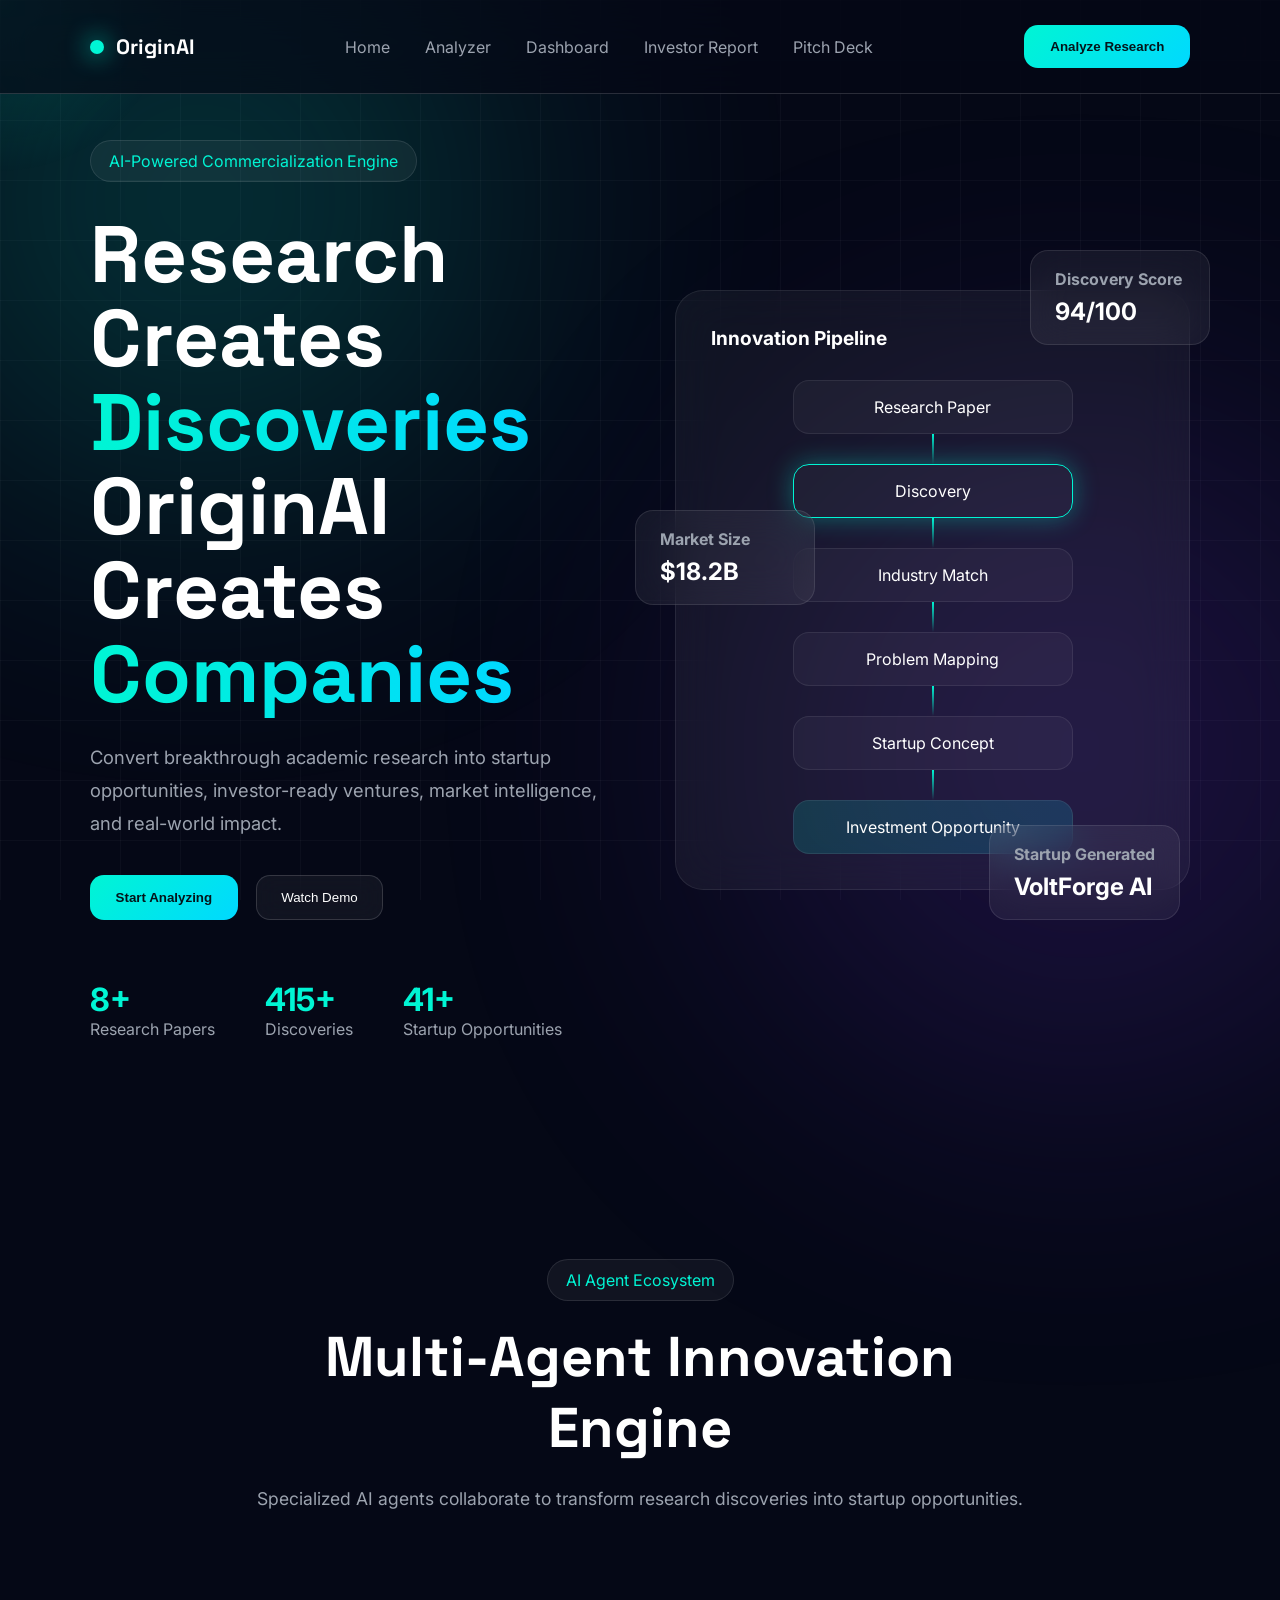
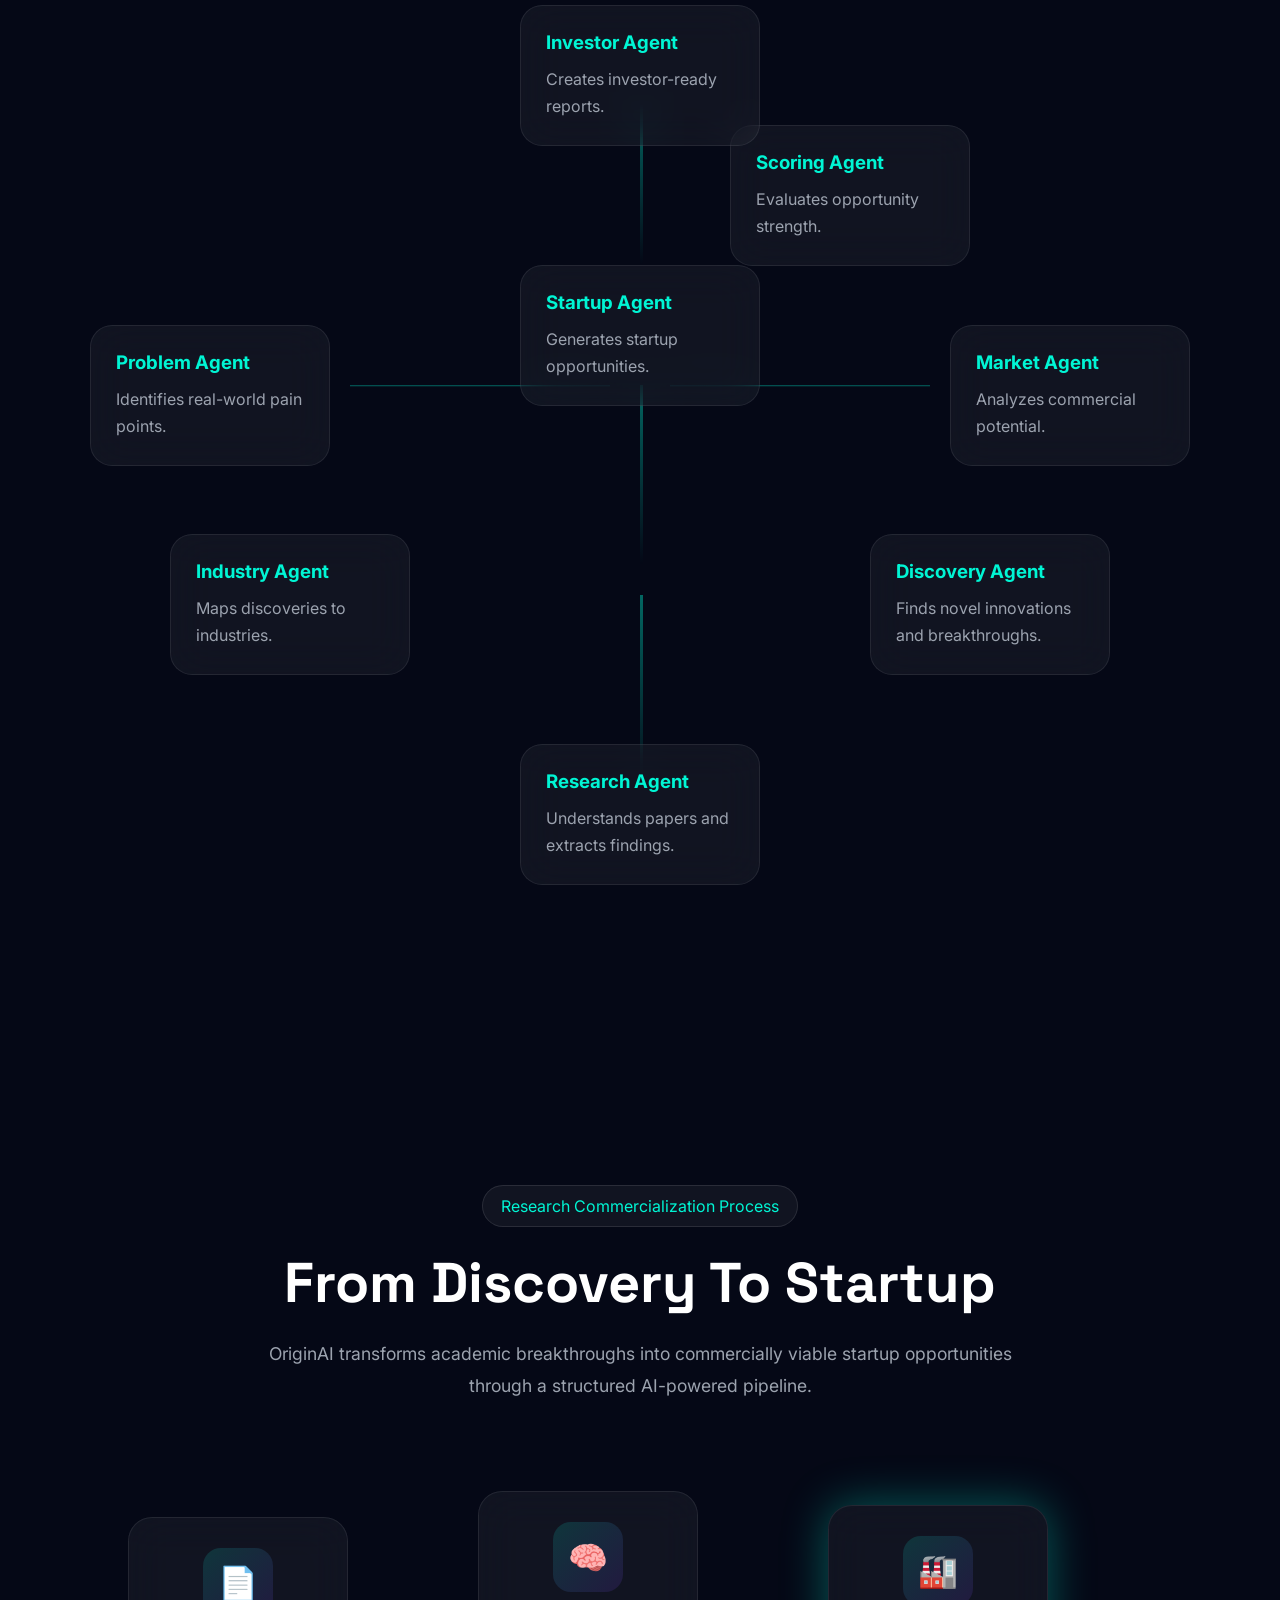
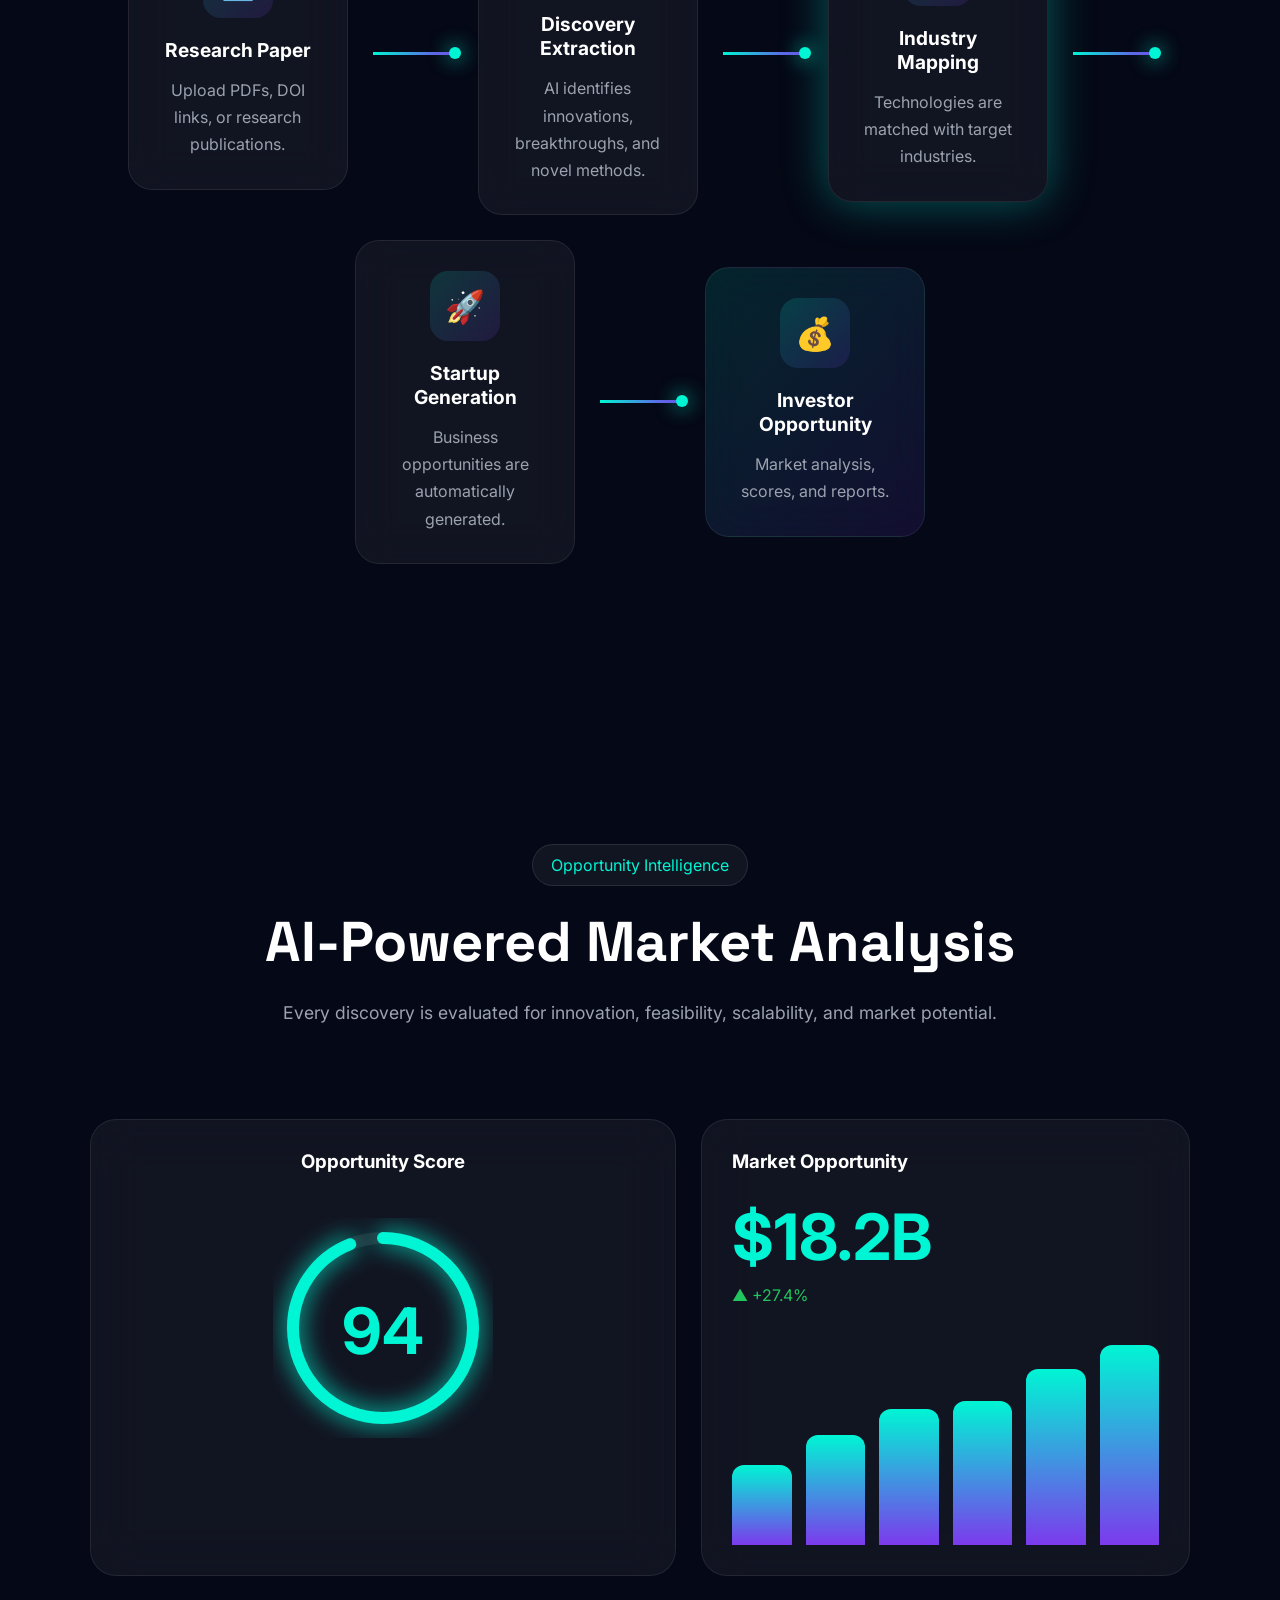
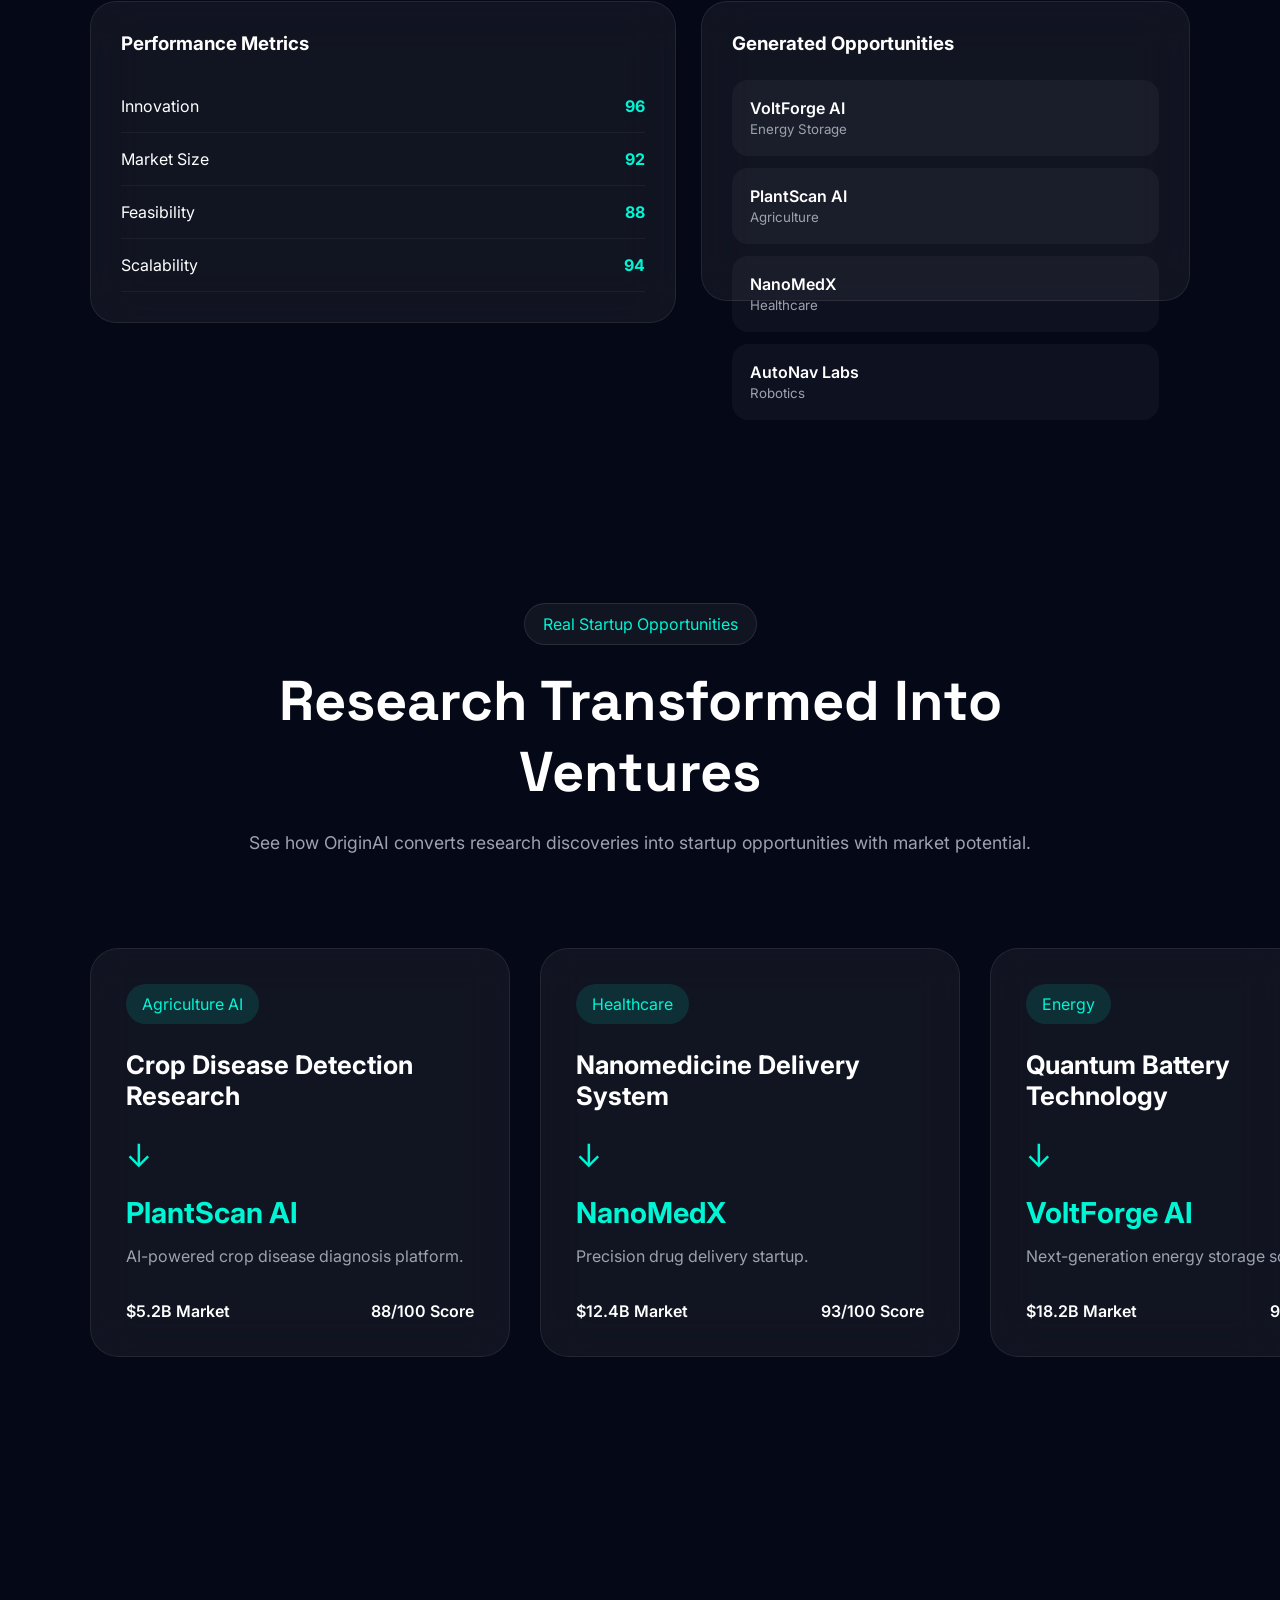
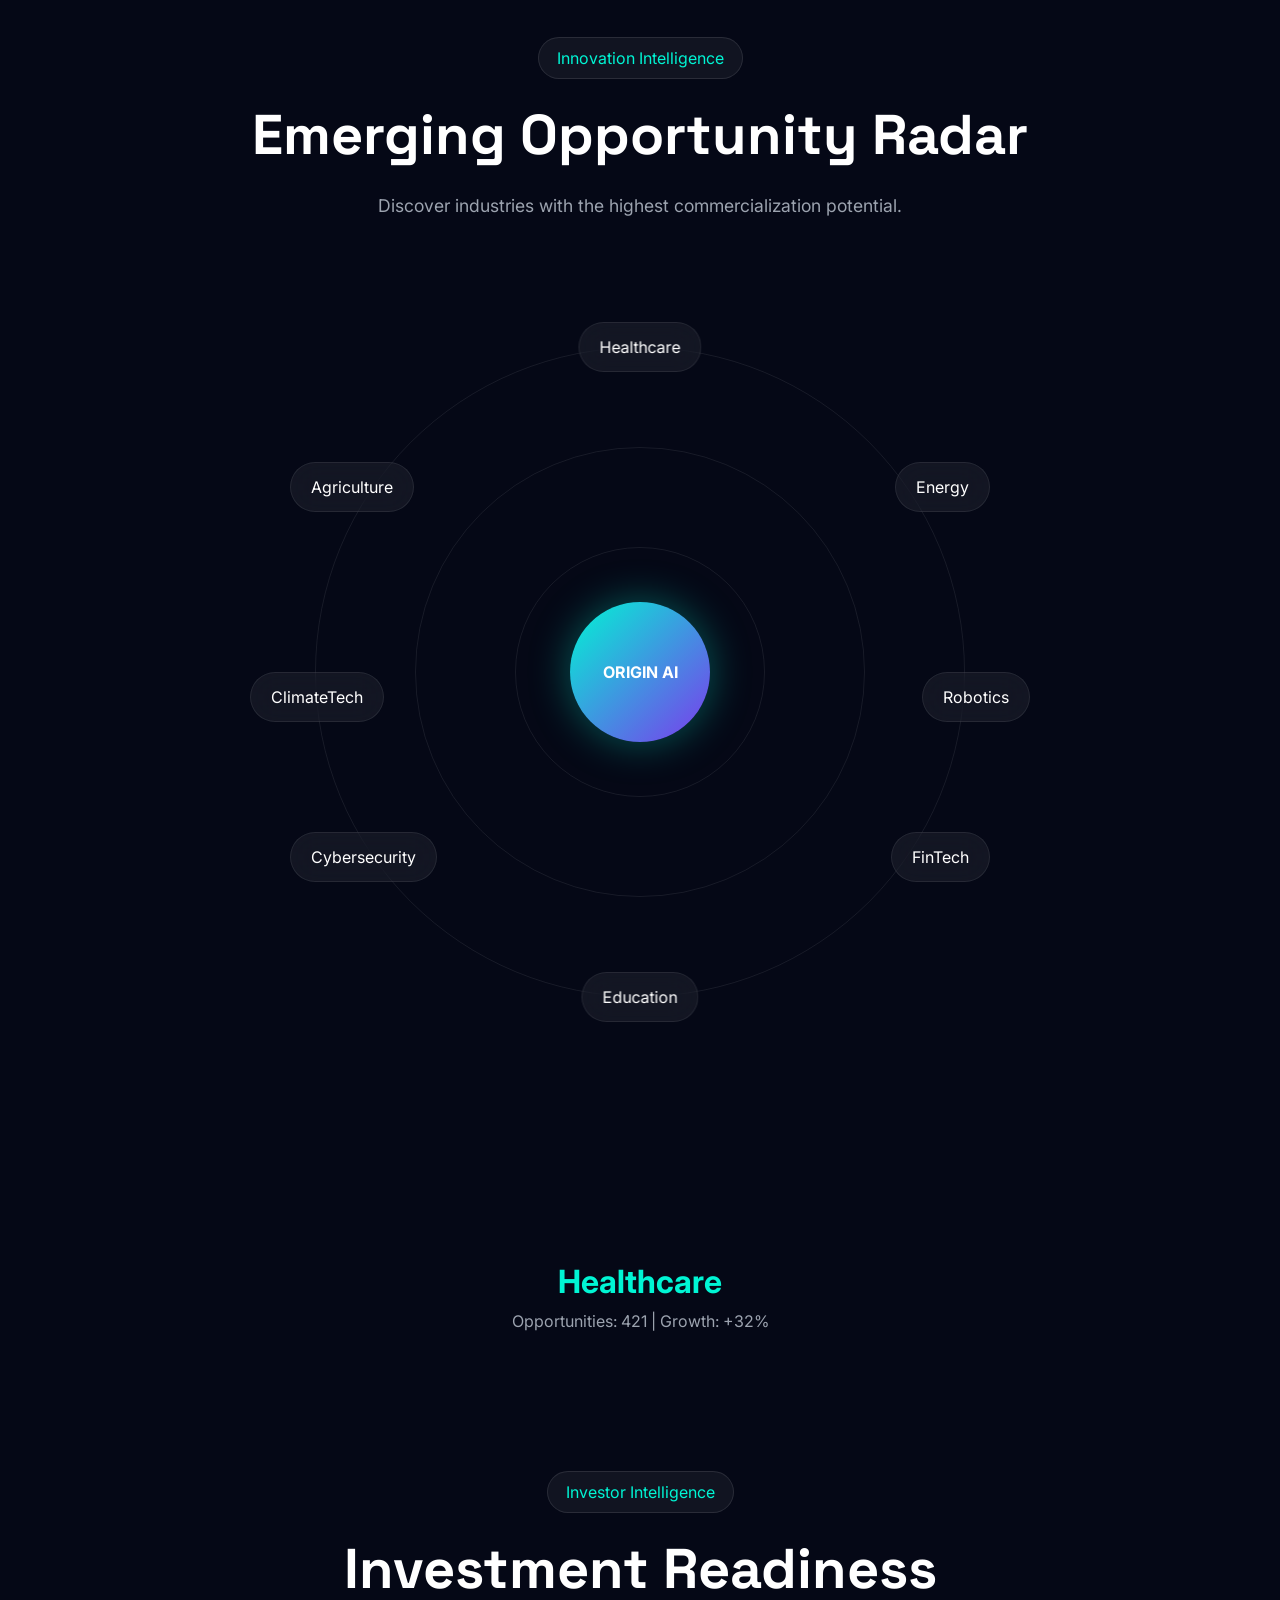
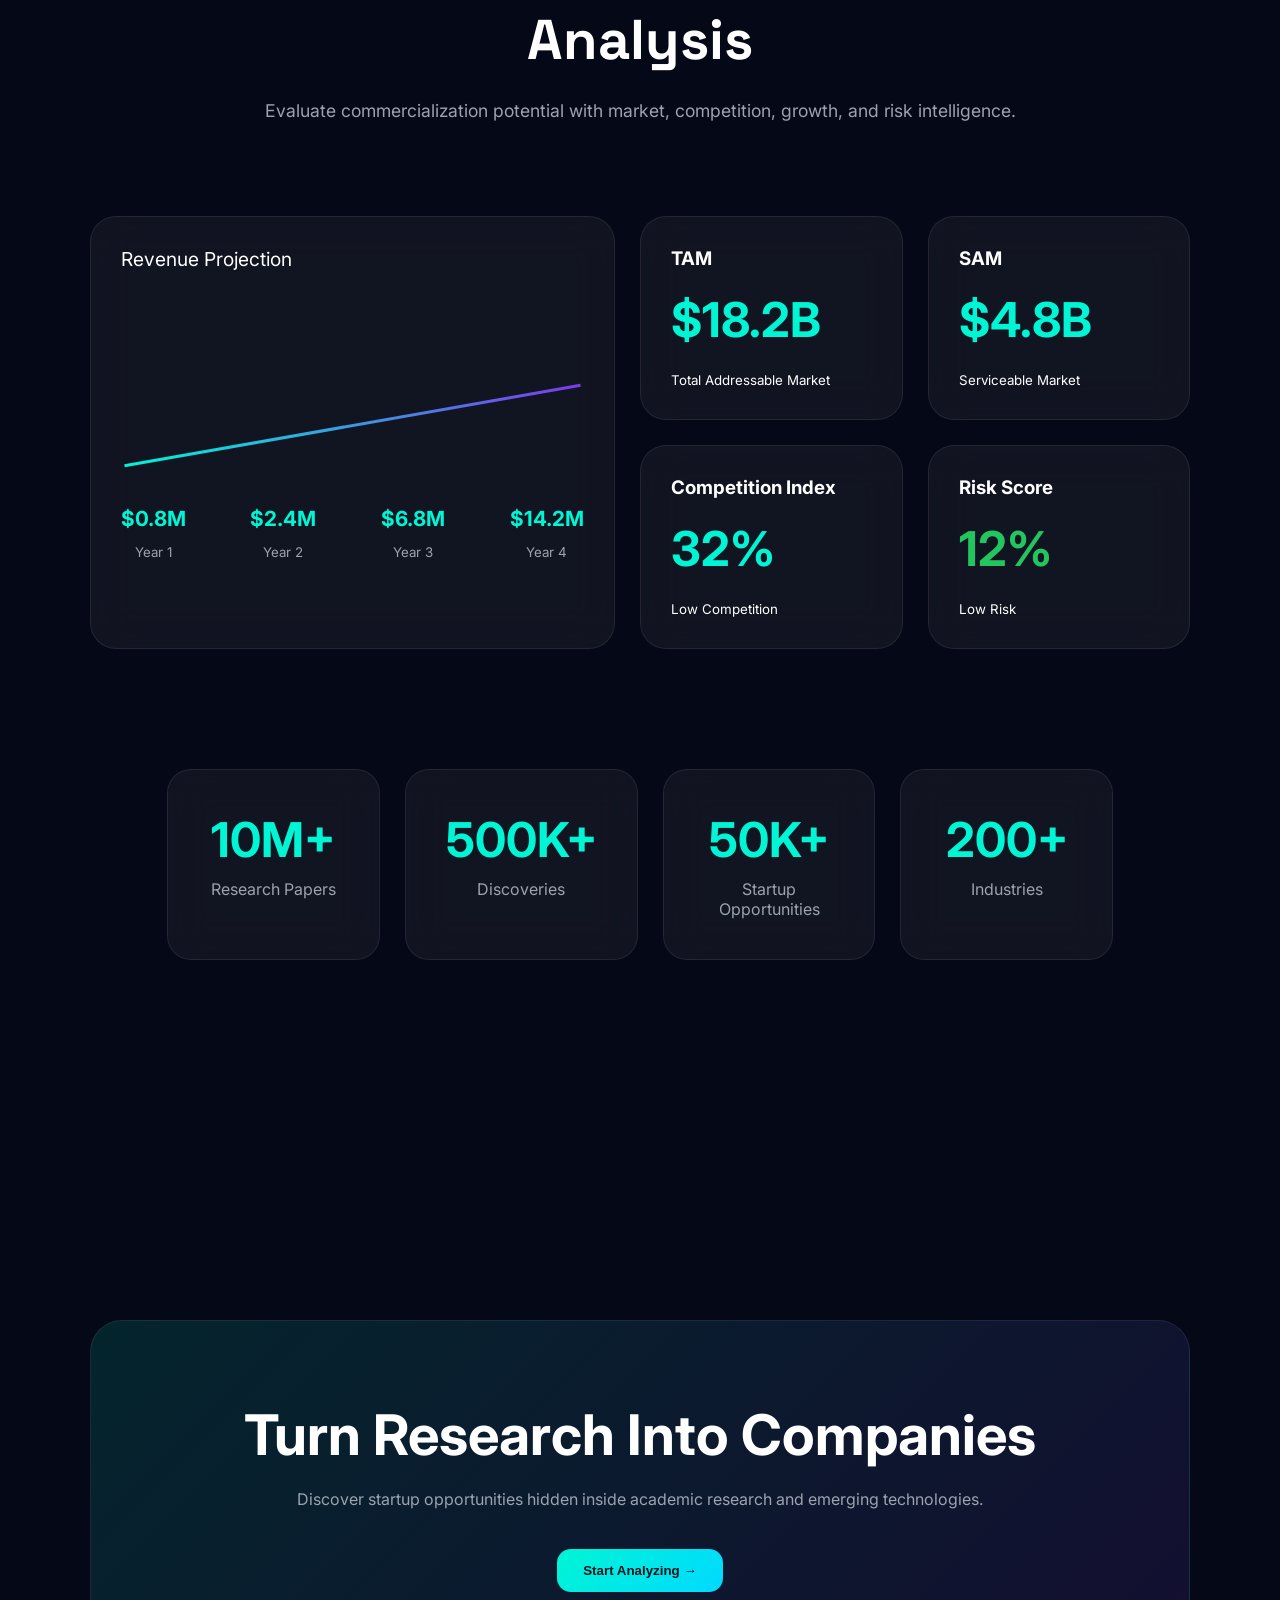
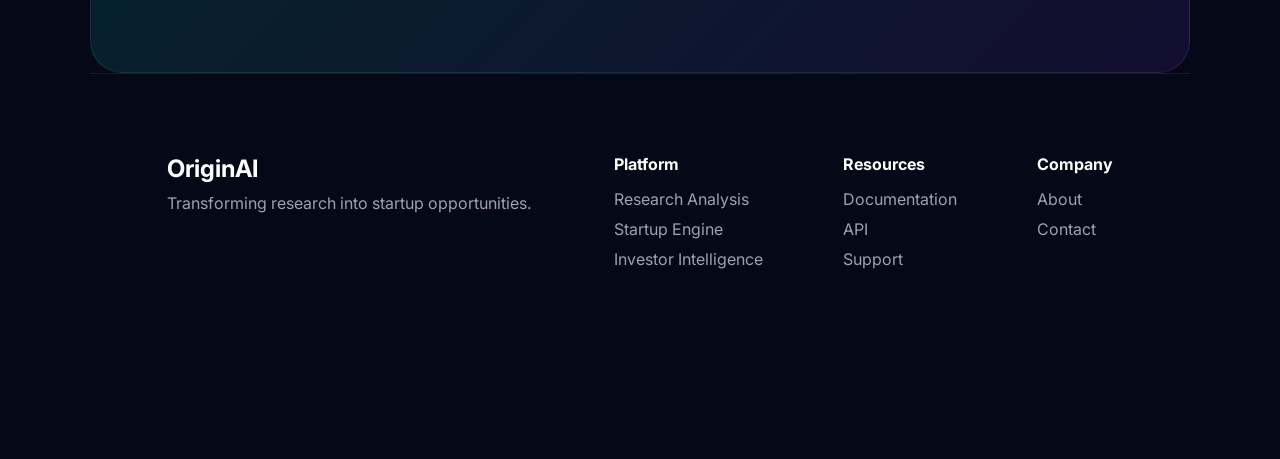
==== templates/index.html @ b728fcf0 "Add OriginAI application source code" ====
<!DOCTYPE html>
<html lang="en">

<head>
    <meta charset="UTF-8">
    <meta name="viewport" content="width=device-width, initial-scale=1.0">
    <title>OriginAI | Transform Research Into Startup Opportunities</title>

    <!-- Google Fonts -->
    <link href="https://fonts.googleapis.com/css2?family=Space+Grotesk:wght@300;400;500;600;700&family=Inter:wght@300;400;500;600&display=swap" rel="stylesheet">

    <!-- AOS -->
    <link href="https://unpkg.com/aos@2.3.4/dist/aos.css" rel="stylesheet">

    <!-- Main CSS -->
    <link rel="stylesheet" href="/static/css/style.css">
</head>

<body>

    <!-- Mouse Spotlight -->
    <div class="cursor-glow"></div>

    <!-- Animated Background -->
    <div class="bg-grid"></div>
    <div class="aurora aurora-1"></div>
    <div class="aurora aurora-2"></div>

    <!-- Navbar -->
    <nav class="navbar">
        <div class="logo">
            <span class="logo-circle"></span>
            OriginAI
        </div>

        <ul class="nav-links">
            <li><a href="/">Home</a></li>
            <li><a href="/analyzer">Analyzer</a></li>
            <li><a href="/dashboard">Dashboard</a></li>
            <li><a href="/investor-report">Investor Report</a></li>
            <li><a href="/pitchdeck">Pitch Deck</a></li>
        </ul>

        <div class="nav-buttons">
            <button class="btn-primary"
                onclick="window.location.href='/analyzer'">
                Analyze Research
            </button>
        </div>
    </nav>

    <!-- Hero -->
    <section class="hero">

        <div class="hero-left">

            <div class="hero-badge">
                AI-Powered Commercialization Engine
            </div>

            <h1>
                Research Creates
                <span>Discoveries</span>
                <br>
                OriginAI Creates
                <span>Companies</span>
            </h1>

            <p>
                Convert breakthrough academic research into startup opportunities,
                investor-ready ventures, market intelligence, and real-world impact.
            </p>

            <div class="hero-buttons">

                <button class="btn-primary hero-btn" onclick="window.location.href='/analyzer'">
                    Start Analyzing
                </button>

                <button class="btn-glass hero-btn" onclick="window.location.href='/dashboard'">
                    Watch Demo
                </button>

            </div>

            <div class="hero-metrics">

                <div class="metric">
                    <h3>10M+</h3>
                    <span>Research Papers</span>
                </div>

                <div class="metric">
                    <h3>500K+</h3>
                    <span>Discoveries</span>
                </div>

                <div class="metric">
                    <h3>50K+</h3>
                    <span>Startup Opportunities</span>
                </div>

            </div>

        </div>

        <div class="hero-right">

            <div class="pipeline-card">

                <div class="pipeline-title">
                    Innovation Pipeline
                </div>

                <div class="pipeline">

                    <div class="pipeline-step active">
                        Research Paper
                    </div>

                    <div class="line"></div>

                    <div class="pipeline-step">
                        Discovery
                    </div>

                    <div class="line"></div>

                    <div class="pipeline-step">
                        Industry Match
                    </div>

                    <div class="line"></div>

                    <div class="pipeline-step">
                        Problem Mapping
                    </div>

                    <div class="line"></div>

                    <div class="pipeline-step">
                        Startup Concept
                    </div>

                    <div class="line"></div>

                    <div class="pipeline-step final">
                        Investment Opportunity
                    </div>

                </div>

            </div>

            <div class="floating-card card-1">
                <h4>Discovery Score</h4>
                <h2>94/100</h2>
            </div>

            <div class="floating-card card-2">
                <h4>Market Size</h4>
                <h2>$18.2B</h2>
            </div>

            <div class="floating-card card-3">
                <h4>Startup Generated</h4>
                <h2>VoltForge AI</h2>
            </div>

        </div>

    </section>
    <!-- ===================================== -->
<!-- AI AGENT NETWORK -->
<!-- ===================================== -->

<section class="agent-network-section">

    <div class="section-header">

        <span class="section-tag">
            AI Agent Ecosystem
        </span>

        <h2>
            Multi-Agent Innovation Engine
        </h2>

        <p>
            Specialized AI agents collaborate to transform
            research discoveries into startup opportunities.
        </p>

    </div>

    <div class="agent-network">

        <div class="connection connection-1"></div>
        <div class="connection connection-2"></div>
        <div class="connection connection-3"></div>
        <div class="connection connection-4"></div>
        <div class="connection connection-5"></div>

        <div class="agent-card research">
            <h3>Research Agent</h3>
            <p>
                Understands papers and extracts findings.
            </p>
        </div>

        <div class="agent-card discovery">
            <h3>Discovery Agent</h3>
            <p>
                Finds novel innovations and breakthroughs.
            </p>
        </div>

        <div class="agent-card industry">
            <h3>Industry Agent</h3>
            <p>
                Maps discoveries to industries.
            </p>
        </div>

        <div class="agent-card problem">
            <h3>Problem Agent</h3>
            <p>
                Identifies real-world pain points.
            </p>
        </div>

        <div class="agent-card startup">
            <h3>Startup Agent</h3>
            <p>
                Generates startup opportunities.
            </p>
        </div>

        <div class="agent-card market">
            <h3>Market Agent</h3>
            <p>
                Analyzes commercial potential.
            </p>
        </div>

        <div class="agent-card scoring">
            <h3>Scoring Agent</h3>
            <p>
                Evaluates opportunity strength.
            </p>
        </div>

        <div class="agent-card investor">
            <h3>Investor Agent</h3>
            <p>
                Creates investor-ready reports.
            </p>
        </div>

    </div>

</section>
<!-- ===================================== -->
<!-- RESEARCH TO STARTUP PIPELINE -->
<!-- ===================================== -->

<section class="pipeline-section">

    <div class="section-header">

        <span class="section-tag">
            Research Commercialization Process
        </span>

        <h2>
            From Discovery To Startup
        </h2>

        <p>
            OriginAI transforms academic breakthroughs into
            commercially viable startup opportunities through
            a structured AI-powered pipeline.
        </p>

    </div>

    <div class="innovation-pipeline">

        <div class="pipeline-stage">

            <div class="stage-icon">📄</div>

            <h3>Research Paper</h3>

            <p>
                Upload PDFs, DOI links,
                or research publications.
            </p>

        </div>

        <div class="pipeline-arrow"></div>

        <div class="pipeline-stage">

            <div class="stage-icon">🧠</div>

            <h3>Discovery Extraction</h3>

            <p>
                AI identifies innovations,
                breakthroughs, and novel methods.
            </p>

        </div>

        <div class="pipeline-arrow"></div>

        <div class="pipeline-stage">

            <div class="stage-icon">🏭</div>

            <h3>Industry Mapping</h3>

            <p>
                Technologies are matched
                with target industries.
            </p>

        </div>

        <div class="pipeline-arrow"></div>

        <div class="pipeline-stage">

            <div class="stage-icon">🚀</div>

            <h3>Startup Generation</h3>

            <p>
                Business opportunities
                are automatically generated.
            </p>

        </div>

        <div class="pipeline-arrow"></div>

        <div class="pipeline-stage final-stage">

            <div class="stage-icon">💰</div>

            <h3>Investor Opportunity</h3>

            <p>
                Market analysis,
                scores, and reports.
            </p>

        </div>

    </div>

</section>
<!-- ===================================== -->
<!-- OPPORTUNITY INTELLIGENCE DASHBOARD -->
<!-- ===================================== -->

<section class="dashboard-preview">

    <div class="section-header">

        <span class="section-tag">
            Opportunity Intelligence
        </span>

        <h2>
            AI-Powered Market Analysis
        </h2>

        <p>
            Every discovery is evaluated for innovation,
            feasibility, scalability, and market potential.
        </p>

    </div>

    <div class="dashboard-grid">

        <!-- SCORE CARD -->

        <div class="dashboard-card score-card">

            <h3>Opportunity Score</h3>

            <div class="score-ring">

                <svg width="220" height="220">

                    <circle
                        cx="110"
                        cy="110"
                        r="90"
                        class="ring-bg">
                    </circle>

                    <circle
                        cx="110"
                        cy="110"
                        r="90"
                        class="ring-progress">
                    </circle>

                </svg>

                <div class="score-value">
                    94
                </div>

            </div>

        </div>

        <!-- MARKET -->

        <div class="dashboard-card market-card">

            <h3>Market Opportunity</h3>

            <div class="market-value">
                $18.2B
            </div>

            <span class="market-growth">
                ▲ +27.4%
            </span>

            <div class="market-chart">

                <div class="bar h1"></div>
                <div class="bar h2"></div>
                <div class="bar h3"></div>
                <div class="bar h4"></div>
                <div class="bar h5"></div>
                <div class="bar h6"></div>

            </div>

        </div>

        <!-- METRICS -->

        <div class="dashboard-card metrics-card">

            <h3>Performance Metrics</h3>

            <div class="metric-row">
                <span>Innovation</span>
                <span>96</span>
            </div>

            <div class="metric-row">
                <span>Market Size</span>
                <span>92</span>
            </div>

            <div class="metric-row">
                <span>Feasibility</span>
                <span>88</span>
            </div>

            <div class="metric-row">
                <span>Scalability</span>
                <span>94</span>
            </div>

        </div>

        <!-- STARTUP FEED -->

        <div class="dashboard-card startup-feed">

            <h3>Generated Opportunities</h3>

            <div class="startup-item">
                <span>VoltForge AI</span>
                <small>Energy Storage</small>
            </div>

            <div class="startup-item">
                <span>PlantScan AI</span>
                <small>Agriculture</small>
            </div>

            <div class="startup-item">
                <span>NanoMedX</span>
                <small>Healthcare</small>
            </div>

            <div class="startup-item">
                <span>AutoNav Labs</span>
                <small>Robotics</small>
            </div>

        </div>

    </div>

</section>

    <!-- Next sections here -->
    <!-- Stats -->
    <!-- AI Agent Network -->
    <!-- Dashboard -->
    <!-- Footer -->
     <!-- ===================================== -->
<!-- DISCOVERY SHOWCASE -->
<!-- ===================================== -->

<section class="discovery-showcase">

    <div class="section-header">

        <span class="section-tag">
            Real Startup Opportunities
        </span>

        <h2>
            Research Transformed Into Ventures
        </h2>

        <p>
            See how OriginAI converts research discoveries into
            startup opportunities with market potential.
        </p>

    </div>

    <div class="showcase-track">

        <div class="showcase-card">

            <div class="research-tag">
                Agriculture AI
            </div>

            <h3>Crop Disease Detection Research</h3>

            <div class="showcase-arrow">
                ↓
            </div>

            <h4>PlantScan AI</h4>

            <p>
                AI-powered crop disease diagnosis platform.
            </p>

            <div class="showcase-footer">

                <span>$5.2B Market</span>
                <span>88/100 Score</span>

            </div>

        </div>

        <div class="showcase-card">

            <div class="research-tag">
                Healthcare
            </div>

            <h3>Nanomedicine Delivery System</h3>

            <div class="showcase-arrow">
                ↓
            </div>

            <h4>NanoMedX</h4>

            <p>
                Precision drug delivery startup.
            </p>

            <div class="showcase-footer">

                <span>$12.4B Market</span>
                <span>93/100 Score</span>

            </div>

        </div>

        <div class="showcase-card">

            <div class="research-tag">
                Energy
            </div>

            <h3>Quantum Battery Technology</h3>

            <div class="showcase-arrow">
                ↓
            </div>

            <h4>VoltForge AI</h4>

            <p>
                Next-generation energy storage solutions.
            </p>

            <div class="showcase-footer">

                <span>$18.2B Market</span>
                <span>94/100 Score</span>

            </div>

        </div>

        <div class="showcase-card">

            <div class="research-tag">
                Robotics
            </div>

            <h3>Autonomous Navigation Research</h3>

            <div class="showcase-arrow">
                ↓
            </div>

            <h4>AutoNav Labs</h4>

            <p>
                Autonomous mobility intelligence platform.
            </p>

            <div class="showcase-footer">

                <span>$21B Market</span>
                <span>91/100 Score</span>

            </div>

        </div>

    </div>

</section>
<!-- ===================================== -->
<!-- INNOVATION RADAR -->
<!-- ===================================== -->

<section class="radar-section">

    <div class="section-header">

        <span class="section-tag">
            Innovation Intelligence
        </span>

        <h2>
            Emerging Opportunity Radar
        </h2>

        <p>
            Discover industries with the highest commercialization potential.
        </p>

    </div>

    <div class="radar-container">

        <div class="radar-circle circle-1"></div>
        <div class="radar-circle circle-2"></div>
        <div class="radar-circle circle-3"></div>

        <div class="radar-center">
            ORIGIN AI
        </div>

        <div class="radar-node healthcare">
            Healthcare
        </div>

        <div class="radar-node energy">
            Energy
        </div>

        <div class="radar-node agriculture">
            Agriculture
        </div>

        <div class="radar-node robotics">
            Robotics
        </div>

        <div class="radar-node fintech">
            FinTech
        </div>

        <div class="radar-node climate">
            ClimateTech
        </div>

        <div class="radar-node cyber">
            Cybersecurity
        </div>

        <div class="radar-node education">
            Education
        </div>

    </div>

</section>

<div class="radar-info">

    <h3 id="industryName">
        Healthcare
    </h3>

    <p id="industryStats">
        Opportunities: 421 | Growth: +32%
    </p>

</div>
<!-- ===================================== -->
<!-- INVESTOR INTELLIGENCE -->
<!-- ===================================== -->

<section class="investor-section">

    <div class="section-header">

        <span class="section-tag">
            Investor Intelligence
        </span>

        <h2>
            Investment Readiness Analysis
        </h2>

        <p>
            Evaluate commercialization potential with market,
            competition, growth, and risk intelligence.
        </p>

    </div>

    <div class="investor-grid">

        <!-- LEFT -->

        <div class="investor-card large-card">

            <div class="card-header">
                Revenue Projection
            </div>

            <div class="revenue-chart">

                <div class="rev-line"></div>

                <div class="year">
                    <span>$0.8M</span>
                    <small>Year 1</small>
                </div>

                <div class="year">
                    <span>$2.4M</span>
                    <small>Year 2</small>
                </div>

                <div class="year">
                    <span>$6.8M</span>
                    <small>Year 3</small>
                </div>

                <div class="year">
                    <span>$14.2M</span>
                    <small>Year 4</small>
                </div>

            </div>

        </div>

        <!-- RIGHT -->

        <div class="investor-card">

            <h3>TAM</h3>

            <div class="big-number">
                $18.2B
            </div>

            <small>Total Addressable Market</small>

        </div>

        <div class="investor-card">

            <h3>SAM</h3>

            <div class="big-number">
                $4.8B
            </div>

            <small>Serviceable Market</small>

        </div>

        <div class="investor-card">

            <h3>Competition Index</h3>

            <div class="big-number">
                32%
            </div>

            <small>Low Competition</small>

        </div>

        <div class="investor-card">

            <h3>Risk Score</h3>

            <div class="big-number risk">
                12%
            </div>

            <small>Low Risk</small>

        </div>

    </div>
<section class="stats-section">

    <div class="stat-card">
        <h2>10M+</h2>
        <p>Research Papers</p>
    </div>

    <div class="stat-card">
        <h2>500K+</h2>
        <p>Discoveries</p>
    </div>

    <div class="stat-card">
        <h2>50K+</h2>
        <p>Startup Opportunities</p>
    </div>

    <div class="stat-card">
        <h2>200+</h2>
        <p>Industries</p>
    </div>

</section>
</section>
<section class="cta-section">

    <div class="cta-card">

        <h2>
            Turn Research Into Companies
        </h2>

        <p>
            Discover startup opportunities hidden inside
            academic research and emerging technologies.
        </p>

        <button class="btn-primary">
            Start Analyzing →
        </button>

    </div>
<footer class="footer">

    <div class="footer-brand">

        <h2>OriginAI</h2>

        <p>
            Transforming research into startup opportunities.
        </p>

    </div>

    <div class="footer-links">

        <div>
            <h4>Platform</h4>
            <a href="/analyzer">Research Analysis</a>
            <a href="/dashboard">Startup Engine</a>
            <a href="/investor-report">Investor Intelligence</a>
        </div>

        <div>
            <h4>Resources</h4>
            <a href="/investor-report">Documentation</a>
            <a href="/investor-report">API</a>
            <a href="/investor-report">Support</a>
        </div>

        <div>
            <h4>Company</h4>
            <a href="/">About</a>
            <a href="/">Contact</a>
    </div>

</footer>
</section>
    <script src="https://unpkg.com/aos@2.3.4/dist/aos.js"></script>

    <script>
        AOS.init({
            duration: 1000,
            once: true
        });
    </script>

    <script src="/static/js/main.js"></script>

</body>
</html>
---- static/css/style.css ----
/* =========================
   ORIGIN AI DESIGN SYSTEM
========================= */

:root {

    --bg: #050816;
    --surface: rgba(255,255,255,0.05);
    --surface-hover: rgba(255,255,255,0.08);

    --primary: #00F5D4;
    --secondary: #7C3AED;
    --accent: #00D9FF;

    --white: #ffffff;
    --muted: #9CA3AF;

    --border: rgba(255,255,255,0.12);

    --shadow-primary:
        0 0 30px rgba(0,245,212,0.3);

    --shadow-secondary:
        0 0 40px rgba(124,58,237,0.3);

    --radius: 22px;
}

/* =========================
   RESET
========================= */

*{
    margin:0;
    padding:0;
    box-sizing:border-box;
}

html{
    scroll-behavior:smooth;
}

body{
    background:var(--bg);
    color:var(--white);
    font-family:'Inter',sans-serif;
    overflow-x:hidden;
    position:relative;
}

/* =========================
   SCROLLBAR
========================= */

::-webkit-scrollbar{
    width:10px;
}

::-webkit-scrollbar-track{
    background:#070b1d;
}

::-webkit-scrollbar-thumb{
    background:linear-gradient(
        var(--primary),
        var(--secondary)
    );
    border-radius:50px;
}

/* =========================
   BACKGROUND GRID
========================= */

.bg-grid{
    position:fixed;
    inset:0;

    background-image:
    linear-gradient(
        rgba(255,255,255,0.03) 1px,
        transparent 1px
    ),
    linear-gradient(
        90deg,
        rgba(255,255,255,0.03) 1px,
        transparent 1px
    );

    background-size:60px 60px;

    z-index:-5;
}

/* =========================
   AURORA
========================= */

.aurora{
    position:fixed;
    border-radius:50%;
    filter:blur(140px);
    opacity:.18;
    z-index:-4;
}

.aurora-1{
    width:600px;
    height:600px;

    background:var(--primary);

    top:-100px;
    left:-100px;

    animation:floatAurora 18s infinite ease-in-out;
}

.aurora-2{
    width:700px;
    height:700px;

    background:var(--secondary);

    bottom:-200px;
    right:-150px;

    animation:floatAurora2 20s infinite ease-in-out;
}

@keyframes floatAurora{

    0%{
        transform:translate(0,0);
    }

    50%{
        transform:translate(100px,80px);
    }

    100%{
        transform:translate(0,0);
    }
}

@keyframes floatAurora2{

    0%{
        transform:translate(0,0);
    }

    50%{
        transform:translate(-120px,-100px);
    }

    100%{
        transform:translate(0,0);
    }
}

/* =========================
   CURSOR GLOW
========================= */

.cursor-glow{

    width:350px;
    height:350px;

    border-radius:50%;

    position:fixed;

    pointer-events:none;

    background:
    radial-gradient(
        circle,
        rgba(0,245,212,0.15),
        transparent 70%
    );

    transform:
        translate(-50%,-50%);

    z-index:-2;
}

/* =========================
   NAVBAR
========================= */

.navbar{

    width:100%;

    padding:
    25px
    7%;

    display:flex;

    justify-content:space-between;
    align-items:center;

    position:fixed;

    top:0;

    backdrop-filter:blur(20px);

    background:
    rgba(5,8,22,.65);

    border-bottom:
    1px solid var(--border);

    z-index:999;
}

.logo{

    display:flex;
    align-items:center;
    gap:12px;

    font-size:1.3rem;
    font-weight:700;

    font-family:
    'Space Grotesk',
    sans-serif;
}

.logo-circle{

    width:14px;
    height:14px;

    border-radius:50%;

    background:var(--primary);

    box-shadow:
    0 0 25px var(--primary);
}

.nav-links{

    list-style:none;

    display:flex;
    gap:35px;
}

.nav-links a{

    text-decoration:none;
    color:var(--muted);

    transition:.3s;
}

.nav-links a:hover{

    color:var(--white);
}

.nav-buttons{

    display:flex;
    gap:15px;
}

/* =========================
   BUTTONS
========================= */

.btn-primary{

    border:none;

    color:#04141a;

    background:
    linear-gradient(
        135deg,
        var(--primary),
        var(--accent)
    );

    padding:
    14px
    26px;

    border-radius:14px;

    font-weight:700;

    cursor:pointer;

    transition:.35s;
}

.btn-primary:hover{

    transform:
    translateY(-3px);

    box-shadow:
    0 0 40px rgba(0,245,212,.45);
}

.btn-secondary{

    background:transparent;

    border:
    1px solid var(--border);

    color:var(--white);

    padding:
    14px
    26px;

    border-radius:14px;

    cursor:pointer;
}

.btn-glass{

    border:
    1px solid rgba(255,255,255,.15);

    background:
    rgba(255,255,255,.05);

    backdrop-filter:blur(12px);

    color:white;

    border-radius:14px;

    padding:
    14px
    24px;

    cursor:pointer;
}

/* =========================
   HERO
========================= */

.hero{

    min-height:100vh;

    padding:
    140px
    7%
    80px;

    display:flex;

    justify-content:space-between;
    align-items:center;

    gap:70px;
}

.hero-left{

    flex:1;
}

.hero-badge{

    display:inline-flex;

    padding:
    10px
    18px;

    border-radius:999px;

    border:
    1px solid rgba(255,255,255,.1);

    background:
    rgba(255,255,255,.05);

    margin-bottom:30px;

    color:var(--primary);
}

.hero h1{

    font-family:
    'Space Grotesk',
    sans-serif;

    font-size:5rem;

    line-height:1.05;

    margin-bottom:25px;
}

.hero h1 span{

    background:
    linear-gradient(
        90deg,
        var(--primary),
        var(--accent)
    );

    -webkit-background-clip:text;

    -webkit-text-fill-color:
    transparent;
}

.hero p{

    font-size:1.15rem;

    max-width:650px;

    color:var(--muted);

    line-height:1.8;
}

.hero-buttons{

    display:flex;
    gap:18px;

    margin-top:35px;
}

.hero-metrics{

    display:flex;
    gap:50px;

    margin-top:60px;
}

.metric h3{

    font-size:2rem;

    color:var(--primary);
}

.metric span{

    color:var(--muted);
}

/* =========================
   RIGHT SIDE
========================= */

.hero-right{

    flex:1;

    position:relative;
}

.pipeline-card{

    background:
    rgba(255,255,255,.05);

    backdrop-filter:
    blur(24px);

    border:
    1px solid rgba(255,255,255,.08);

    border-radius:28px;

    padding:35px;

    min-height:520px;
}

.pipeline-title{

    font-size:1.2rem;
    font-weight:700;

    margin-bottom:30px;
}

.pipeline{

    display:flex;
    flex-direction:column;
    align-items:center;
}

.pipeline-step{

    width:280px;

    padding:16px;

    border-radius:16px;

    text-align:center;

    background:
    rgba(255,255,255,.04);

    border:
    1px solid rgba(255,255,255,.08);

    transition:.3s;
}

.pipeline-step.active{

    border:
    1px solid var(--primary);

    box-shadow:
    0 0 25px rgba(0,245,212,.35);
}

.pipeline-step.final{

    background:
    linear-gradient(
        135deg,
        rgba(0,245,212,.15),
        rgba(0,217,255,.15)
    );
}

.line{

    width:2px;
    height:30px;

    background:
    linear-gradient(
        var(--primary),
        transparent
    );
}

/* =========================
   FLOATING CARDS
========================= */

.floating-card{

    position:absolute;

    padding:18px 24px;

    background:
    rgba(255,255,255,.06);

    backdrop-filter:blur(20px);

    border:
    1px solid rgba(255,255,255,.1);

    border-radius:18px;

    min-width:180px;
}

.floating-card h4{

    color:var(--muted);

    margin-bottom:8px;
}

.card-1{

    top:-40px;
    right:-20px;

    animation:floatCard 5s infinite;
}

.card-2{

    left:-40px;
    top:220px;

    animation:floatCard 6s infinite;
}

.card-3{

    right:10px;
    bottom:-30px;

    animation:floatCard 4.5s infinite;
}

@keyframes floatCard{

    0%{
        transform:translateY(0);
    }

    50%{
        transform:translateY(-12px);
    }

    100%{
        transform:translateY(0);
    }
}
/* =======================================
   AGENT NETWORK SECTION
======================================= */

.agent-network-section{

    padding:140px 7%;

    position:relative;
}

.section-header{

    text-align:center;

    max-width:800px;

    margin:auto auto 90px;
}

.section-tag{

    display:inline-block;

    padding:10px 18px;

    border-radius:999px;

    background:
    rgba(255,255,255,.05);

    border:
    1px solid rgba(255,255,255,.1);

    color:var(--primary);

    margin-bottom:20px;
}

.section-header h2{

    font-size:3.5rem;

    font-family:
    'Space Grotesk',
    sans-serif;

    margin-bottom:20px;
}

.section-header p{

    color:var(--muted);

    font-size:1.1rem;

    line-height:1.8;
}

/* =======================================
   NETWORK LAYOUT
======================================= */

.agent-network{

    position:relative;

    height:900px;

    max-width:1200px;

    margin:auto;
}

/* =======================================
   AGENT CARDS
======================================= */

.agent-card{

    position:absolute;

    width:240px;

    padding:25px;

    border-radius:22px;

    background:
    rgba(255,255,255,.05);

    backdrop-filter:
    blur(20px);

    border:
    1px solid rgba(255,255,255,.08);

    transition:.4s ease;

    cursor:pointer;
}

.agent-card:hover{

    transform:
    translateY(-10px)
    scale(1.04);

    box-shadow:
    0 0 35px rgba(0,245,212,.25);
}

.agent-card h3{

    margin-bottom:12px;

    color:var(--primary);
}

.agent-card p{

    color:var(--muted);

    line-height:1.7;
}

/* =======================================
   POSITIONS
======================================= */

.research{
    bottom:20px;
    left:50%;
    transform:translateX(-50%);
}

.discovery{
    bottom:230px;
    right:80px;
}

.industry{
    bottom:230px;
    left:80px;
}

.problem{
    top:320px;
    left:0;
}

.market{
    top:320px;
    right:0;
}

.startup{
    top:260px;
    left:50%;
    transform:translateX(-50%);
}

.scoring{
    top:120px;
    right:220px;
}

.investor{
    top:0;
    left:50%;
    transform:translateX(-50%);
}

/* =======================================
   CONNECTION LINES
======================================= */

.connection{

    position:absolute;

    background:
    linear-gradient(
        var(--primary),
        transparent
    );

    opacity:.4;
}

.connection-1{

    width:3px;
    height:200px;

    left:50%;
    bottom:110px;
}

.connection-2{

    width:3px;
    height:160px;

    left:50%;
    top:100px;
}

.connection-3{

    width:260px;
    height:2px;

    left:260px;
    top:380px;
}

.connection-4{

    width:260px;
    height:2px;

    right:260px;
    top:380px;
}

.connection-5{

    width:3px;
    height:180px;

    left:50%;
    top:380px;
}

/* =======================================
   GLOW ANIMATION
======================================= */

.agent-card::before{

    content:"";

    position:absolute;

    inset:-1px;

    border-radius:inherit;

    padding:1px;

    background:
    linear-gradient(
        135deg,
        rgba(0,245,212,.6),
        rgba(124,58,237,.4)
    );

    -webkit-mask:
    linear-gradient(#fff 0 0)
    content-box,
    linear-gradient(#fff 0 0);

    -webkit-mask-composite:xor;

    opacity:0;

    transition:.4s;
}

.agent-card:hover::before{

    opacity:1;
}
/* =======================================
   PIPELINE SECTION
======================================= */

.pipeline-section {

    padding: 140px 7%;
}

.innovation-pipeline {

    display: flex;
    justify-content: center;
    align-items: center;
    gap: 25px;

    flex-wrap: wrap;

    margin-top: 90px;
}

.pipeline-stage {

    width: 220px;

    padding: 30px;

    border-radius: 24px;

    background: rgba(255,255,255,.05);

    border: 1px solid rgba(255,255,255,.08);

    backdrop-filter: blur(20px);

    text-align: center;

    transition: .4s ease;

    position: relative;
}

.pipeline-stage:hover {

    transform:
        translateY(-12px)
        scale(1.05);

    box-shadow:
        0 0 40px rgba(0,245,212,.25);
}

.stage-icon {

    width: 70px;
    height: 70px;

    display: flex;
    justify-content: center;
    align-items: center;

    margin: auto auto 20px;

    font-size: 2rem;

    border-radius: 18px;

    background:
        linear-gradient(
            135deg,
            rgba(0,245,212,.15),
            rgba(124,58,237,.15)
        );
}

.pipeline-stage h3 {

    margin-bottom: 15px;

    font-size: 1.2rem;

    color: white;
}

.pipeline-stage p {

    color: var(--muted);

    line-height: 1.7;
}

.pipeline-arrow {

    width: 80px;
    height: 3px;

    background:
        linear-gradient(
            90deg,
            var(--primary),
            var(--secondary)
        );

    position: relative;
}

.pipeline-arrow::after {

    content: "";

    position: absolute;

    right: -8px;
    top: -5px;

    width: 12px;
    height: 12px;

    border-radius: 50%;

    background: var(--primary);

    box-shadow:
        0 0 20px var(--primary);
}

.final-stage {

    background:
        linear-gradient(
            135deg,
            rgba(0,245,212,.12),
            rgba(124,58,237,.12)
        );
}
/* =======================================
   DASHBOARD PREVIEW
======================================= */

.dashboard-preview {

    padding: 140px 7%;
}

.dashboard-grid {

    display: grid;

    grid-template-columns:
        1.2fr
        1fr;

    gap: 25px;

    margin-top: 80px;
}

.dashboard-card {

    background:
    rgba(255,255,255,.05);

    backdrop-filter:
    blur(25px);

    border:
    1px solid rgba(255,255,255,.08);

    border-radius: 26px;

    padding: 30px;

    transition: .4s ease;
}

.dashboard-card:hover {

    transform: translateY(-8px);

    box-shadow:
    0 0 40px rgba(0,245,212,.15);
}

.dashboard-card h3 {

    margin-bottom: 25px;
}

/* ===========================
   SCORE CARD
=========================== */

.score-card {

    min-height: 420px;

    display: flex;
    flex-direction: column;
    align-items: center;
}

.score-ring {

    position: relative;

    margin-top: 20px;
}

.ring-bg {

    fill: none;

    stroke:
    rgba(255,255,255,.08);

    stroke-width: 12;
}

.ring-progress {

    fill: none;

    stroke: var(--primary);

    stroke-width: 12;

    stroke-linecap: round;

    stroke-dasharray: 565;

    stroke-dashoffset: 34;

    transform:
    rotate(-90deg);

    transform-origin:
    center;

    filter:
    drop-shadow(
        0 0 12px var(--primary)
    );
}

.score-value {

    position: absolute;

    top: 50%;
    left: 50%;

    transform:
    translate(-50%, -50%);

    font-size: 4rem;

    font-weight: 700;

    color: var(--primary);
}

/* ===========================
   MARKET CARD
=========================== */

.market-card {

    min-height: 420px;
}

.market-value {

    font-size: 4rem;

    font-weight: 700;

    color: var(--primary);

    margin-bottom: 10px;
}

.market-growth {

    color: #22c55e;
}

.market-chart {

    height: 200px;

    display: flex;

    align-items: flex-end;

    gap: 14px;

    margin-top: 40px;
}

.bar {

    flex: 1;

    border-radius: 12px 12px 0 0;

    background:
    linear-gradient(
        var(--primary),
        var(--secondary)
    );
}

.h1 { height: 40%; }
.h2 { height: 55%; }
.h3 { height: 68%; }
.h4 { height: 72%; }
.h5 { height: 88%; }
.h6 { height: 100%; }

/* ===========================
   METRICS
=========================== */

.metric-row {

    display: flex;

    justify-content: space-between;

    padding: 16px 0;

    border-bottom:
    1px solid rgba(255,255,255,.05);
}

.metric-row span:last-child {

    color: var(--primary);

    font-weight: 700;
}

/* ===========================
   STARTUP FEED
=========================== */

.startup-feed {

    max-height: 300px;
}

.startup-item {

    padding: 18px;

    margin-bottom: 12px;

    border-radius: 16px;

    background:
    rgba(255,255,255,.04);

    transition: .3s;
}

.startup-item:hover {

    background:
    rgba(255,255,255,.08);
}

.startup-item span {

    display: block;

    font-weight: 600;
}

.startup-item small {

    color: var(--muted);
}
/* =======================================
   DISCOVERY SHOWCASE
======================================= */

.discovery-showcase {

    padding: 140px 0;
    overflow: hidden;
}

.showcase-track {

    display: flex;
    gap: 30px;

    margin-top: 80px;

    padding-left: 7%;

    animation:
    showcaseScroll 25s linear infinite;
}

.showcase-card {

    min-width: 420px;

    padding: 35px;

    border-radius: 28px;

    background:
    rgba(255,255,255,.05);

    backdrop-filter:
    blur(20px);

    border:
    1px solid rgba(255,255,255,.08);

    transition: .4s ease;
}

.showcase-card:hover {

    transform:
    translateY(-12px);

    box-shadow:
    0 0 40px rgba(0,245,212,.18);

    animation-play-state: paused;
}

.research-tag {

    display: inline-block;

    padding: 10px 16px;

    border-radius: 999px;

    background:
    rgba(0,245,212,.12);

    color: var(--primary);

    margin-bottom: 25px;
}

.showcase-card h3 {

    font-size: 1.6rem;

    margin-bottom: 25px;
}

.showcase-arrow {

    font-size: 2rem;

    color: var(--primary);

    margin-bottom: 20px;
}

.showcase-card h4 {

    font-size: 1.8rem;

    color: var(--primary);

    margin-bottom: 12px;
}

.showcase-card p {

    color: var(--muted);

    line-height: 1.8;

    margin-bottom: 30px;
}

.showcase-footer {

    display: flex;
    justify-content: space-between;
}

.showcase-footer span {

    color: white;

    font-weight: 600;
}

@keyframes showcaseScroll {

    0% {
        transform: translateX(0);
    }

    100% {
        transform: translateX(-50%);
    }
}
/* =======================================
   INNOVATION RADAR
======================================= */

.radar-section {

    padding: 140px 7%;
}

.radar-container {

    width: 700px;
    height: 700px;

    margin: 100px auto;

    position: relative;
}

.radar-circle {

    position: absolute;

    border-radius: 50%;

    border:
    1px solid rgba(255,255,255,.08);

    top: 50%;
    left: 50%;

    transform:
    translate(-50%, -50%);
}

.circle-1 {

    width: 250px;
    height: 250px;
}

.circle-2 {

    width: 450px;
    height: 450px;
}

.circle-3 {

    width: 650px;
    height: 650px;
}

.radar-center {

    position: absolute;

    top: 50%;
    left: 50%;

    transform:
    translate(-50%, -50%);

    width: 140px;
    height: 140px;

    border-radius: 50%;

    background:
    linear-gradient(
        135deg,
        var(--primary),
        var(--secondary)
    );

    display: flex;
    justify-content: center;
    align-items: center;

    font-weight: 700;

    box-shadow:
    0 0 40px rgba(0,245,212,.35);
}

.radar-node {

    position: absolute;

    padding: 14px 20px;

    border-radius: 999px;

    background:
    rgba(255,255,255,.06);

    backdrop-filter:
    blur(15px);

    border:
    1px solid rgba(255,255,255,.08);

    cursor: pointer;

    transition: .35s ease;
}

.radar-node:hover {

    transform:
    scale(1.12);

    box-shadow:
    0 0 30px rgba(0,245,212,.3);
}

/* Node Positions */

.healthcare {
    top: 0;
    left: 50%;
    transform: translateX(-50%);
}

.energy {
    top: 20%;
    right: 0;
}

.robotics {
    top: 50%;
    right: -40px;
}

.fintech {
    bottom: 20%;
    right: 0;
}

.education {
    bottom: 0;
    left: 50%;
    transform: translateX(-50%);
}

.cyber {
    bottom: 20%;
    left: 0;
}

.climate {
    top: 50%;
    left: -40px;
}

.agriculture {
    top: 20%;
    left: 0;
}
.radar-info {

    max-width: 500px;

    margin: auto;

    text-align: center;
}

.radar-info h3 {

    color: var(--primary);

    font-size: 2rem;

    margin-bottom: 10px;
}

.radar-info p {

    color: var(--muted);
}
/* =======================================
   INVESTOR SECTION
======================================= */

.investor-section {

    padding: 140px 7%;
}

.investor-grid {

    display: grid;

    grid-template-columns:
    2fr 1fr 1fr;

    gap: 25px;

    margin-top: 80px;
}

.investor-card {

    background:
    rgba(255,255,255,.05);

    border:
    1px solid rgba(255,255,255,.08);

    backdrop-filter:
    blur(20px);

    border-radius: 26px;

    padding: 30px;

    transition: .4s ease;
}

.investor-card:hover {

    transform:
    translateY(-8px);

    box-shadow:
    0 0 40px rgba(0,245,212,.18);
}

.large-card {

    min-height: 420px;

    grid-row:
    span 2;
}

.card-header {

    font-size: 1.2rem;

    margin-bottom: 40px;
}

.revenue-chart {

    height: 250px;

    position: relative;

    display: flex;

    justify-content: space-between;

    align-items: flex-end;
}

.rev-line {

    position: absolute;

    width: 100%;
    height: 3px;

    background:
    linear-gradient(
        90deg,
        var(--primary),
        var(--secondary)
    );

    transform:
    rotate(-10deg);

    top: 45%;
}

.year {

    z-index: 2;

    text-align: center;
}

.year span {

    display: block;

    color: var(--primary);

    font-size: 1.3rem;

    font-weight: 700;

    margin-bottom: 10px;
}

.year small {

    color: var(--muted);
}

.big-number {

    font-size: 3rem;

    font-weight: 700;

    color: var(--primary);

    margin: 20px 0;
}

.risk {

    color: #22c55e;
}
.stats-section{
    padding:120px 7%;
    display:grid;
    grid-template-columns:repeat(4,1fr);
    gap:25px;
}

.stat-card{
    background:rgba(255,255,255,.05);
    border:1px solid rgba(255,255,255,.08);
    backdrop-filter:blur(20px);
    border-radius:24px;
    padding:40px;
    text-align:center;
}

.stat-card h2{
    font-size:3rem;
    color:var(--primary);
    margin-bottom:10px;
}

.stat-card p{
    color:var(--muted);
}
.cta-section{
    padding:100px 7%;
}

.cta-card{
    padding:80px;
    border-radius:32px;

    text-align:center;

    background:
    linear-gradient(
        135deg,
        rgba(0,245,212,.12),
        rgba(124,58,237,.12)
    );

    border:
    1px solid rgba(255,255,255,.08);
}

.cta-card h2{
    font-size:3.5rem;
    margin-bottom:20px;
}

.cta-card p{
    color:var(--muted);
    max-width:700px;
    margin:auto;
    margin-bottom:40px;
}
.footer{

    padding:80px 7%;

    border-top:
    1px solid rgba(255,255,255,.08);

    display:flex;

    justify-content:space-between;
}

.footer-brand p{
    color:var(--muted);
    margin-top:10px;
}

.footer-links{
    display:flex;
    gap:80px;
}

.footer-links div{
    display:flex;
    flex-direction:column;
}

.footer-links h4{
    margin-bottom:15px;
}

.footer-links a{
    color:var(--muted);
    text-decoration:none;
    margin-bottom:10px;
}

/* Investor report and pitch deck layouts */
.report-actions {
    display: flex;
    flex-wrap: wrap;
    gap: 18px;
    padding: 7%;
    margin-top: 80px;
}

.report-grid,
.deck-grid,
.analysis-section,
.intelligence-section,
.history-section {
    display: grid;
    gap: 20px;
    padding: 0 7% 40px;
}

.report-grid,
.deck-grid {
    grid-template-columns: repeat(auto-fit, minmax(300px, 1fr));
}

.card {
    background: rgba(255,255,255,0.05);
    border: 1px solid rgba(255,255,255,0.08);
    border-radius: 28px;
    padding: 30px;
    box-shadow: 0 0 40px rgba(0,245,212,0.08);
}

.card h3 {
    margin-bottom: 14px;
}

.history-card {
    padding: 18px;
    border-radius: 20px;
    background: rgba(255,255,255,0.05);
    border: 1px solid rgba(255,255,255,0.08);
    display: grid;
    gap: 8px;
}

.history-list {
    display: grid;
    gap: 16px;
}

.btn-secondary {
    border: 1px solid rgba(255,255,255,0.16);
    background: rgba(255,255,255,0.05);
    color: white;
}

.slide-card p {
    color: var(--muted);
    line-height: 1.8;
}

.slide-number {
    display: inline-block;
    margin-bottom: 14px;
    padding: 10px 16px;
    border-radius: 999px;
    background: rgba(0, 245, 212, 0.12);
    color: var(--primary);
    font-size: 0.95rem;
    font-weight: 700;
}

@media print {
    body {
        background: #fff !important;
        color: #111 !important;
    }

    .navbar,
    .report-actions,
    .btn-primary,
    .btn-secondary,
    .feedback,
    .footer {
        display: none !important;
    }

    .card,
    .slide-card {
        background: #fff !important;
        border-color: #ddd !important;
        box-shadow: none !important;
    }

    .card h3,
    .slide-card h3 {
        color: #111 !important;
    }
}
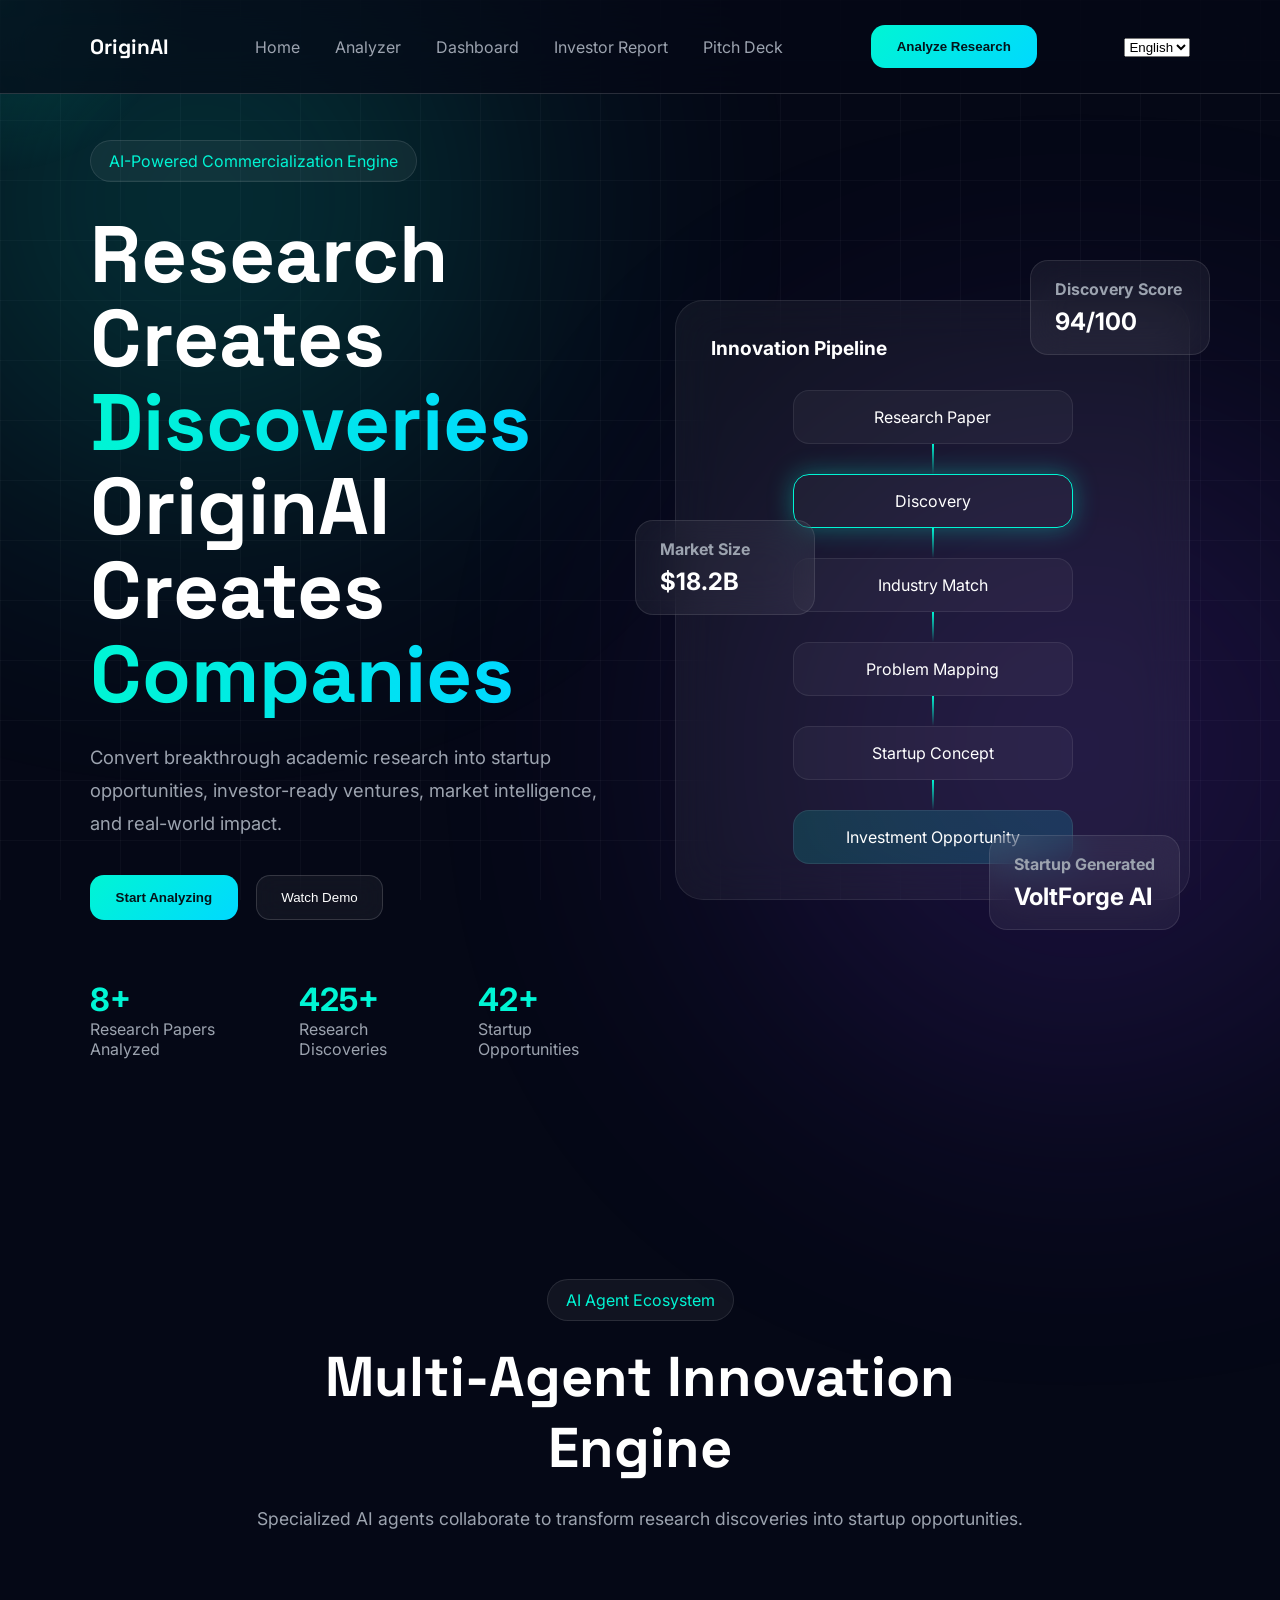
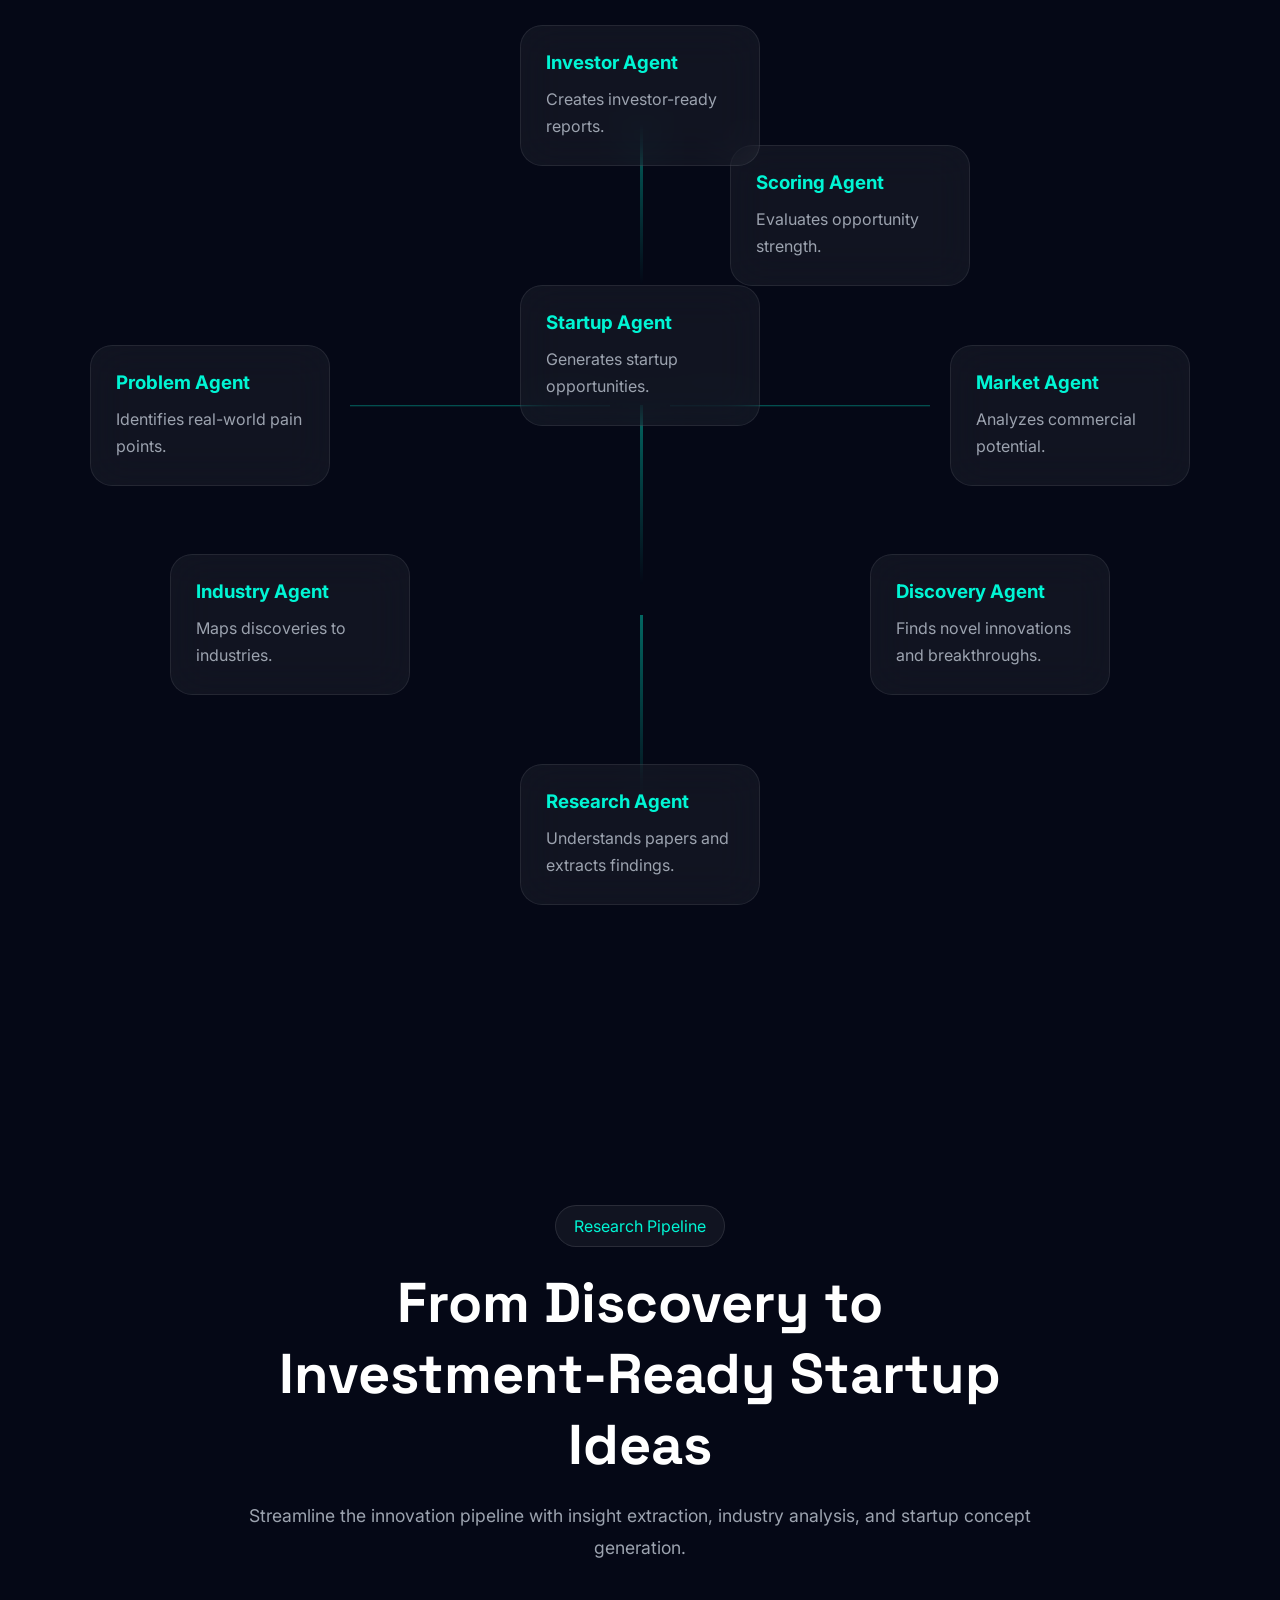
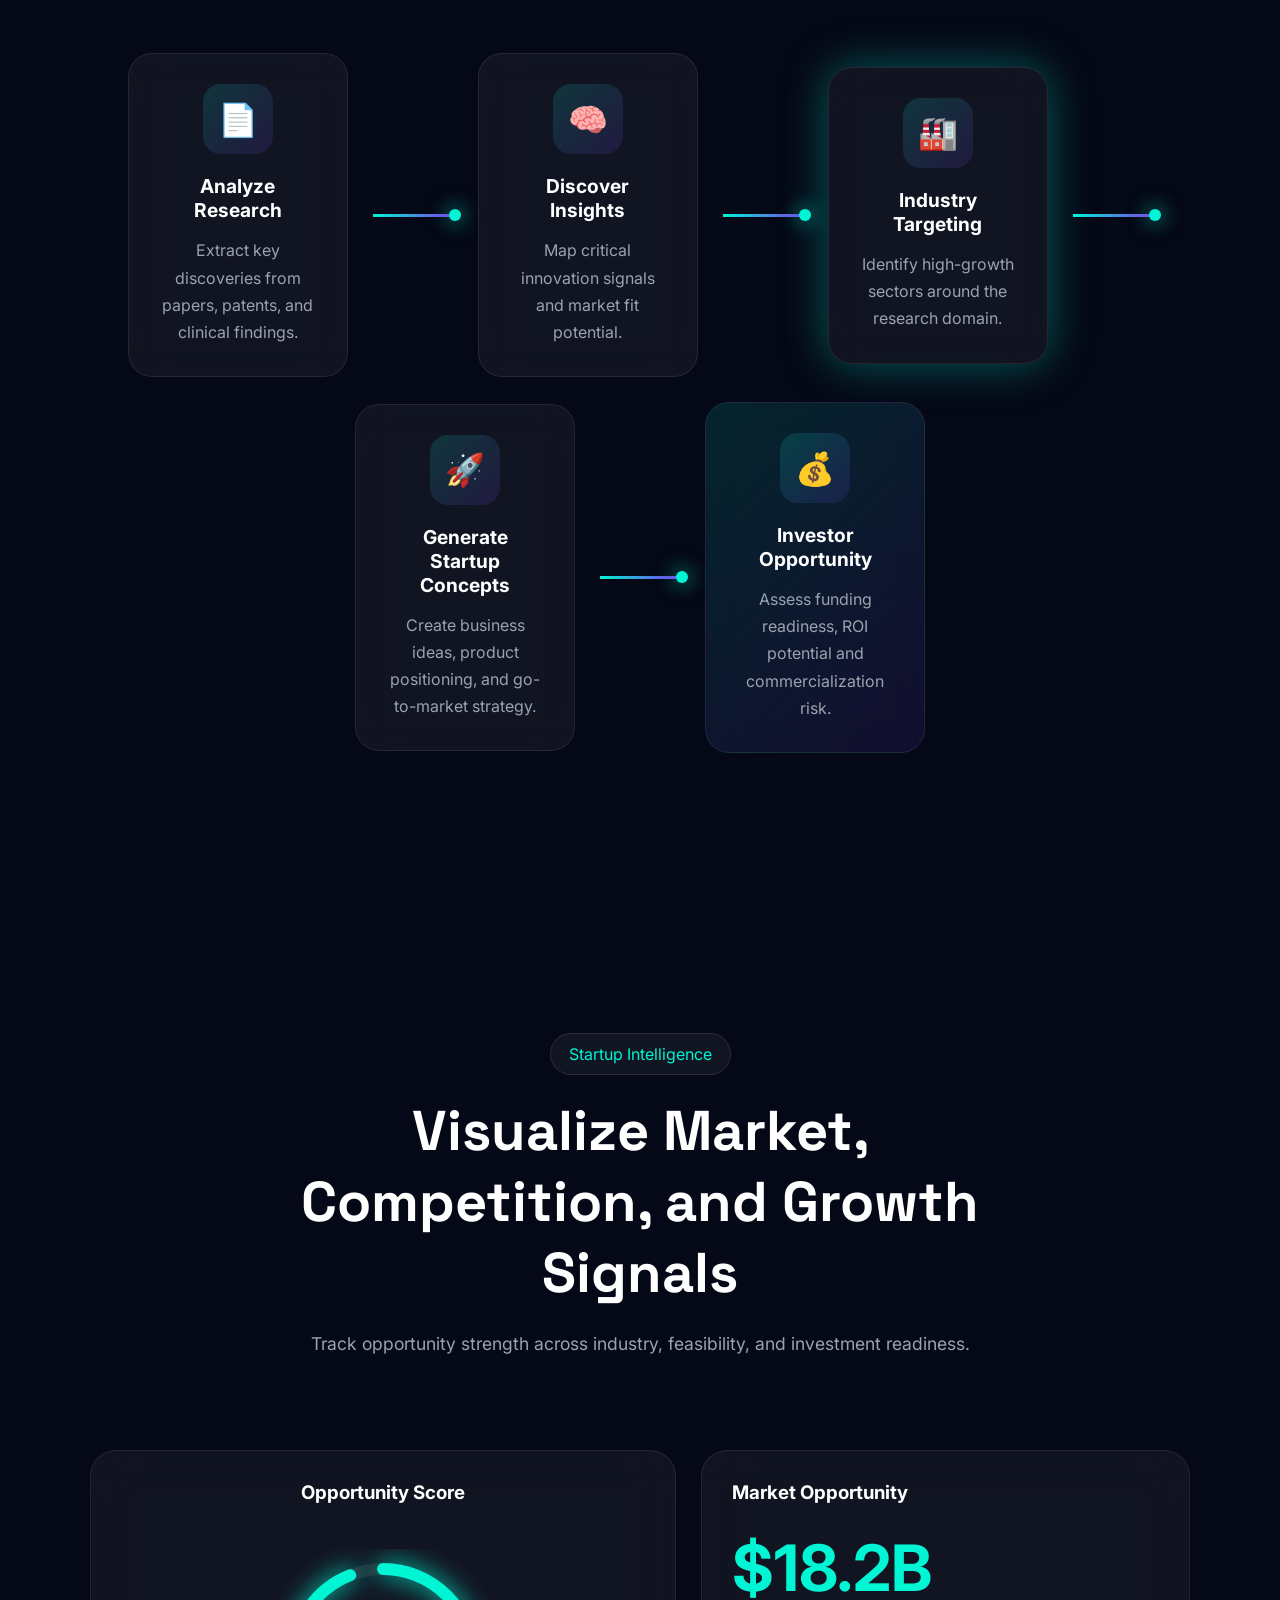
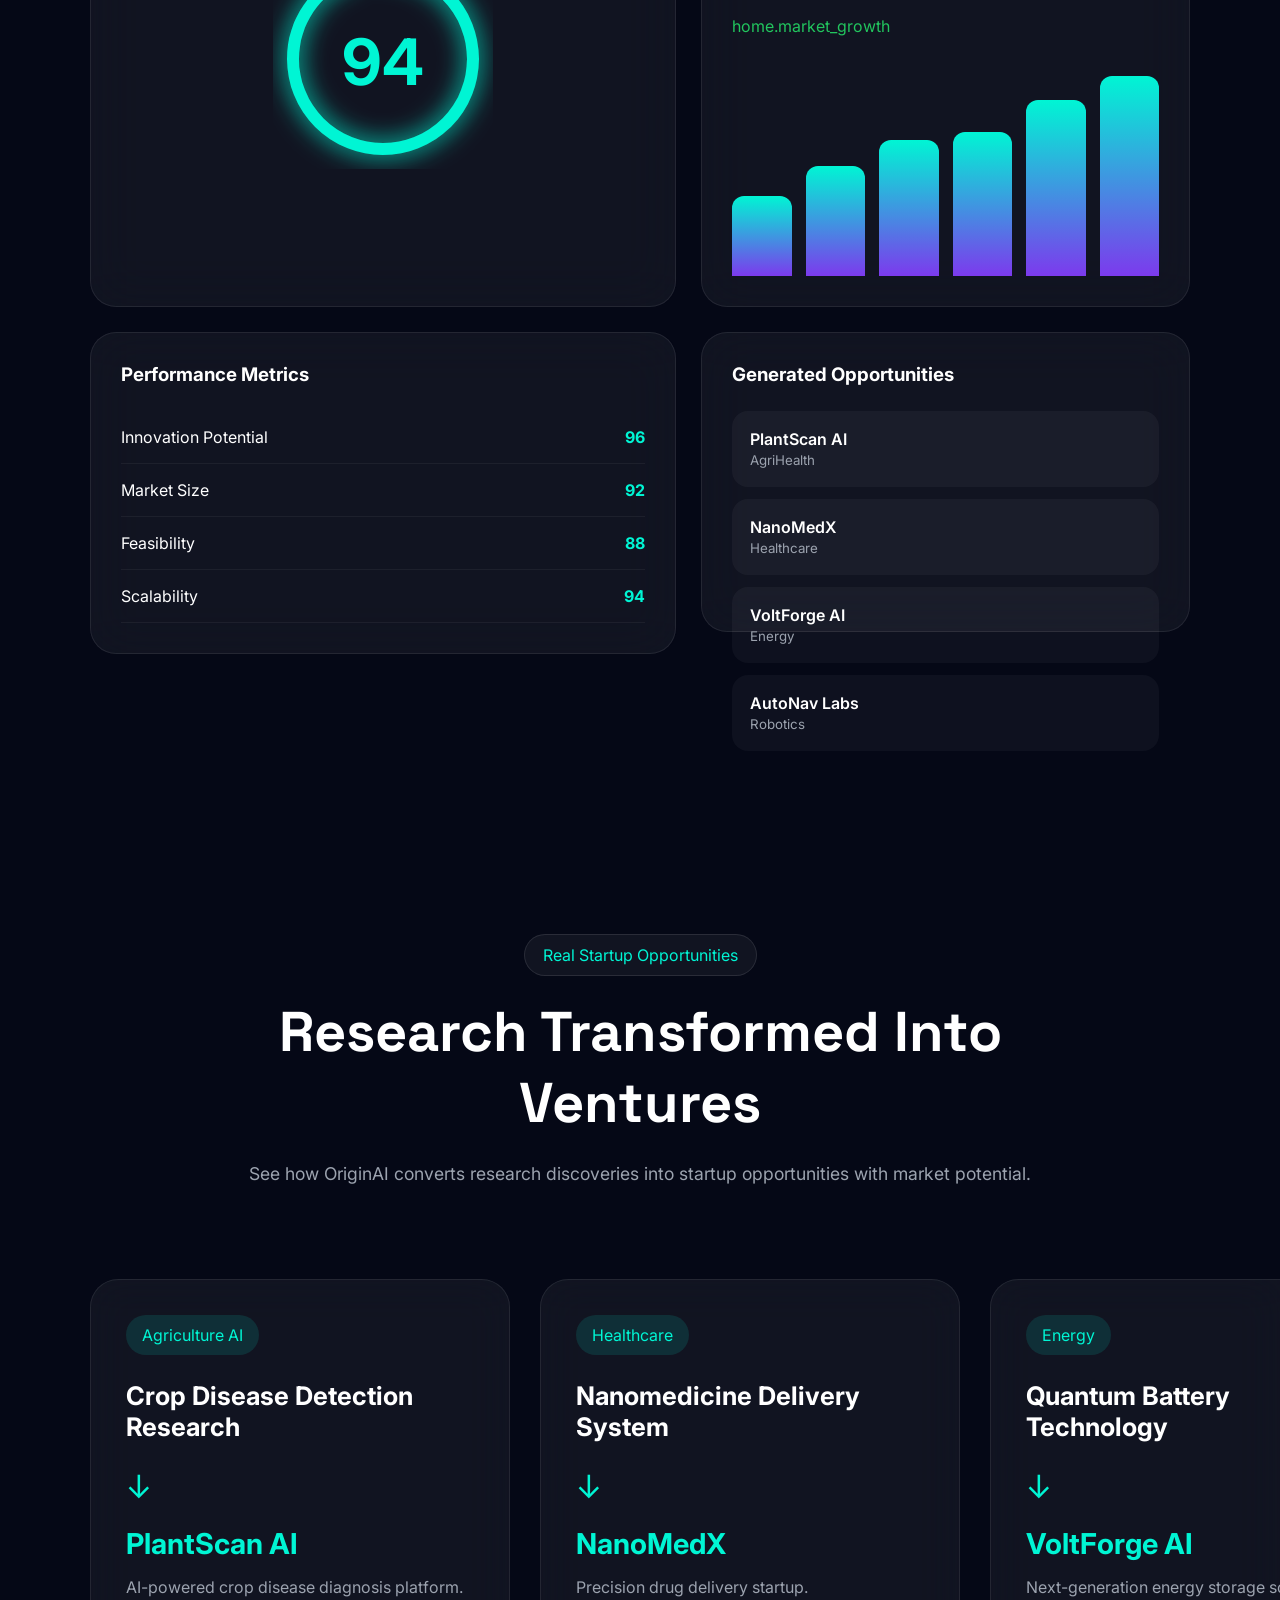
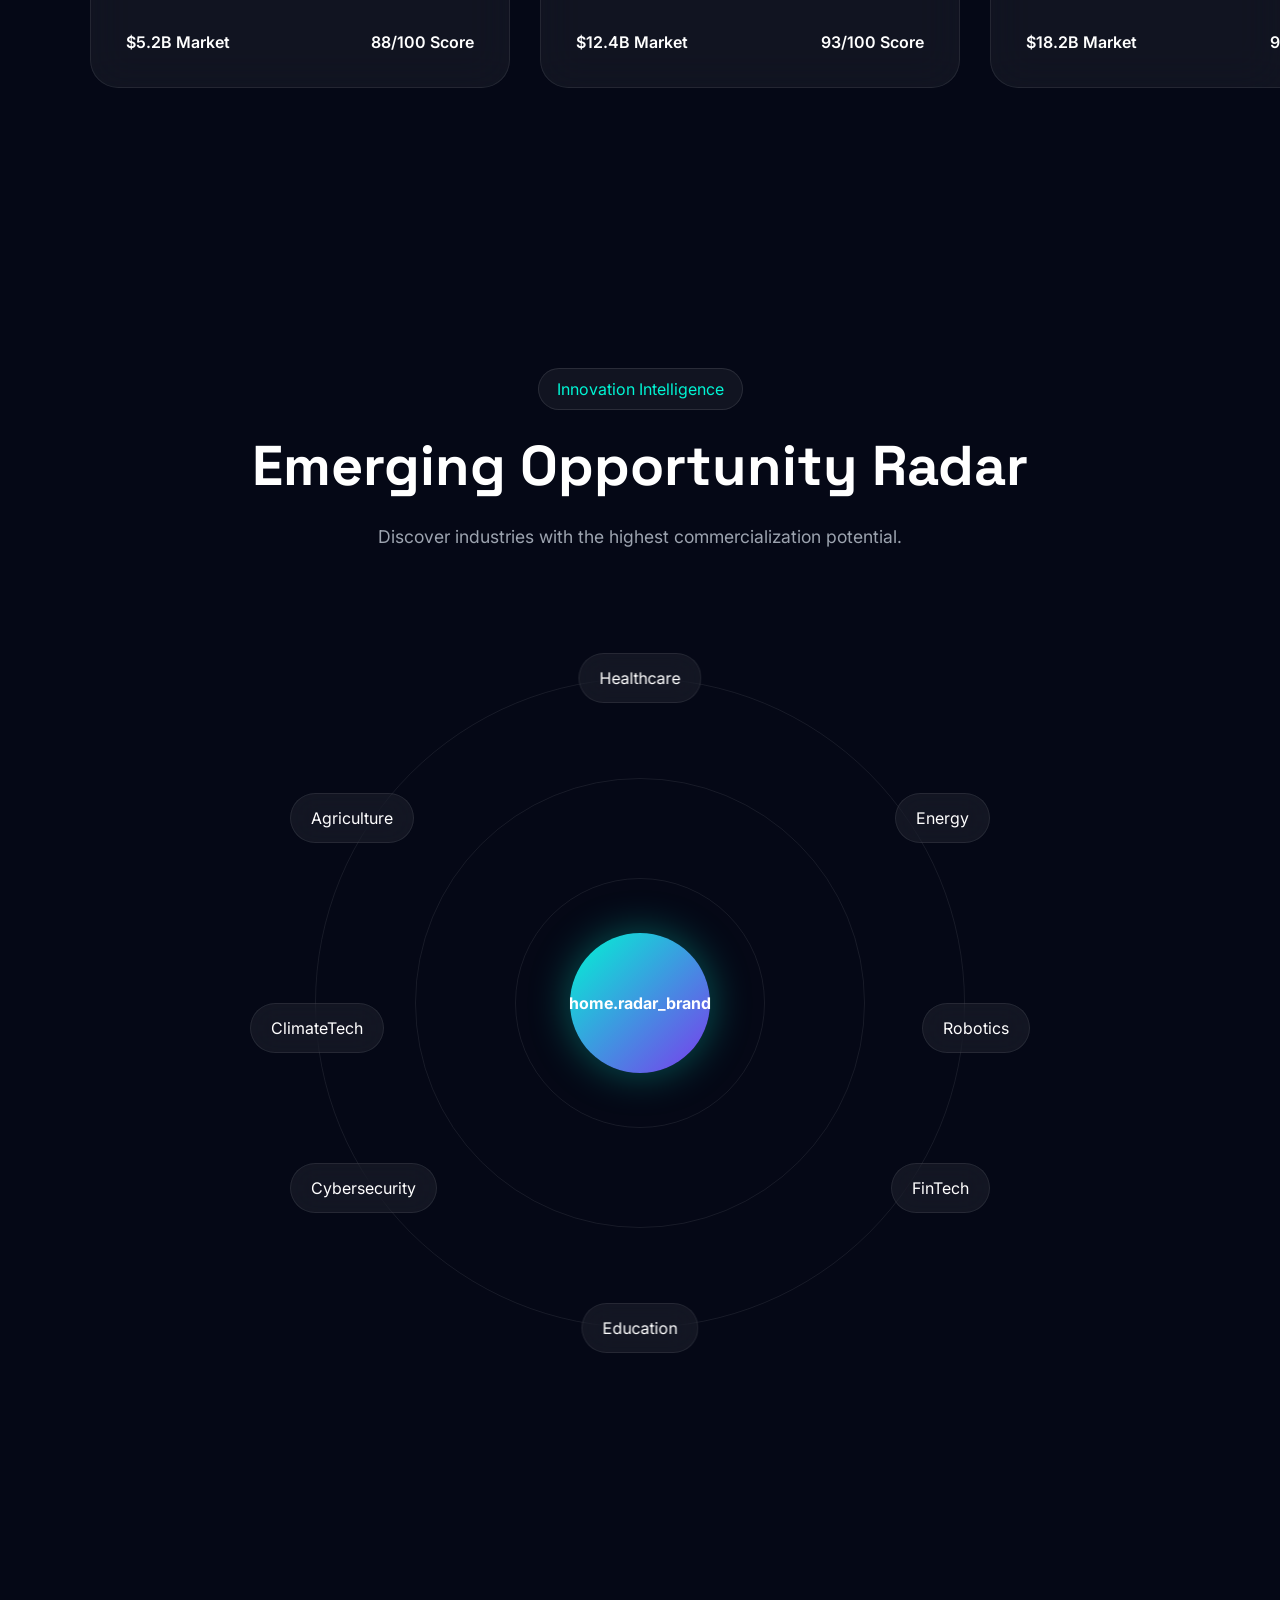
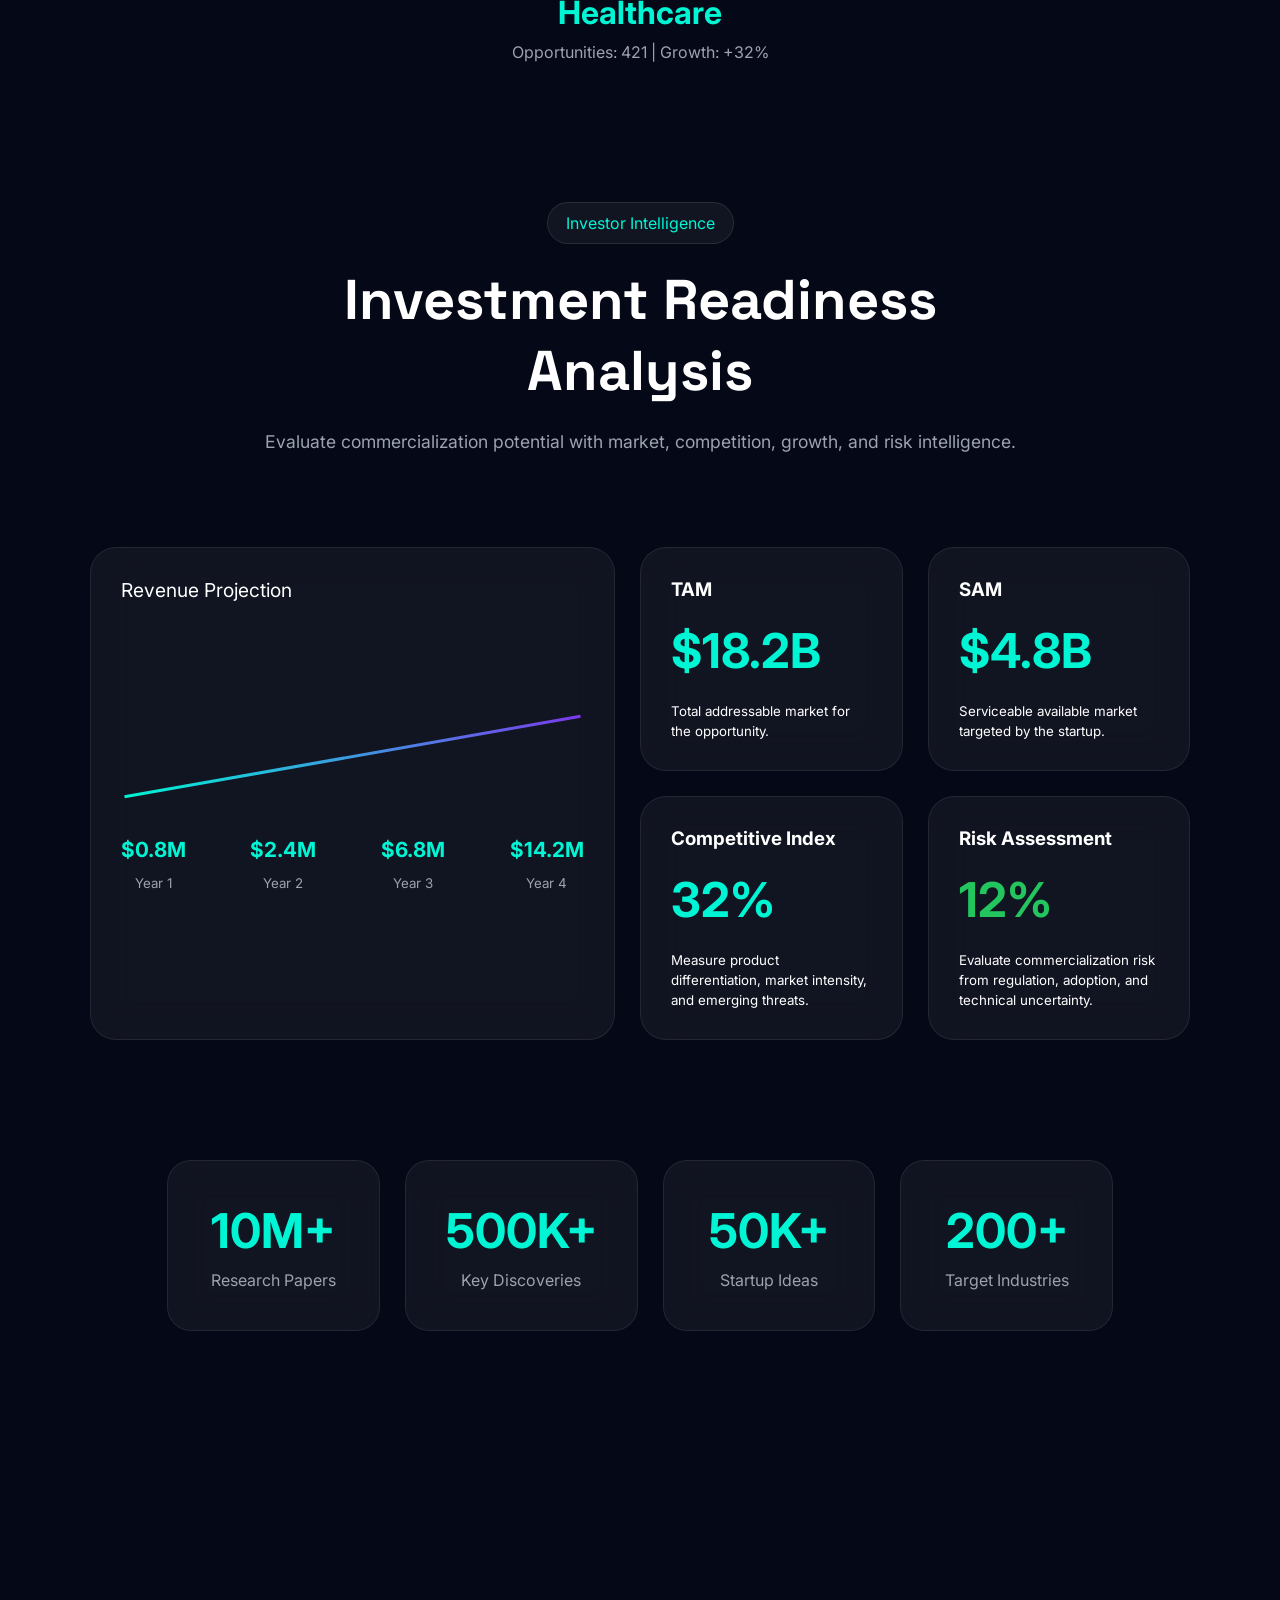
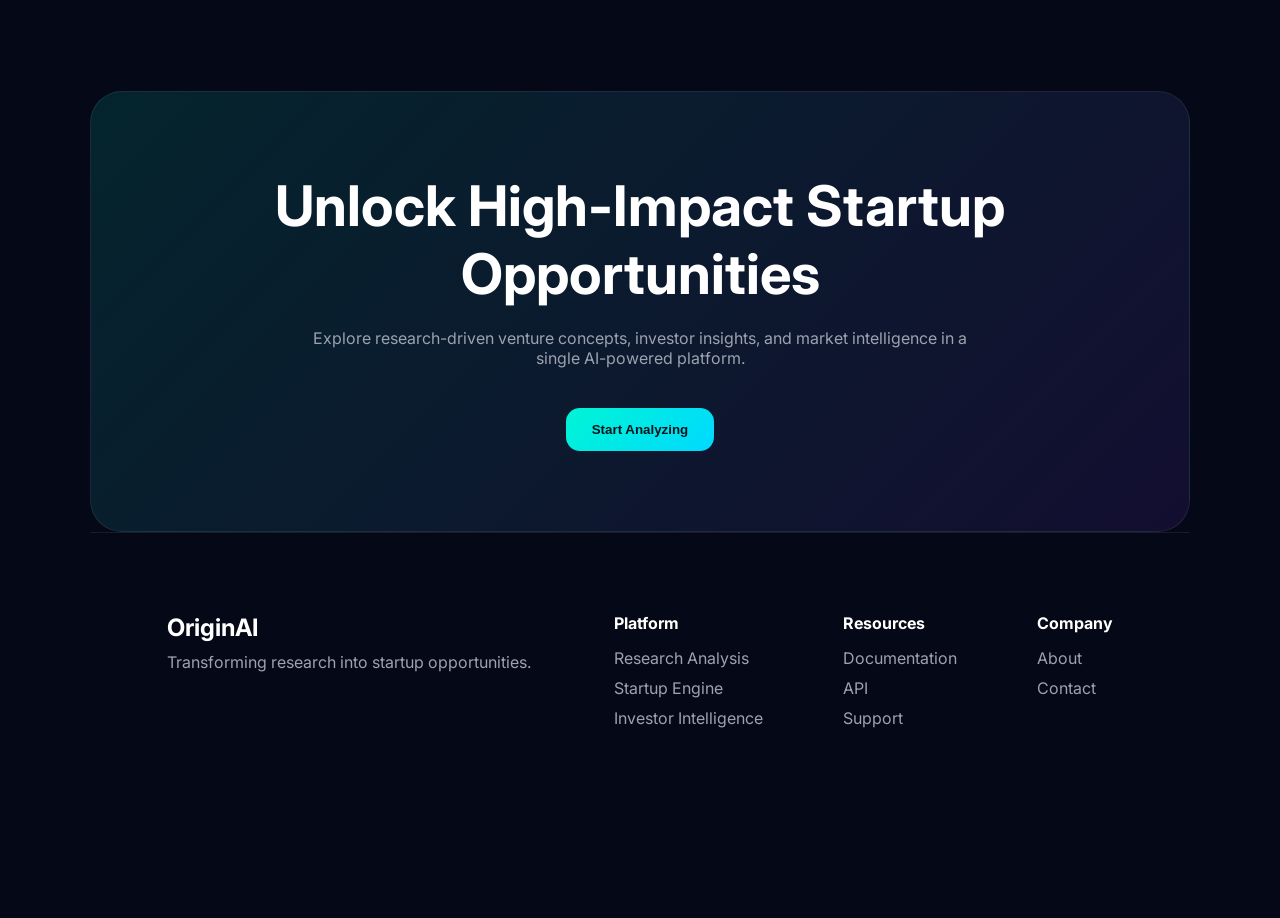
==== commit ed0c9519: "Initial commit" ====
--- a/templates/index.html
+++ b/templates/index.html
@@ -4,7 +4,7 @@
 <head>
     <meta charset="UTF-8">
     <meta name="viewport" content="width=device-width, initial-scale=1.0">
-    <title>OriginAI | Transform Research Into Startup Opportunities</title>
+    <title data-i18n="title.home">OriginAI | Transform Research Into Startup Opportunities</title>
 
     <!-- Google Fonts -->
     <link href="https://fonts.googleapis.com/css2?family=Space+Grotesk:wght@300;400;500;600;700&family=Inter:wght@300;400;500;600&display=swap" rel="stylesheet">
@@ -28,25 +28,35 @@
 
     <!-- Navbar -->
     <nav class="navbar">
-        <div class="logo">
+        <div class="logo" data-i18n="OriginAI">
             <span class="logo-circle"></span>
             OriginAI
         </div>
 
         <ul class="nav-links">
-            <li><a href="/">Home</a></li>
-            <li><a href="/analyzer">Analyzer</a></li>
-            <li><a href="/dashboard">Dashboard</a></li>
-            <li><a href="/investor-report">Investor Report</a></li>
-            <li><a href="/pitchdeck">Pitch Deck</a></li>
+            <li><a href="/" data-i18n="nav.home">Home</a></li>
+            <li><a href="/analyzer" data-i18n="nav.analyzer">Analyzer</a></li>
+            <li><a href="/dashboard" data-i18n="nav.dashboard">Dashboard</a></li>
+            <li><a href="/investor-report" data-i18n="nav.investor_report">Investor Report</a></li>
+            <li><a href="/pitchdeck" data-i18n="nav.pitchdeck">Pitch Deck</a></li>
         </ul>
 
         <div class="nav-buttons">
             <button class="btn-primary"
-                onclick="window.location.href='/analyzer'">
+                onclick="window.location.href='/analyzer'"
+                data-i18n="btn.analyze_research">
                 Analyze Research
             </button>
         </div>
+
+        <div class="lang-selector">
+            <select id="langSelector" aria-label="Language selector">
+                <option value="en">English</option>
+                <option value="hi">हिन्दी</option>
+                <option value="te">తెలుగు</option>
+                <option value="ta">தமிழ்</option>
+            </select>
+        </div>
     </nav>
 
     <!-- Hero -->
@@ -54,11 +64,11 @@
 
         <div class="hero-left">
 
-            <div class="hero-badge">
+            <div class="hero-badge" data-i18n="hero.badge" data-i18n-html="true">
                 AI-Powered Commercialization Engine
             </div>
 
-            <h1>
+            <h1 data-i18n="hero.h1" data-i18n-html="true">
                 Research Creates
                 <span>Discoveries</span>
                 <br>
@@ -66,18 +76,18 @@
                 <span>Companies</span>
             </h1>
 
-            <p>
+            <p data-i18n="hero.p">
                 Convert breakthrough academic research into startup opportunities,
                 investor-ready ventures, market intelligence, and real-world impact.
             </p>
 
             <div class="hero-buttons">
 
-                <button class="btn-primary hero-btn" onclick="window.location.href='/analyzer'">
+                <button class="btn-primary hero-btn" onclick="window.location.href='/analyzer'" data-i18n="btn.start_analyzing">
                     Start Analyzing
                 </button>
 
-                <button class="btn-glass hero-btn" onclick="window.location.href='/dashboard'">
+                <button class="btn-glass hero-btn" onclick="window.location.href='/dashboard'" data-i18n="btn.watch_demo">
                     Watch Demo
                 </button>
 
@@ -87,17 +97,17 @@
 
                 <div class="metric">
                     <h3>10M+</h3>
-                    <span>Research Papers</span>
+                    <span data-i18n="hero.metric_research_papers">Research Papers</span>
                 </div>
 
                 <div class="metric">
                     <h3>500K+</h3>
-                    <span>Discoveries</span>
+                    <span data-i18n="hero.metric_discoveries">Discoveries</span>
                 </div>
 
                 <div class="metric">
                     <h3>50K+</h3>
-                    <span>Startup Opportunities</span>
+                    <span data-i18n="hero.metric_startup_opportunities">Startup Opportunities</span>
                 </div>
 
             </div>
@@ -108,43 +118,43 @@
 
             <div class="pipeline-card">
 
-                <div class="pipeline-title">
+                    <div class="pipeline-title" data-i18n="pipeline.innovation_pipeline">
                     Innovation Pipeline
                 </div>
 
                 <div class="pipeline">
 
-                    <div class="pipeline-step active">
+                    <div class="pipeline-step active" data-i18n="home.pipeline_research_paper">
                         Research Paper
                     </div>
 
                     <div class="line"></div>
 
-                    <div class="pipeline-step">
+                    <div class="pipeline-step" data-i18n="home.pipeline_discovery">
                         Discovery
                     </div>
 
                     <div class="line"></div>
 
-                    <div class="pipeline-step">
+                    <div class="pipeline-step" data-i18n="home.pipeline_industry_match">
                         Industry Match
                     </div>
 
                     <div class="line"></div>
 
-                    <div class="pipeline-step">
+                    <div class="pipeline-step" data-i18n="home.pipeline_problem_mapping">
                         Problem Mapping
                     </div>
 
                     <div class="line"></div>
 
-                    <div class="pipeline-step">
+                    <div class="pipeline-step" data-i18n="home.pipeline_startup_concept">
                         Startup Concept
                     </div>
 
                     <div class="line"></div>
 
-                    <div class="pipeline-step final">
+                    <div class="pipeline-step final" data-i18n="home.pipeline_investment_opportunity">
                         Investment Opportunity
                     </div>
 
@@ -178,19 +188,15 @@
 
     <div class="section-header">
 
-        <span class="section-tag">
+        <span class="section-tag" data-i18n="home.agent_network_tag">
             AI Agent Ecosystem
         </span>
 
-        <h2>
+        <h2 data-i18n="home.agent_network_title">
             Multi-Agent Innovation Engine
         </h2>
 
-        <p>
-            Specialized AI agents collaborate to transform
-            research discoveries into startup opportunities.
-        </p>
-
+        <p data-i18n="home.agent_network_description">
     </div>
 
     <div class="agent-network">
@@ -202,57 +208,57 @@
         <div class="connection connection-5"></div>
 
         <div class="agent-card research">
-            <h3>Research Agent</h3>
-            <p>
+            <h3 data-i18n="home.agent_research_title">Research Agent</h3>
+            <p data-i18n="home.agent_research_description">
                 Understands papers and extracts findings.
             </p>
         </div>
 
         <div class="agent-card discovery">
-            <h3>Discovery Agent</h3>
-            <p>
+            <h3 data-i18n="home.agent_discovery_title">Discovery Agent</h3>
+            <p data-i18n="home.agent_discovery_description">
                 Finds novel innovations and breakthroughs.
             </p>
         </div>
 
         <div class="agent-card industry">
-            <h3>Industry Agent</h3>
-            <p>
+            <h3 data-i18n="home.agent_industry_title">Industry Agent</h3>
+            <p data-i18n="home.agent_industry_description">
                 Maps discoveries to industries.
             </p>
         </div>
 
         <div class="agent-card problem">
-            <h3>Problem Agent</h3>
-            <p>
+            <h3 data-i18n="home.agent_problem_title">Problem Agent</h3>
+            <p data-i18n="home.agent_problem_description">
                 Identifies real-world pain points.
             </p>
         </div>
 
         <div class="agent-card startup">
-            <h3>Startup Agent</h3>
-            <p>
+            <h3 data-i18n="home.agent_startup_title">Startup Agent</h3>
+            <p data-i18n="home.agent_startup_description">
                 Generates startup opportunities.
             </p>
         </div>
 
         <div class="agent-card market">
-            <h3>Market Agent</h3>
-            <p>
+            <h3 data-i18n="home.agent_market_title">Market Agent</h3>
+            <p data-i18n="home.agent_market_description">
                 Analyzes commercial potential.
             </p>
         </div>
 
         <div class="agent-card scoring">
-            <h3>Scoring Agent</h3>
-            <p>
+            <h3 data-i18n="home.agent_scoring_title">Scoring Agent</h3>
+            <p data-i18n="home.agent_scoring_description">
                 Evaluates opportunity strength.
             </p>
         </div>
 
         <div class="agent-card investor">
-            <h3>Investor Agent</h3>
-            <p>
+            <h3 data-i18n="home.agent_investor_title">Investor Agent</h3>
+            <p data-i18n="home.agent_investor_description">
                 Creates investor-ready reports.
             </p>
         </div>
@@ -264,19 +270,19 @@
 <!-- RESEARCH TO STARTUP PIPELINE -->
 <!-- ===================================== -->
 
-<section class="pipeline-section">
+<section class="pipeline-section" data-i18n-section="pipeline">
 
     <div class="section-header">
 
-        <span class="section-tag">
+        <span class="section-tag" data-i18n="home.pipeline_section_tag">
             Research Commercialization Process
         </span>
 
-        <h2>
+        <h2 data-i18n="home.pipeline_section_title">
             From Discovery To Startup
         </h2>
 
-        <p>
+        <p data-i18n="home.pipeline_section_description">
             OriginAI transforms academic breakthroughs into
             commercially viable startup opportunities through
             a structured AI-powered pipeline.
@@ -290,9 +296,9 @@
 
             <div class="stage-icon">📄</div>
 
-            <h3>Research Paper</h3>
-
-            <p>
+            <h3 data-i18n="home.pipeline_step_research_paper">Research Paper</h3>
+
+            <p data-i18n="home.pipeline_step_research_paper_desc">
                 Upload PDFs, DOI links,
                 or research publications.
             </p>
@@ -305,9 +311,9 @@
 
             <div class="stage-icon">🧠</div>
 
-            <h3>Discovery Extraction</h3>
-
-            <p>
+            <h3 data-i18n="home.pipeline_step_discovery_extraction">Discovery Extraction</h3>
+
+            <p data-i18n="home.pipeline_step_discovery_extraction_desc">
                 AI identifies innovations,
                 breakthroughs, and novel methods.
             </p>
@@ -320,9 +326,9 @@
 
             <div class="stage-icon">🏭</div>
 
-            <h3>Industry Mapping</h3>
-
-            <p>
+            <h3 data-i18n="home.pipeline_step_industry_mapping">Industry Mapping</h3>
+
+            <p data-i18n="home.pipeline_step_industry_mapping_desc">
                 Technologies are matched
                 with target industries.
             </p>
@@ -335,9 +341,9 @@
 
             <div class="stage-icon">🚀</div>
 
-            <h3>Startup Generation</h3>
-
-            <p>
+            <h3 data-i18n="home.pipeline_step_startup_generation">Startup Generation</h3>
+
+            <p data-i18n="home.pipeline_step_startup_generation_desc">
                 Business opportunities
                 are automatically generated.
             </p>
@@ -350,9 +356,9 @@
 
             <div class="stage-icon">💰</div>
 
-            <h3>Investor Opportunity</h3>
-
-            <p>
+            <h3 data-i18n="home.pipeline_step_investor_opportunity">Investor Opportunity</h3>
+
+            <p data-i18n="home.pipeline_step_investor_opportunity_desc">
                 Market analysis,
                 scores, and reports.
             </p>
@@ -370,15 +376,15 @@
 
     <div class="section-header">
 
-        <span class="section-tag">
+        <span class="section-tag" data-i18n="home.dashboard_section_tag">
             Opportunity Intelligence
         </span>
 
-        <h2>
+        <h2 data-i18n="home.dashboard_section_title">
             AI-Powered Market Analysis
         </h2>
 
-        <p>
+        <p data-i18n="home.dashboard_section_description">
             Every discovery is evaluated for innovation,
             feasibility, scalability, and market potential.
         </p>
@@ -391,7 +397,7 @@
 
         <div class="dashboard-card score-card">
 
-            <h3>Opportunity Score</h3>
+            <h3 data-i18n="opportunity.score">Opportunity Score</h3>
 
             <div class="score-ring">
 
@@ -425,13 +431,13 @@
 
         <div class="dashboard-card market-card">
 
-            <h3>Market Opportunity</h3>
+            <h3 data-i18n="home.market_opportunity_title">Market Opportunity</h3>
 
             <div class="market-value">
                 $18.2B
             </div>
 
-            <span class="market-growth">
+            <span class="market-growth" data-i18n="home.market_growth">
                 ▲ +27.4%
             </span>
 
@@ -452,25 +458,25 @@
 
         <div class="dashboard-card metrics-card">
 
-            <h3>Performance Metrics</h3>
+            <h3 data-i18n="home.performance_metrics_title">Performance Metrics</h3>
 
             <div class="metric-row">
-                <span>Innovation</span>
+                <span data-i18n="home.metric_innovation">Innovation</span>
                 <span>96</span>
             </div>
 
             <div class="metric-row">
-                <span>Market Size</span>
+                <span data-i18n="home.metric_market_size">Market Size</span>
                 <span>92</span>
             </div>
 
             <div class="metric-row">
-                <span>Feasibility</span>
+                <span data-i18n="home.metric_feasibility">Feasibility</span>
                 <span>88</span>
             </div>
 
             <div class="metric-row">
-                <span>Scalability</span>
+                <span data-i18n="home.metric_scalability">Scalability</span>
                 <span>94</span>
             </div>
 
@@ -480,26 +486,26 @@
 
         <div class="dashboard-card startup-feed">
 
-            <h3>Generated Opportunities</h3>
+            <h3 data-i18n="home.generated_opportunities_title">Generated Opportunities</h3>
 
             <div class="startup-item">
-                <span>VoltForge AI</span>
-                <small>Energy Storage</small>
+                <span data-i18n="home.showcase_startup_name_1">VoltForge AI</span>
+                <small data-i18n="home.showcase_startup_sector_1">Energy Storage</small>
             </div>
 
             <div class="startup-item">
-                <span>PlantScan AI</span>
-                <small>Agriculture</small>
+                <span data-i18n="home.showcase_startup_name_2">PlantScan AI</span>
+                <small data-i18n="home.showcase_startup_sector_2">Agriculture</small>
             </div>
 
             <div class="startup-item">
-                <span>NanoMedX</span>
-                <small>Healthcare</small>
+                <span data-i18n="home.showcase_startup_name_3">NanoMedX</span>
+                <small data-i18n="home.showcase_startup_sector_3">Healthcare</small>
             </div>
 
             <div class="startup-item">
-                <span>AutoNav Labs</span>
-                <small>Robotics</small>
+                <span data-i18n="home.showcase_startup_name_4">AutoNav Labs</span>
+                <small data-i18n="home.showcase_startup_sector_4">Robotics</small>
             </div>
 
         </div>
@@ -521,15 +527,15 @@
 
     <div class="section-header">
 
-        <span class="section-tag">
+        <span class="section-tag" data-i18n="home.showcase_section_tag">
             Real Startup Opportunities
         </span>
 
-        <h2>
+        <h2 data-i18n="home.showcase_section_title">
             Research Transformed Into Ventures
         </h2>
 
-        <p>
+        <p data-i18n="home.showcase_section_description">
             See how OriginAI converts research discoveries into
             startup opportunities with market potential.
         </p>
@@ -540,26 +546,26 @@
 
         <div class="showcase-card">
 
-            <div class="research-tag">
+            <div class="research-tag" data-i18n="home.showcase_tag_1">
                 Agriculture AI
             </div>
 
-            <h3>Crop Disease Detection Research</h3>
+            <h3 data-i18n="home.showcase_title_1">Crop Disease Detection Research</h3>
 
             <div class="showcase-arrow">
                 ↓
             </div>
 
-            <h4>PlantScan AI</h4>
-
-            <p>
+            <h4 data-i18n="home.showcase_project_1">PlantScan AI</h4>
+
+            <p data-i18n="home.showcase_description_1">
                 AI-powered crop disease diagnosis platform.
             </p>
 
             <div class="showcase-footer">
 
-                <span>$5.2B Market</span>
-                <span>88/100 Score</span>
+                <span data-i18n="home.showcase_market_1">$5.2B Market</span>
+                <span data-i18n="home.showcase_score_1">88/100 Score</span>
 
             </div>
 
@@ -567,26 +573,26 @@
 
         <div class="showcase-card">
 
-            <div class="research-tag">
+            <div class="research-tag" data-i18n="home.showcase_tag_2">
                 Healthcare
             </div>
 
-            <h3>Nanomedicine Delivery System</h3>
+            <h3 data-i18n="home.showcase_title_2">Nanomedicine Delivery System</h3>
 
             <div class="showcase-arrow">
                 ↓
             </div>
 
-            <h4>NanoMedX</h4>
-
-            <p>
+            <h4 data-i18n="home.showcase_project_2">NanoMedX</h4>
+
+            <p data-i18n="home.showcase_description_2">
                 Precision drug delivery startup.
             </p>
 
             <div class="showcase-footer">
 
-                <span>$12.4B Market</span>
-                <span>93/100 Score</span>
+                <span data-i18n="home.showcase_market_2">$12.4B Market</span>
+                <span data-i18n="home.showcase_score_2">93/100 Score</span>
 
             </div>
 
@@ -594,26 +600,26 @@
 
         <div class="showcase-card">
 
-            <div class="research-tag">
+            <div class="research-tag" data-i18n="home.showcase_tag_3">
                 Energy
             </div>
 
-            <h3>Quantum Battery Technology</h3>
+            <h3 data-i18n="home.showcase_title_3">Quantum Battery Technology</h3>
 
             <div class="showcase-arrow">
                 ↓
             </div>
 
-            <h4>VoltForge AI</h4>
-
-            <p>
+            <h4 data-i18n="home.showcase_project_3">VoltForge AI</h4>
+
+            <p data-i18n="home.showcase_description_3">
                 Next-generation energy storage solutions.
             </p>
 
             <div class="showcase-footer">
 
-                <span>$18.2B Market</span>
-                <span>94/100 Score</span>
+                <span data-i18n="home.showcase_market_3">$18.2B Market</span>
+                <span data-i18n="home.showcase_score_3">94/100 Score</span>
 
             </div>
 
@@ -621,26 +627,26 @@
 
         <div class="showcase-card">
 
-            <div class="research-tag">
+            <div class="research-tag" data-i18n="home.showcase_tag_4">
                 Robotics
             </div>
 
-            <h3>Autonomous Navigation Research</h3>
+            <h3 data-i18n="home.showcase_title_4">Autonomous Navigation Research</h3>
 
             <div class="showcase-arrow">
                 ↓
             </div>
 
-            <h4>AutoNav Labs</h4>
-
-            <p>
+            <h4 data-i18n="home.showcase_project_4">AutoNav Labs</h4>
+
+            <p data-i18n="home.showcase_description_4">
                 Autonomous mobility intelligence platform.
             </p>
 
             <div class="showcase-footer">
 
-                <span>$21B Market</span>
-                <span>91/100 Score</span>
+                <span data-i18n="home.showcase_market_4">$21B Market</span>
+                <span data-i18n="home.showcase_score_4">91/100 Score</span>
 
             </div>
 
@@ -657,15 +663,15 @@
 
     <div class="section-header">
 
-        <span class="section-tag">
+        <span class="section-tag" data-i18n="home.radar_section_tag">
             Innovation Intelligence
         </span>
 
-        <h2>
+        <h2 data-i18n="home.radar_section_title">
             Emerging Opportunity Radar
         </h2>
 
-        <p>
+        <p data-i18n="home.radar_section_description">
             Discover industries with the highest commercialization potential.
         </p>
 
@@ -677,39 +683,39 @@
         <div class="radar-circle circle-2"></div>
         <div class="radar-circle circle-3"></div>
 
-        <div class="radar-center">
+        <div class="radar-center" data-i18n="home.radar_brand">
             ORIGIN AI
         </div>
 
-        <div class="radar-node healthcare">
+        <div class="radar-node healthcare" data-i18n="home.radar_node_healthcare">
             Healthcare
         </div>
 
-        <div class="radar-node energy">
+        <div class="radar-node energy" data-i18n="home.radar_node_energy">
             Energy
         </div>
 
-        <div class="radar-node agriculture">
+        <div class="radar-node agriculture" data-i18n="home.radar_node_agriculture">
             Agriculture
         </div>
 
-        <div class="radar-node robotics">
+        <div class="radar-node robotics" data-i18n="home.radar_node_robotics">
             Robotics
         </div>
 
-        <div class="radar-node fintech">
+        <div class="radar-node fintech" data-i18n="home.radar_node_fintech">
             FinTech
         </div>
 
-        <div class="radar-node climate">
+        <div class="radar-node climate" data-i18n="home.radar_node_climate">
             ClimateTech
         </div>
 
-        <div class="radar-node cyber">
+        <div class="radar-node cyber" data-i18n="home.radar_node_cyber">
             Cybersecurity
         </div>
 
-        <div class="radar-node education">
+        <div class="radar-node education" data-i18n="home.radar_node_education">
             Education
         </div>
 
@@ -719,11 +725,11 @@
 
 <div class="radar-info">
 
-    <h3 id="industryName">
+    <h3 id="industryName" data-i18n="home.radar_info_industry_name">
         Healthcare
     </h3>
 
-    <p id="industryStats">
+    <p id="industryStats" data-i18n="home.radar_info_industry_stats">
         Opportunities: 421 | Growth: +32%
     </p>
 
@@ -736,15 +742,15 @@
 
     <div class="section-header">
 
-        <span class="section-tag">
+        <span class="section-tag" data-i18n="home.investor_section_tag">
             Investor Intelligence
         </span>
 
-        <h2>
+        <h2 data-i18n="home.investor_section_title">
             Investment Readiness Analysis
         </h2>
 
-        <p>
+        <p data-i18n="home.investor_section_description">
             Evaluate commercialization potential with market,
             competition, growth, and risk intelligence.
         </p>
@@ -757,7 +763,7 @@
 
         <div class="investor-card large-card">
 
-            <div class="card-header">
+            <div class="card-header" data-i18n="home.revenue_projection_title">
                 Revenue Projection
             </div>
 
@@ -767,22 +773,22 @@
 
                 <div class="year">
                     <span>$0.8M</span>
-                    <small>Year 1</small>
+                    <small data-i18n="home.revenue_projection_year_1">Year 1</small>
                 </div>
 
                 <div class="year">
                     <span>$2.4M</span>
-                    <small>Year 2</small>
+                    <small data-i18n="home.revenue_projection_year_2">Year 2</small>
                 </div>
 
                 <div class="year">
                     <span>$6.8M</span>
-                    <small>Year 3</small>
+                    <small data-i18n="home.revenue_projection_year_3">Year 3</small>
                 </div>
 
                 <div class="year">
                     <span>$14.2M</span>
-                    <small>Year 4</small>
+                    <small data-i18n="home.revenue_projection_year_4">Year 4</small>
                 </div>
 
             </div>
@@ -793,49 +799,49 @@
 
         <div class="investor-card">
 
-            <h3>TAM</h3>
+            <h3 data-i18n="home.investor_tam_title">TAM</h3>
 
             <div class="big-number">
                 $18.2B
             </div>
 
-            <small>Total Addressable Market</small>
+            <small data-i18n="home.investor_tam_description">Total Addressable Market</small>
 
         </div>
 
         <div class="investor-card">
 
-            <h3>SAM</h3>
+            <h3 data-i18n="home.investor_sam_title">SAM</h3>
 
             <div class="big-number">
                 $4.8B
             </div>
 
-            <small>Serviceable Market</small>
+            <small data-i18n="home.investor_sam_description">Serviceable Market</small>
 
         </div>
 
         <div class="investor-card">
 
-            <h3>Competition Index</h3>
+            <h3 data-i18n="home.competition_index_title">Competition Index</h3>
 
             <div class="big-number">
                 32%
             </div>
 
-            <small>Low Competition</small>
+            <small data-i18n="home.competition_index_description">Low Competition</small>
 
         </div>
 
         <div class="investor-card">
 
-            <h3>Risk Score</h3>
+            <h3 data-i18n="home.risk_score_title">Risk Score</h3>
 
             <div class="big-number risk">
                 12%
             </div>
 
-            <small>Low Risk</small>
+            <small data-i18n="home.risk_score_description">Low Risk</small>
 
         </div>
 
@@ -844,22 +850,22 @@
 
     <div class="stat-card">
         <h2>10M+</h2>
-        <p>Research Papers</p>
+        <p data-i18n="home.stats_research_papers">Research Papers</p>
     </div>
 
     <div class="stat-card">
         <h2>500K+</h2>
-        <p>Discoveries</p>
+        <p data-i18n="home.stats_discoveries">Discoveries</p>
     </div>
 
     <div class="stat-card">
         <h2>50K+</h2>
-        <p>Startup Opportunities</p>
+        <p data-i18n="home.stats_startup_opportunities">Startup Opportunities</p>
     </div>
 
     <div class="stat-card">
         <h2>200+</h2>
-        <p>Industries</p>
+        <p data-i18n="home.stats_industries">Industries</p>
     </div>
 
 </section>
@@ -868,16 +874,16 @@
 
     <div class="cta-card">
 
-        <h2>
+        <h2 data-i18n="home.cta_title">
             Turn Research Into Companies
         </h2>
 
-        <p>
+        <p data-i18n="home.cta_description">
             Discover startup opportunities hidden inside
             academic research and emerging technologies.
         </p>
 
-        <button class="btn-primary">
+        <button class="btn-primary" data-i18n="btn.start_analyzing">
             Start Analyzing →
         </button>
 
@@ -888,7 +894,7 @@
 
         <h2>OriginAI</h2>
 
-        <p>
+        <p data-i18n="home.footer_tagline">
             Transforming research into startup opportunities.
         </p>
 
@@ -897,23 +903,23 @@
     <div class="footer-links">
 
         <div>
-            <h4>Platform</h4>
-            <a href="/analyzer">Research Analysis</a>
-            <a href="/dashboard">Startup Engine</a>
-            <a href="/investor-report">Investor Intelligence</a>
+            <h4 data-i18n="home.footer_section_platform">Platform</h4>
+            <a href="/analyzer" data-i18n="home.footer_link_research_analysis">Research Analysis</a>
+            <a href="/dashboard" data-i18n="home.footer_link_startup_engine">Startup Engine</a>
+            <a href="/investor-report" data-i18n="home.footer_link_investor_intelligence">Investor Intelligence</a>
         </div>
 
         <div>
-            <h4>Resources</h4>
-            <a href="/investor-report">Documentation</a>
-            <a href="/investor-report">API</a>
-            <a href="/investor-report">Support</a>
+            <h4 data-i18n="home.footer_section_resources">Resources</h4>
+            <a href="/investor-report" data-i18n="home.footer_link_documentation">Documentation</a>
+            <a href="/investor-report" data-i18n="home.footer_link_api">API</a>
+            <a href="/investor-report" data-i18n="home.footer_link_support">Support</a>
         </div>
 
         <div>
-            <h4>Company</h4>
-            <a href="/">About</a>
-            <a href="/">Contact</a>
+            <h4 data-i18n="home.footer_section_company">Company</h4>
+            <a href="/" data-i18n="home.footer_link_about">About</a>
+            <a href="/" data-i18n="home.footer_link_contact">Contact</a>
     </div>
 
 </footer>
@@ -927,6 +933,7 @@
         });
     </script>
 
+    <script src="/static/js/i18n.js"></script>
     <script src="/static/js/main.js"></script>
 
 </body>
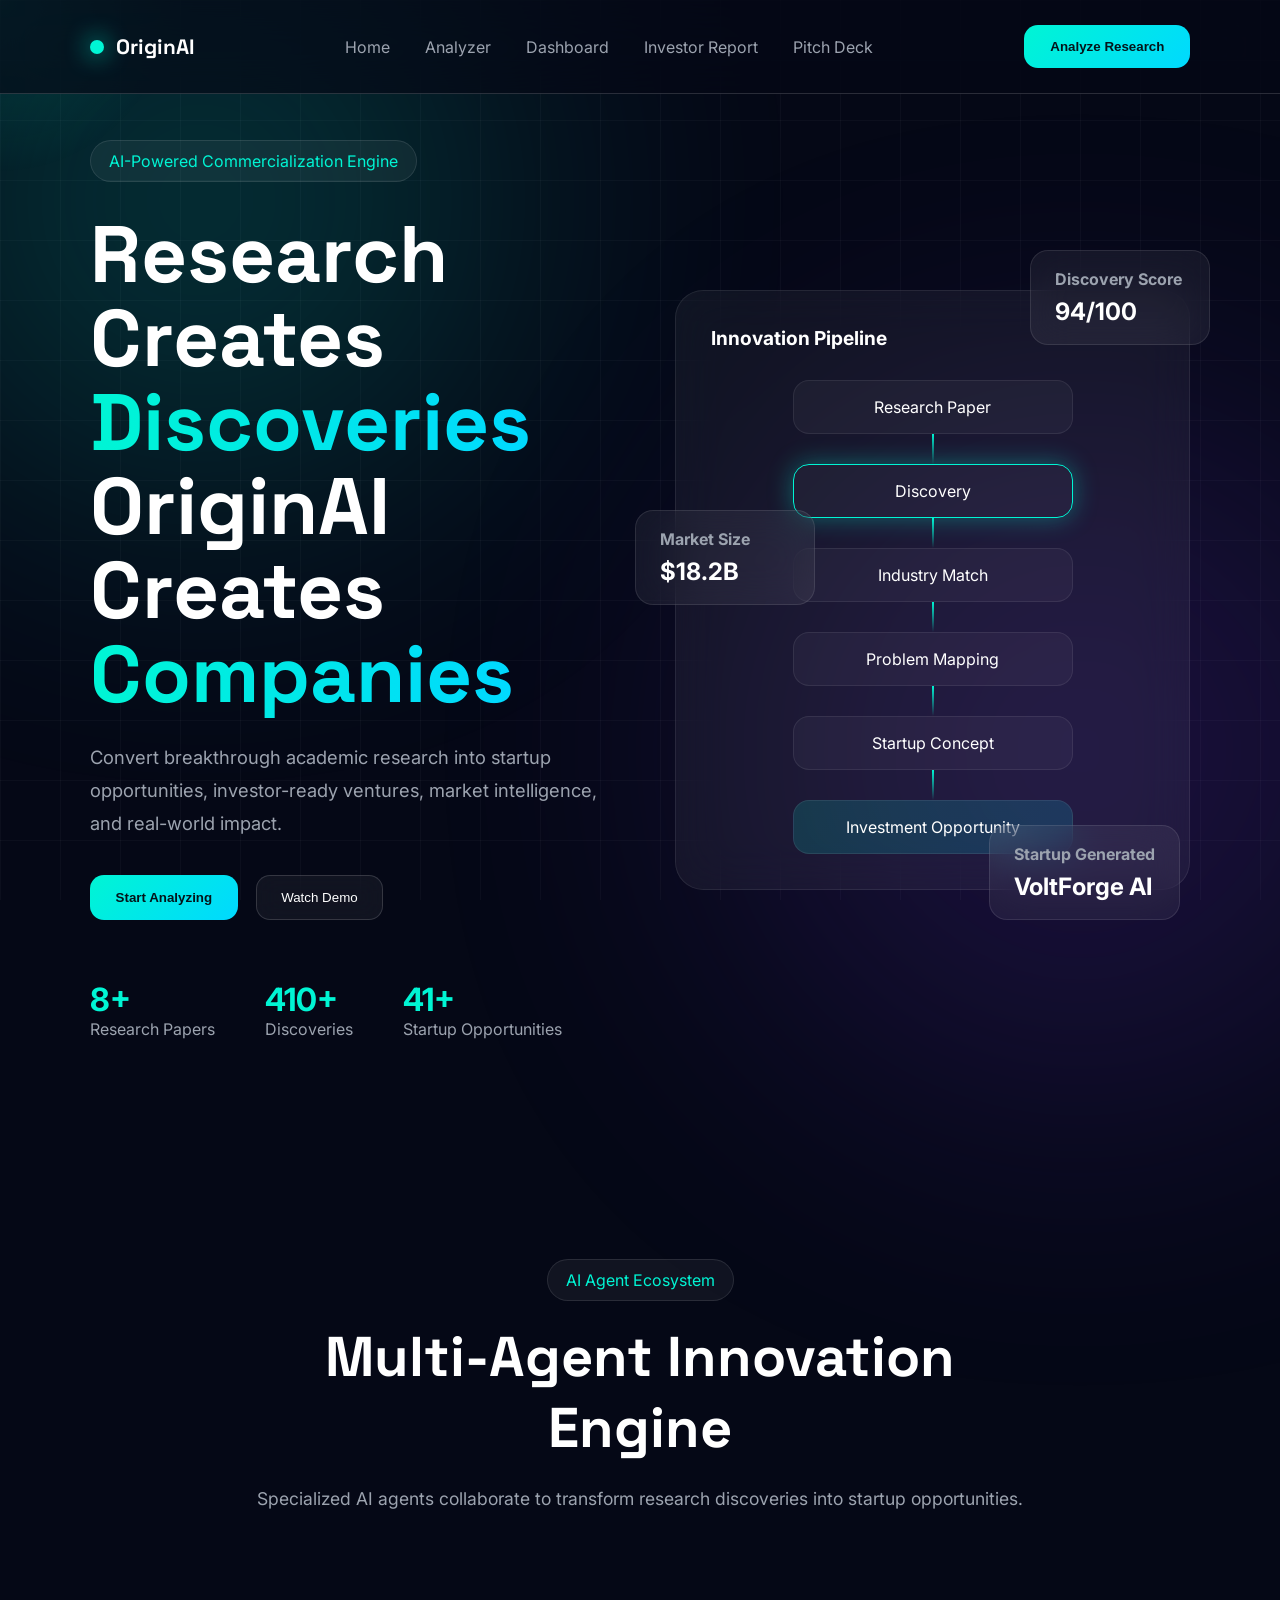
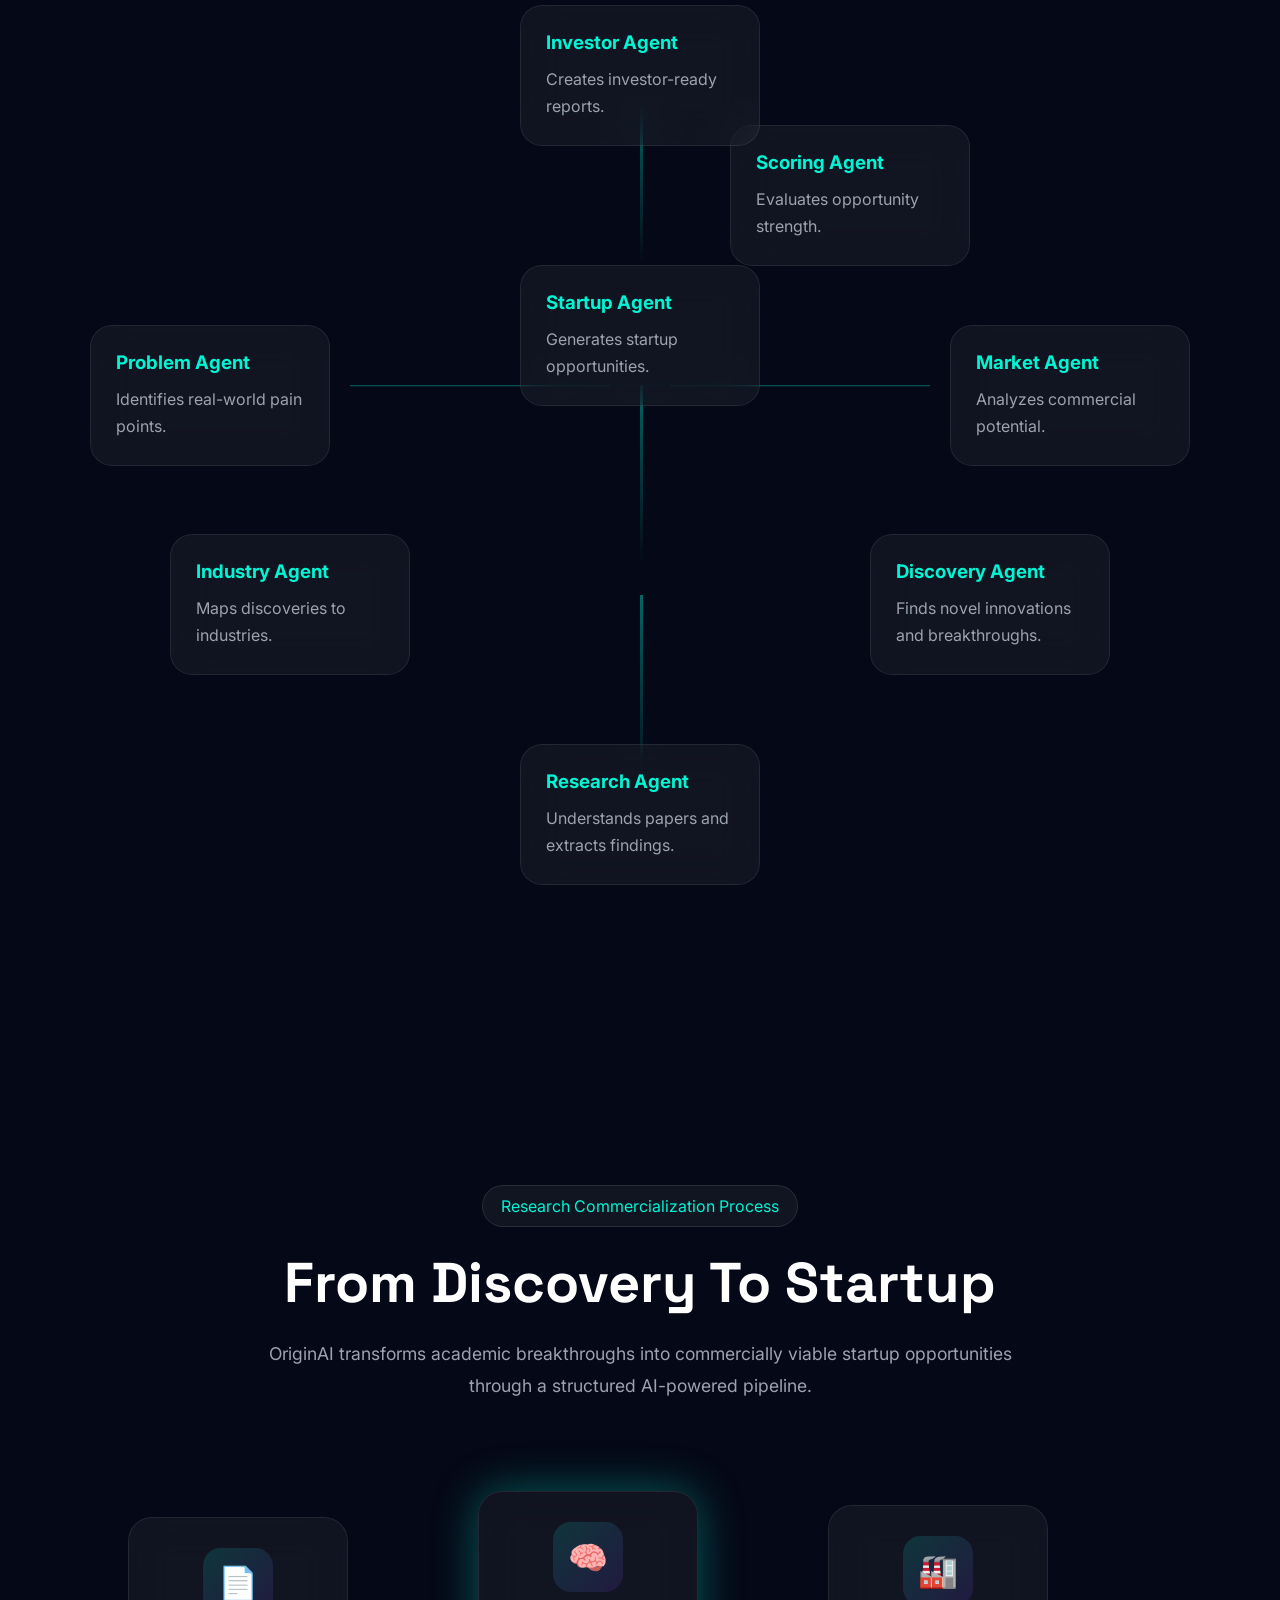
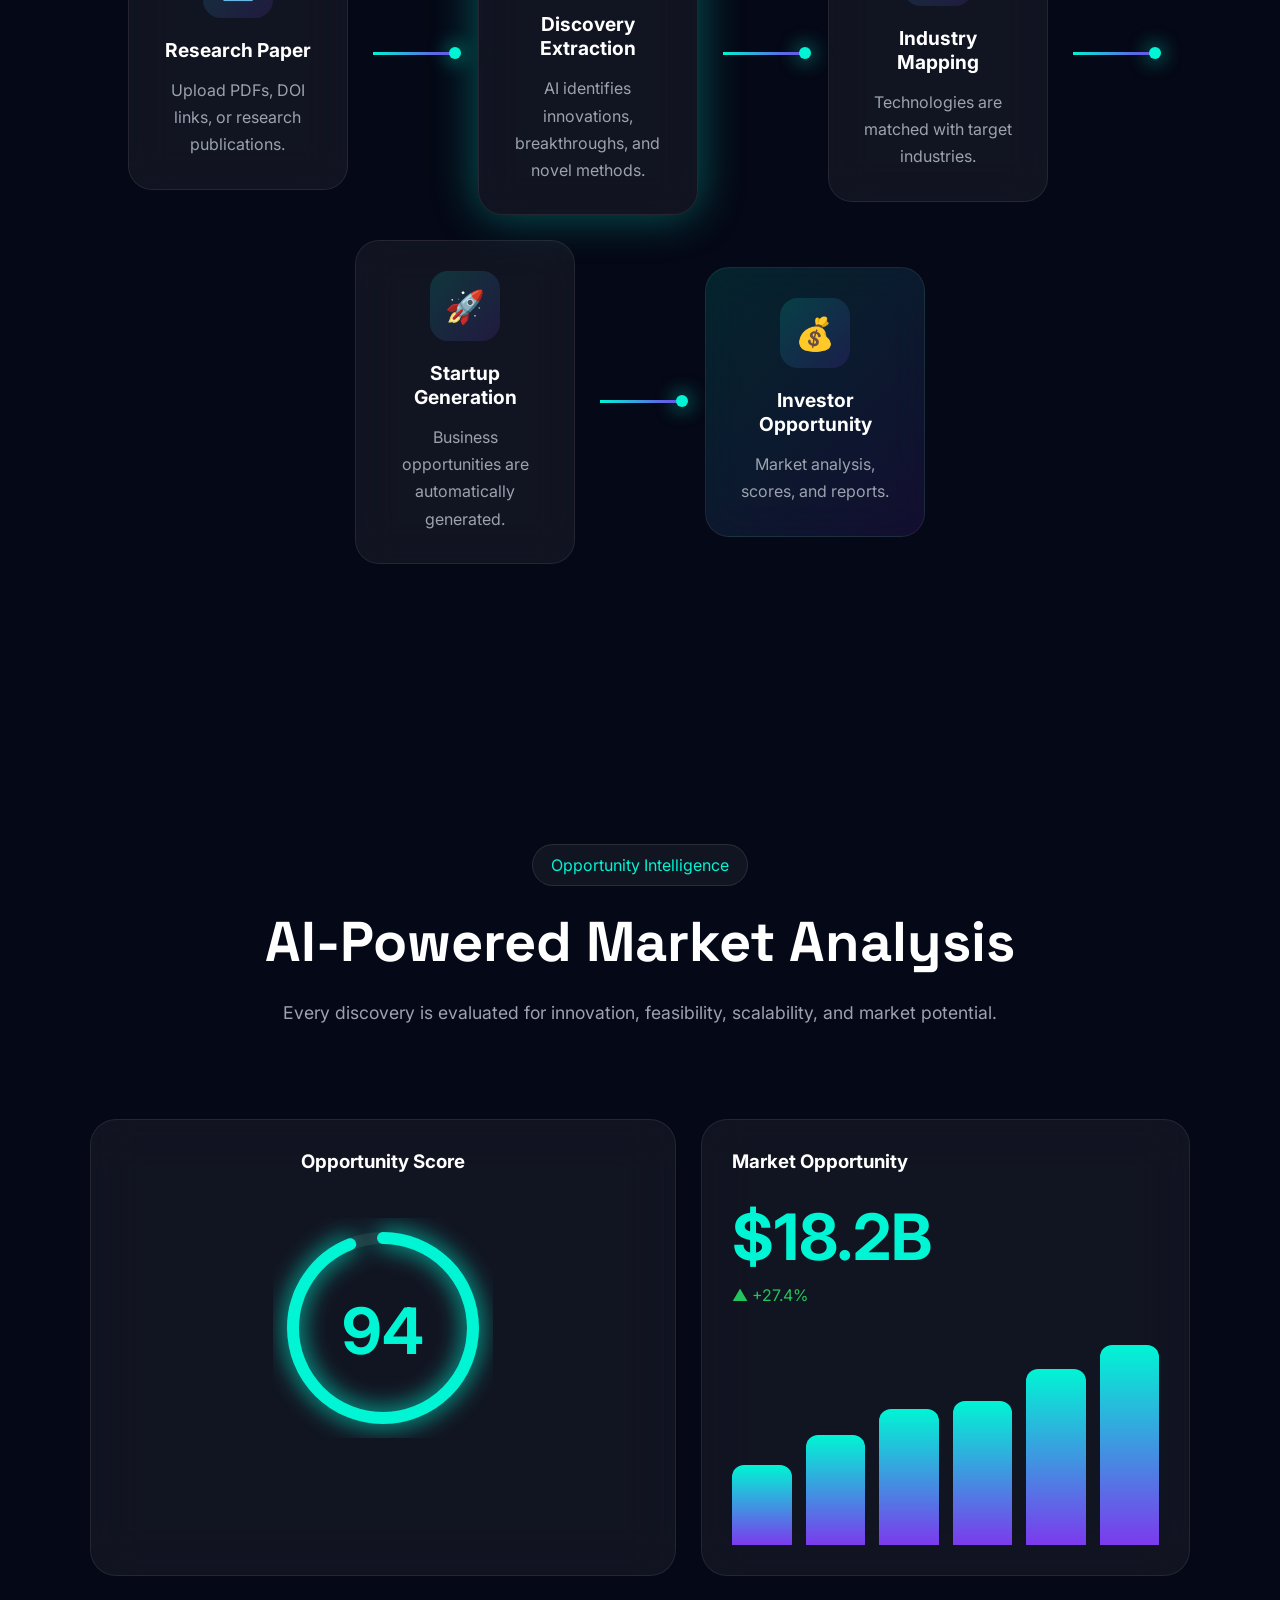
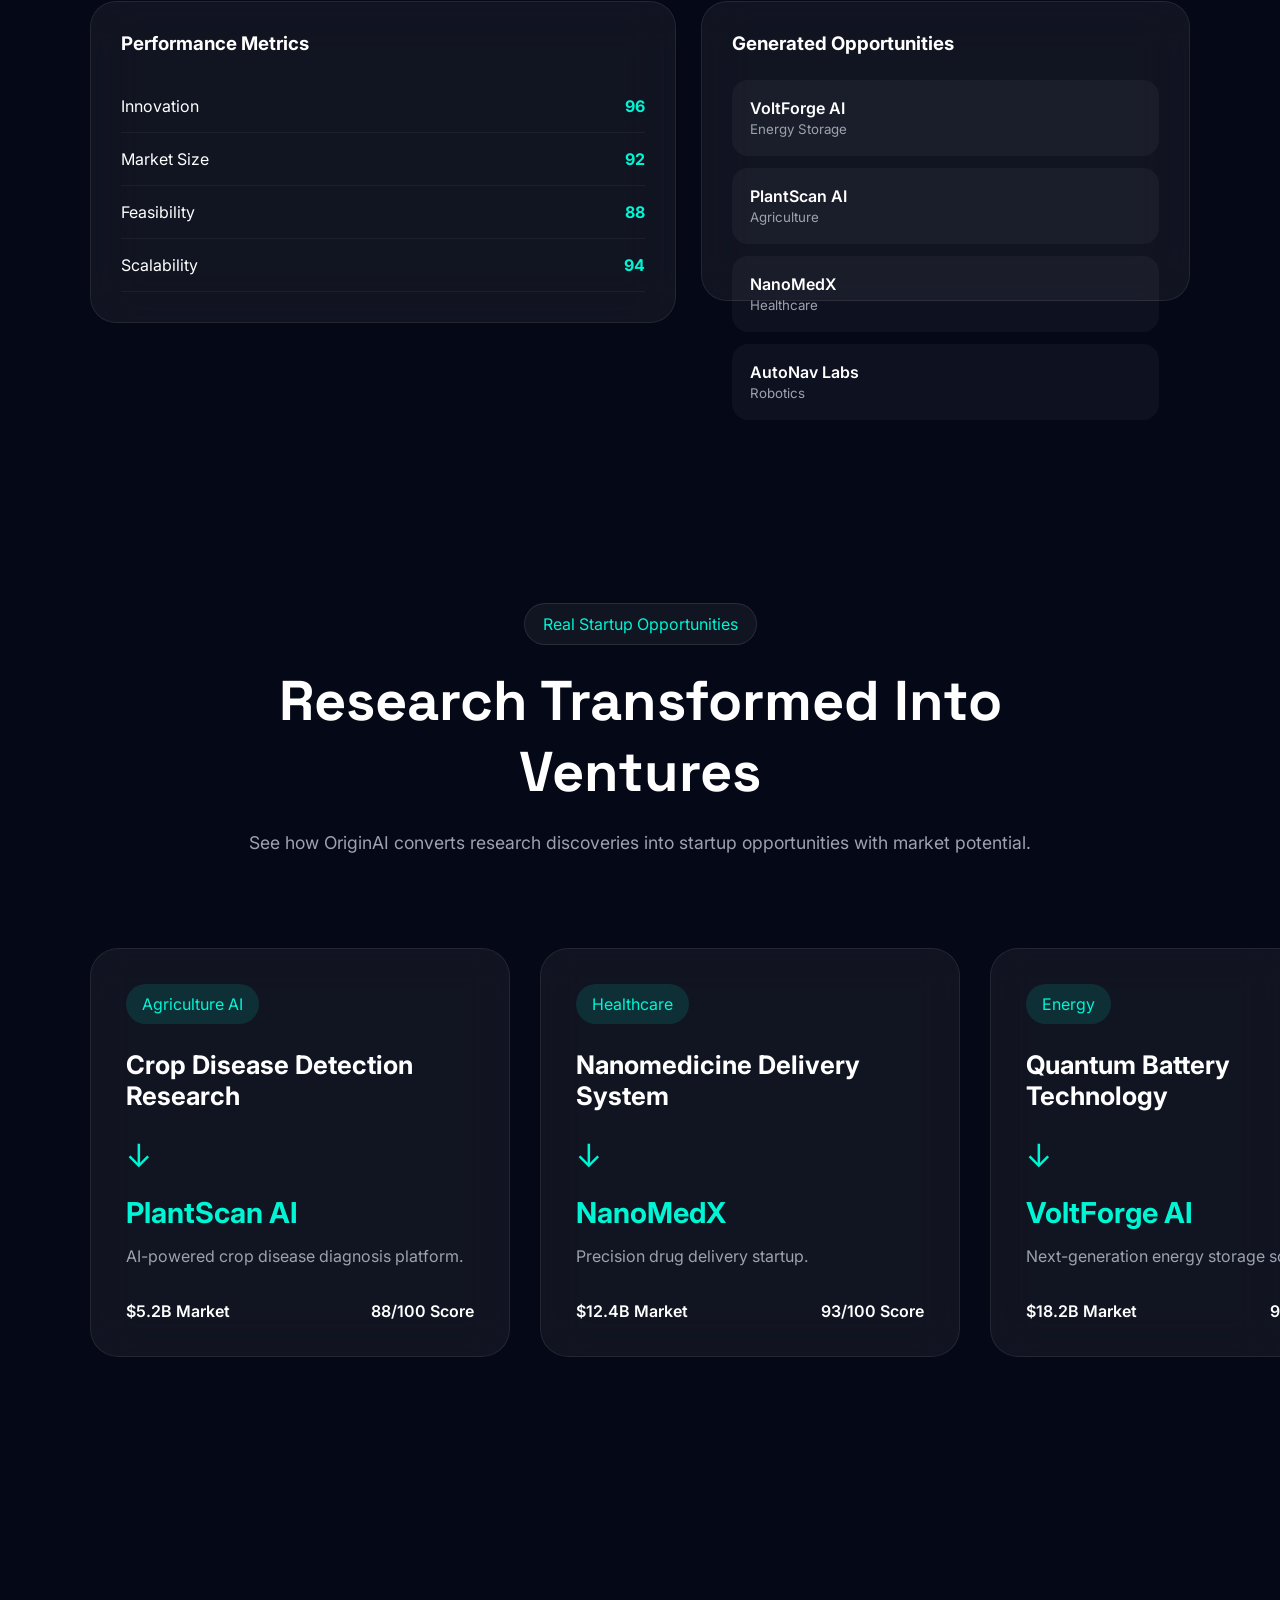
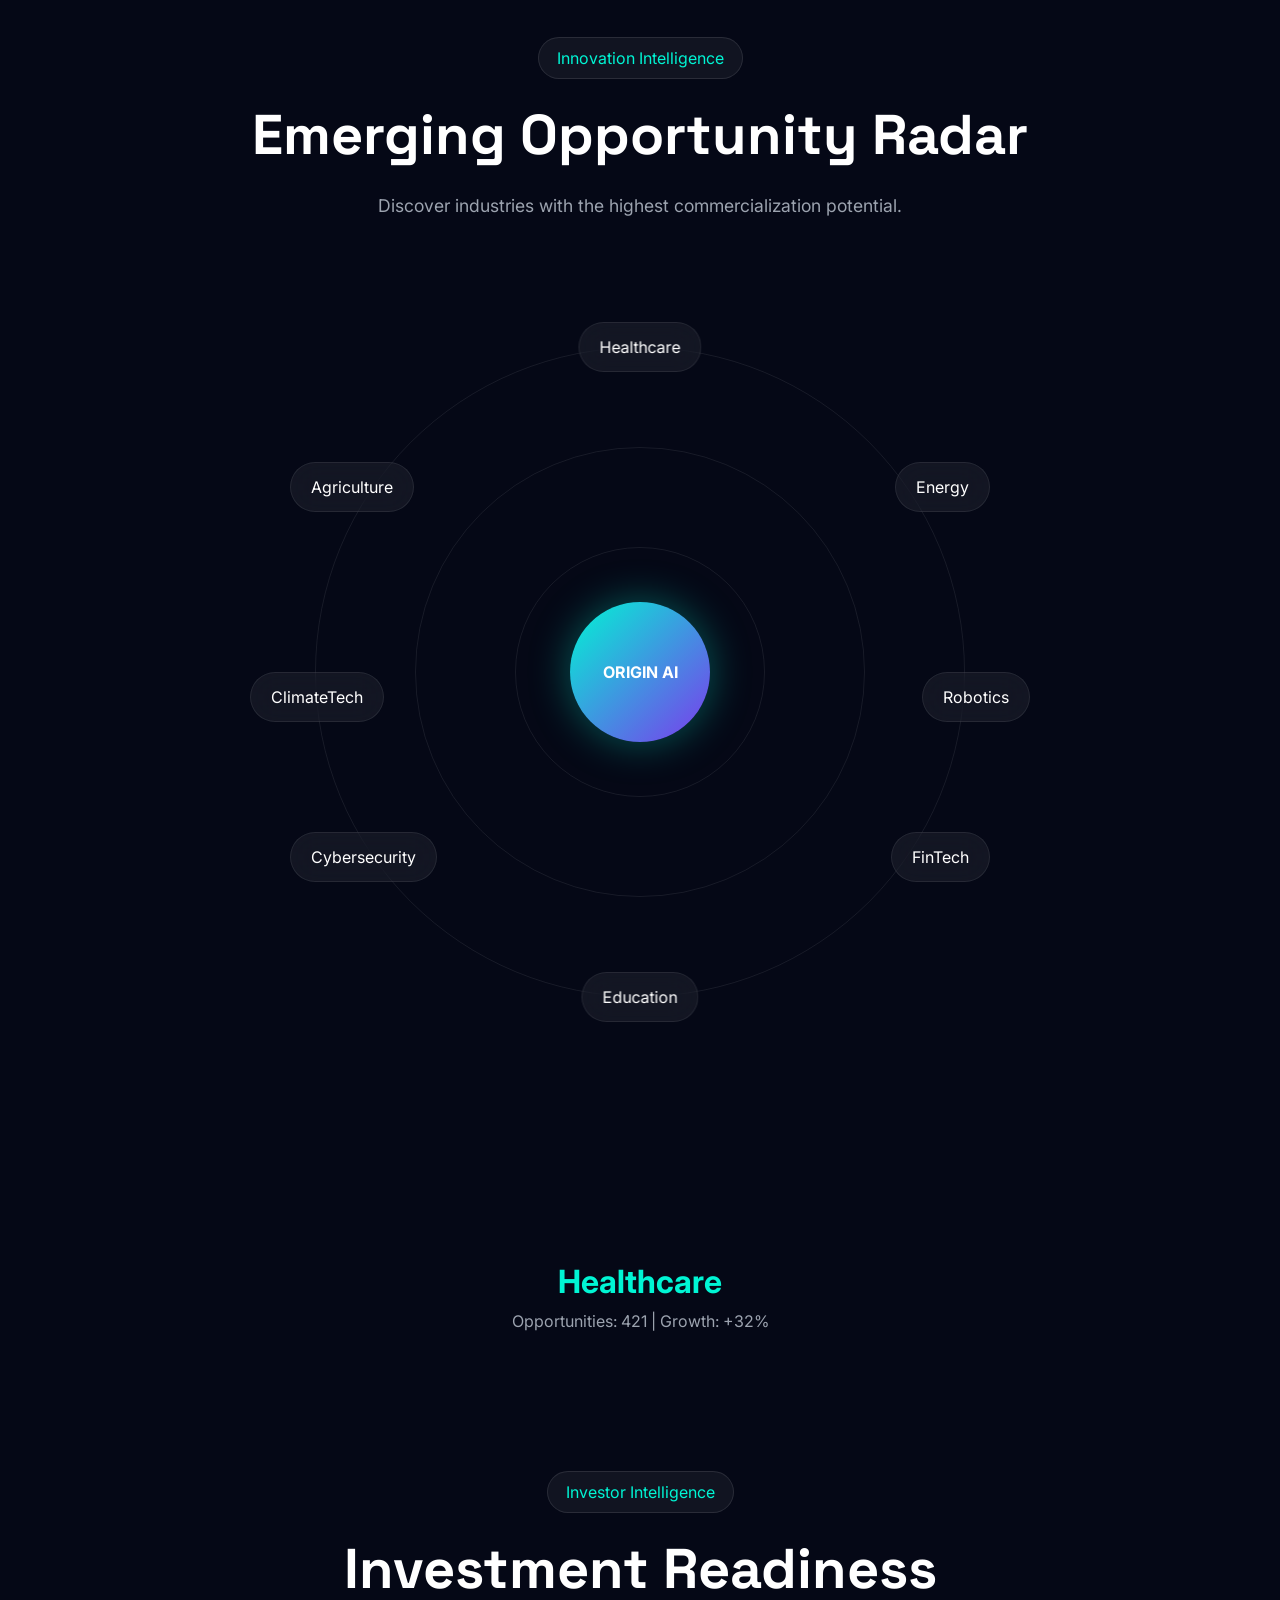
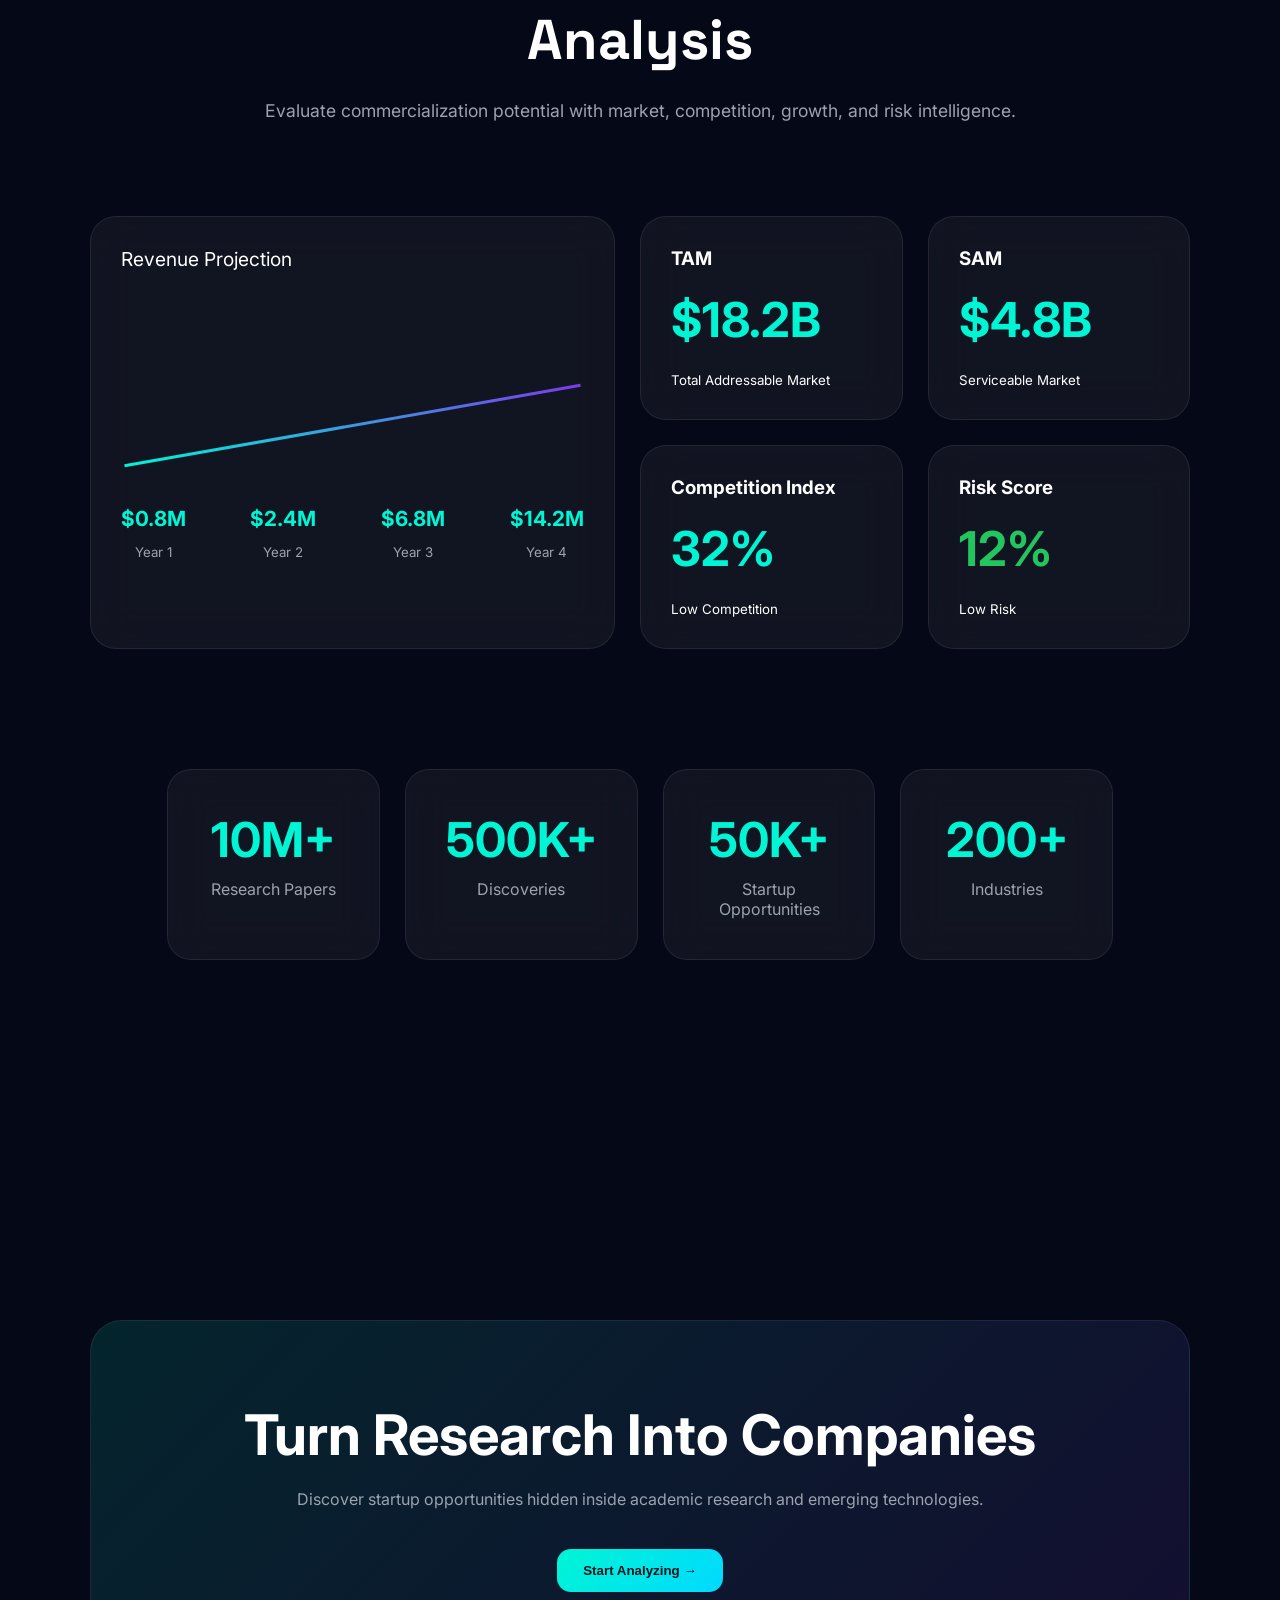
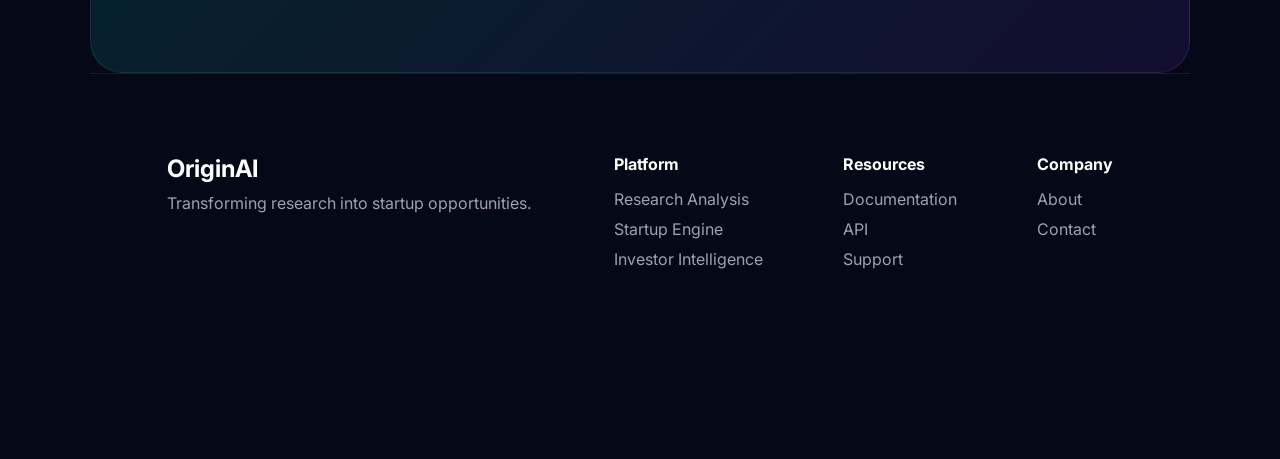
==== commit 6a0c339c: "Merge branch 'main' into 'manasvi-ci-fix' # Conflicts: #   .gitlab-ci.yml #   README.md #   app.py #" ====
--- a/templates/index.html
+++ b/templates/index.html
@@ -4,7 +4,7 @@
 <head>
     <meta charset="UTF-8">
     <meta name="viewport" content="width=device-width, initial-scale=1.0">
-    <title data-i18n="title.home">OriginAI | Transform Research Into Startup Opportunities</title>
+    <title>OriginAI | Transform Research Into Startup Opportunities</title>
 
     <!-- Google Fonts -->
     <link href="https://fonts.googleapis.com/css2?family=Space+Grotesk:wght@300;400;500;600;700&family=Inter:wght@300;400;500;600&display=swap" rel="stylesheet">
@@ -28,35 +28,25 @@
 
     <!-- Navbar -->
     <nav class="navbar">
-        <div class="logo" data-i18n="OriginAI">
+        <div class="logo">
             <span class="logo-circle"></span>
             OriginAI
         </div>
 
         <ul class="nav-links">
-            <li><a href="/" data-i18n="nav.home">Home</a></li>
-            <li><a href="/analyzer" data-i18n="nav.analyzer">Analyzer</a></li>
-            <li><a href="/dashboard" data-i18n="nav.dashboard">Dashboard</a></li>
-            <li><a href="/investor-report" data-i18n="nav.investor_report">Investor Report</a></li>
-            <li><a href="/pitchdeck" data-i18n="nav.pitchdeck">Pitch Deck</a></li>
+            <li><a href="/">Home</a></li>
+            <li><a href="/analyzer">Analyzer</a></li>
+            <li><a href="/dashboard">Dashboard</a></li>
+            <li><a href="/investor-report">Investor Report</a></li>
+            <li><a href="/pitchdeck">Pitch Deck</a></li>
         </ul>
 
         <div class="nav-buttons">
             <button class="btn-primary"
-                onclick="window.location.href='/analyzer'"
-                data-i18n="btn.analyze_research">
+                onclick="window.location.href='/analyzer'">
                 Analyze Research
             </button>
         </div>
-
-        <div class="lang-selector">
-            <select id="langSelector" aria-label="Language selector">
-                <option value="en">English</option>
-                <option value="hi">हिन्दी</option>
-                <option value="te">తెలుగు</option>
-                <option value="ta">தமிழ்</option>
-            </select>
-        </div>
     </nav>
 
     <!-- Hero -->
@@ -64,11 +54,11 @@
 
         <div class="hero-left">
 
-            <div class="hero-badge" data-i18n="hero.badge" data-i18n-html="true">
+            <div class="hero-badge">
                 AI-Powered Commercialization Engine
             </div>
 
-            <h1 data-i18n="hero.h1" data-i18n-html="true">
+            <h1>
                 Research Creates
                 <span>Discoveries</span>
                 <br>
@@ -76,18 +66,18 @@
                 <span>Companies</span>
             </h1>
 
-            <p data-i18n="hero.p">
+            <p>
                 Convert breakthrough academic research into startup opportunities,
                 investor-ready ventures, market intelligence, and real-world impact.
             </p>
 
             <div class="hero-buttons">
 
-                <button class="btn-primary hero-btn" onclick="window.location.href='/analyzer'" data-i18n="btn.start_analyzing">
+                <button class="btn-primary hero-btn" onclick="window.location.href='/analyzer'">
                     Start Analyzing
                 </button>
 
-                <button class="btn-glass hero-btn" onclick="window.location.href='/dashboard'" data-i18n="btn.watch_demo">
+                <button class="btn-glass hero-btn" onclick="window.location.href='/dashboard'">
                     Watch Demo
                 </button>
 
@@ -97,17 +87,17 @@
 
                 <div class="metric">
                     <h3>10M+</h3>
-                    <span data-i18n="hero.metric_research_papers">Research Papers</span>
+                    <span>Research Papers</span>
                 </div>
 
                 <div class="metric">
                     <h3>500K+</h3>
-                    <span data-i18n="hero.metric_discoveries">Discoveries</span>
+                    <span>Discoveries</span>
                 </div>
 
                 <div class="metric">
                     <h3>50K+</h3>
-                    <span data-i18n="hero.metric_startup_opportunities">Startup Opportunities</span>
+                    <span>Startup Opportunities</span>
                 </div>
 
             </div>
@@ -118,43 +108,43 @@
 
             <div class="pipeline-card">
 
-                    <div class="pipeline-title" data-i18n="pipeline.innovation_pipeline">
+                <div class="pipeline-title">
                     Innovation Pipeline
                 </div>
 
                 <div class="pipeline">
 
-                    <div class="pipeline-step active" data-i18n="home.pipeline_research_paper">
+                    <div class="pipeline-step active">
                         Research Paper
                     </div>
 
                     <div class="line"></div>
 
-                    <div class="pipeline-step" data-i18n="home.pipeline_discovery">
+                    <div class="pipeline-step">
                         Discovery
                     </div>
 
                     <div class="line"></div>
 
-                    <div class="pipeline-step" data-i18n="home.pipeline_industry_match">
+                    <div class="pipeline-step">
                         Industry Match
                     </div>
 
                     <div class="line"></div>
 
-                    <div class="pipeline-step" data-i18n="home.pipeline_problem_mapping">
+                    <div class="pipeline-step">
                         Problem Mapping
                     </div>
 
                     <div class="line"></div>
 
-                    <div class="pipeline-step" data-i18n="home.pipeline_startup_concept">
+                    <div class="pipeline-step">
                         Startup Concept
                     </div>
 
                     <div class="line"></div>
 
-                    <div class="pipeline-step final" data-i18n="home.pipeline_investment_opportunity">
+                    <div class="pipeline-step final">
                         Investment Opportunity
                     </div>
 
@@ -188,15 +178,19 @@
 
     <div class="section-header">
 
-        <span class="section-tag" data-i18n="home.agent_network_tag">
+        <span class="section-tag">
             AI Agent Ecosystem
         </span>
 
-        <h2 data-i18n="home.agent_network_title">
+        <h2>
             Multi-Agent Innovation Engine
         </h2>
 
-        <p data-i18n="home.agent_network_description">
+        <p>
+            Specialized AI agents collaborate to transform
+            research discoveries into startup opportunities.
+        </p>
+
     </div>
 
     <div class="agent-network">
@@ -208,57 +202,57 @@
         <div class="connection connection-5"></div>
 
         <div class="agent-card research">
-            <h3 data-i18n="home.agent_research_title">Research Agent</h3>
-            <p data-i18n="home.agent_research_description">
+            <h3>Research Agent</h3>
+            <p>
                 Understands papers and extracts findings.
             </p>
         </div>
 
         <div class="agent-card discovery">
-            <h3 data-i18n="home.agent_discovery_title">Discovery Agent</h3>
-            <p data-i18n="home.agent_discovery_description">
+            <h3>Discovery Agent</h3>
+            <p>
                 Finds novel innovations and breakthroughs.
             </p>
         </div>
 
         <div class="agent-card industry">
-            <h3 data-i18n="home.agent_industry_title">Industry Agent</h3>
-            <p data-i18n="home.agent_industry_description">
+            <h3>Industry Agent</h3>
+            <p>
                 Maps discoveries to industries.
             </p>
         </div>
 
         <div class="agent-card problem">
-            <h3 data-i18n="home.agent_problem_title">Problem Agent</h3>
-            <p data-i18n="home.agent_problem_description">
+            <h3>Problem Agent</h3>
+            <p>
                 Identifies real-world pain points.
             </p>
         </div>
 
         <div class="agent-card startup">
-            <h3 data-i18n="home.agent_startup_title">Startup Agent</h3>
-            <p data-i18n="home.agent_startup_description">
+            <h3>Startup Agent</h3>
+            <p>
                 Generates startup opportunities.
             </p>
         </div>
 
         <div class="agent-card market">
-            <h3 data-i18n="home.agent_market_title">Market Agent</h3>
-            <p data-i18n="home.agent_market_description">
+            <h3>Market Agent</h3>
+            <p>
                 Analyzes commercial potential.
             </p>
         </div>
 
         <div class="agent-card scoring">
-            <h3 data-i18n="home.agent_scoring_title">Scoring Agent</h3>
-            <p data-i18n="home.agent_scoring_description">
+            <h3>Scoring Agent</h3>
+            <p>
                 Evaluates opportunity strength.
             </p>
         </div>
 
         <div class="agent-card investor">
-            <h3 data-i18n="home.agent_investor_title">Investor Agent</h3>
-            <p data-i18n="home.agent_investor_description">
+            <h3>Investor Agent</h3>
+            <p>
                 Creates investor-ready reports.
             </p>
         </div>
@@ -270,19 +264,19 @@
 <!-- RESEARCH TO STARTUP PIPELINE -->
 <!-- ===================================== -->
 
-<section class="pipeline-section" data-i18n-section="pipeline">
+<section class="pipeline-section">
 
     <div class="section-header">
 
-        <span class="section-tag" data-i18n="home.pipeline_section_tag">
+        <span class="section-tag">
             Research Commercialization Process
         </span>
 
-        <h2 data-i18n="home.pipeline_section_title">
+        <h2>
             From Discovery To Startup
         </h2>
 
-        <p data-i18n="home.pipeline_section_description">
+        <p>
             OriginAI transforms academic breakthroughs into
             commercially viable startup opportunities through
             a structured AI-powered pipeline.
@@ -296,9 +290,9 @@
 
             <div class="stage-icon">📄</div>
 
-            <h3 data-i18n="home.pipeline_step_research_paper">Research Paper</h3>
-
-            <p data-i18n="home.pipeline_step_research_paper_desc">
+            <h3>Research Paper</h3>
+
+            <p>
                 Upload PDFs, DOI links,
                 or research publications.
             </p>
@@ -311,9 +305,9 @@
 
             <div class="stage-icon">🧠</div>
 
-            <h3 data-i18n="home.pipeline_step_discovery_extraction">Discovery Extraction</h3>
-
-            <p data-i18n="home.pipeline_step_discovery_extraction_desc">
+            <h3>Discovery Extraction</h3>
+
+            <p>
                 AI identifies innovations,
                 breakthroughs, and novel methods.
             </p>
@@ -326,9 +320,9 @@
 
             <div class="stage-icon">🏭</div>
 
-            <h3 data-i18n="home.pipeline_step_industry_mapping">Industry Mapping</h3>
-
-            <p data-i18n="home.pipeline_step_industry_mapping_desc">
+            <h3>Industry Mapping</h3>
+
+            <p>
                 Technologies are matched
                 with target industries.
             </p>
@@ -341,9 +335,9 @@
 
             <div class="stage-icon">🚀</div>
 
-            <h3 data-i18n="home.pipeline_step_startup_generation">Startup Generation</h3>
-
-            <p data-i18n="home.pipeline_step_startup_generation_desc">
+            <h3>Startup Generation</h3>
+
+            <p>
                 Business opportunities
                 are automatically generated.
             </p>
@@ -356,9 +350,9 @@
 
             <div class="stage-icon">💰</div>
 
-            <h3 data-i18n="home.pipeline_step_investor_opportunity">Investor Opportunity</h3>
-
-            <p data-i18n="home.pipeline_step_investor_opportunity_desc">
+            <h3>Investor Opportunity</h3>
+
+            <p>
                 Market analysis,
                 scores, and reports.
             </p>
@@ -376,15 +370,15 @@
 
     <div class="section-header">
 
-        <span class="section-tag" data-i18n="home.dashboard_section_tag">
+        <span class="section-tag">
             Opportunity Intelligence
         </span>
 
-        <h2 data-i18n="home.dashboard_section_title">
+        <h2>
             AI-Powered Market Analysis
         </h2>
 
-        <p data-i18n="home.dashboard_section_description">
+        <p>
             Every discovery is evaluated for innovation,
             feasibility, scalability, and market potential.
         </p>
@@ -397,7 +391,7 @@
 
         <div class="dashboard-card score-card">
 
-            <h3 data-i18n="opportunity.score">Opportunity Score</h3>
+            <h3>Opportunity Score</h3>
 
             <div class="score-ring">
 
@@ -431,13 +425,13 @@
 
         <div class="dashboard-card market-card">
 
-            <h3 data-i18n="home.market_opportunity_title">Market Opportunity</h3>
+            <h3>Market Opportunity</h3>
 
             <div class="market-value">
                 $18.2B
             </div>
 
-            <span class="market-growth" data-i18n="home.market_growth">
+            <span class="market-growth">
                 ▲ +27.4%
             </span>
 
@@ -458,25 +452,25 @@
 
         <div class="dashboard-card metrics-card">
 
-            <h3 data-i18n="home.performance_metrics_title">Performance Metrics</h3>
+            <h3>Performance Metrics</h3>
 
             <div class="metric-row">
-                <span data-i18n="home.metric_innovation">Innovation</span>
+                <span>Innovation</span>
                 <span>96</span>
             </div>
 
             <div class="metric-row">
-                <span data-i18n="home.metric_market_size">Market Size</span>
+                <span>Market Size</span>
                 <span>92</span>
             </div>
 
             <div class="metric-row">
-                <span data-i18n="home.metric_feasibility">Feasibility</span>
+                <span>Feasibility</span>
                 <span>88</span>
             </div>
 
             <div class="metric-row">
-                <span data-i18n="home.metric_scalability">Scalability</span>
+                <span>Scalability</span>
                 <span>94</span>
             </div>
 
@@ -486,26 +480,26 @@
 
         <div class="dashboard-card startup-feed">
 
-            <h3 data-i18n="home.generated_opportunities_title">Generated Opportunities</h3>
+            <h3>Generated Opportunities</h3>
 
             <div class="startup-item">
-                <span data-i18n="home.showcase_startup_name_1">VoltForge AI</span>
-                <small data-i18n="home.showcase_startup_sector_1">Energy Storage</small>
+                <span>VoltForge AI</span>
+                <small>Energy Storage</small>
             </div>
 
             <div class="startup-item">
-                <span data-i18n="home.showcase_startup_name_2">PlantScan AI</span>
-                <small data-i18n="home.showcase_startup_sector_2">Agriculture</small>
+                <span>PlantScan AI</span>
+                <small>Agriculture</small>
             </div>
 
             <div class="startup-item">
-                <span data-i18n="home.showcase_startup_name_3">NanoMedX</span>
-                <small data-i18n="home.showcase_startup_sector_3">Healthcare</small>
+                <span>NanoMedX</span>
+                <small>Healthcare</small>
             </div>
 
             <div class="startup-item">
-                <span data-i18n="home.showcase_startup_name_4">AutoNav Labs</span>
-                <small data-i18n="home.showcase_startup_sector_4">Robotics</small>
+                <span>AutoNav Labs</span>
+                <small>Robotics</small>
             </div>
 
         </div>
@@ -527,15 +521,15 @@
 
     <div class="section-header">
 
-        <span class="section-tag" data-i18n="home.showcase_section_tag">
+        <span class="section-tag">
             Real Startup Opportunities
         </span>
 
-        <h2 data-i18n="home.showcase_section_title">
+        <h2>
             Research Transformed Into Ventures
         </h2>
 
-        <p data-i18n="home.showcase_section_description">
+        <p>
             See how OriginAI converts research discoveries into
             startup opportunities with market potential.
         </p>
@@ -546,26 +540,26 @@
 
         <div class="showcase-card">
 
-            <div class="research-tag" data-i18n="home.showcase_tag_1">
+            <div class="research-tag">
                 Agriculture AI
             </div>
 
-            <h3 data-i18n="home.showcase_title_1">Crop Disease Detection Research</h3>
+            <h3>Crop Disease Detection Research</h3>
 
             <div class="showcase-arrow">
                 ↓
             </div>
 
-            <h4 data-i18n="home.showcase_project_1">PlantScan AI</h4>
-
-            <p data-i18n="home.showcase_description_1">
+            <h4>PlantScan AI</h4>
+
+            <p>
                 AI-powered crop disease diagnosis platform.
             </p>
 
             <div class="showcase-footer">
 
-                <span data-i18n="home.showcase_market_1">$5.2B Market</span>
-                <span data-i18n="home.showcase_score_1">88/100 Score</span>
+                <span>$5.2B Market</span>
+                <span>88/100 Score</span>
 
             </div>
 
@@ -573,26 +567,26 @@
 
         <div class="showcase-card">
 
-            <div class="research-tag" data-i18n="home.showcase_tag_2">
+            <div class="research-tag">
                 Healthcare
             </div>
 
-            <h3 data-i18n="home.showcase_title_2">Nanomedicine Delivery System</h3>
+            <h3>Nanomedicine Delivery System</h3>
 
             <div class="showcase-arrow">
                 ↓
             </div>
 
-            <h4 data-i18n="home.showcase_project_2">NanoMedX</h4>
-
-            <p data-i18n="home.showcase_description_2">
+            <h4>NanoMedX</h4>
+
+            <p>
                 Precision drug delivery startup.
             </p>
 
             <div class="showcase-footer">
 
-                <span data-i18n="home.showcase_market_2">$12.4B Market</span>
-                <span data-i18n="home.showcase_score_2">93/100 Score</span>
+                <span>$12.4B Market</span>
+                <span>93/100 Score</span>
 
             </div>
 
@@ -600,26 +594,26 @@
 
         <div class="showcase-card">
 
-            <div class="research-tag" data-i18n="home.showcase_tag_3">
+            <div class="research-tag">
                 Energy
             </div>
 
-            <h3 data-i18n="home.showcase_title_3">Quantum Battery Technology</h3>
+            <h3>Quantum Battery Technology</h3>
 
             <div class="showcase-arrow">
                 ↓
             </div>
 
-            <h4 data-i18n="home.showcase_project_3">VoltForge AI</h4>
-
-            <p data-i18n="home.showcase_description_3">
+            <h4>VoltForge AI</h4>
+
+            <p>
                 Next-generation energy storage solutions.
             </p>
 
             <div class="showcase-footer">
 
-                <span data-i18n="home.showcase_market_3">$18.2B Market</span>
-                <span data-i18n="home.showcase_score_3">94/100 Score</span>
+                <span>$18.2B Market</span>
+                <span>94/100 Score</span>
 
             </div>
 
@@ -627,26 +621,26 @@
 
         <div class="showcase-card">
 
-            <div class="research-tag" data-i18n="home.showcase_tag_4">
+            <div class="research-tag">
                 Robotics
             </div>
 
-            <h3 data-i18n="home.showcase_title_4">Autonomous Navigation Research</h3>
+            <h3>Autonomous Navigation Research</h3>
 
             <div class="showcase-arrow">
                 ↓
             </div>
 
-            <h4 data-i18n="home.showcase_project_4">AutoNav Labs</h4>
-
-            <p data-i18n="home.showcase_description_4">
+            <h4>AutoNav Labs</h4>
+
+            <p>
                 Autonomous mobility intelligence platform.
             </p>
 
             <div class="showcase-footer">
 
-                <span data-i18n="home.showcase_market_4">$21B Market</span>
-                <span data-i18n="home.showcase_score_4">91/100 Score</span>
+                <span>$21B Market</span>
+                <span>91/100 Score</span>
 
             </div>
 
@@ -663,15 +657,15 @@
 
     <div class="section-header">
 
-        <span class="section-tag" data-i18n="home.radar_section_tag">
+        <span class="section-tag">
             Innovation Intelligence
         </span>
 
-        <h2 data-i18n="home.radar_section_title">
+        <h2>
             Emerging Opportunity Radar
         </h2>
 
-        <p data-i18n="home.radar_section_description">
+        <p>
             Discover industries with the highest commercialization potential.
         </p>
 
@@ -683,39 +677,39 @@
         <div class="radar-circle circle-2"></div>
         <div class="radar-circle circle-3"></div>
 
-        <div class="radar-center" data-i18n="home.radar_brand">
+        <div class="radar-center">
             ORIGIN AI
         </div>
 
-        <div class="radar-node healthcare" data-i18n="home.radar_node_healthcare">
+        <div class="radar-node healthcare">
             Healthcare
         </div>
 
-        <div class="radar-node energy" data-i18n="home.radar_node_energy">
+        <div class="radar-node energy">
             Energy
         </div>
 
-        <div class="radar-node agriculture" data-i18n="home.radar_node_agriculture">
+        <div class="radar-node agriculture">
             Agriculture
         </div>
 
-        <div class="radar-node robotics" data-i18n="home.radar_node_robotics">
+        <div class="radar-node robotics">
             Robotics
         </div>
 
-        <div class="radar-node fintech" data-i18n="home.radar_node_fintech">
+        <div class="radar-node fintech">
             FinTech
         </div>
 
-        <div class="radar-node climate" data-i18n="home.radar_node_climate">
+        <div class="radar-node climate">
             ClimateTech
         </div>
 
-        <div class="radar-node cyber" data-i18n="home.radar_node_cyber">
+        <div class="radar-node cyber">
             Cybersecurity
         </div>
 
-        <div class="radar-node education" data-i18n="home.radar_node_education">
+        <div class="radar-node education">
             Education
         </div>
 
@@ -725,11 +719,11 @@
 
 <div class="radar-info">
 
-    <h3 id="industryName" data-i18n="home.radar_info_industry_name">
+    <h3 id="industryName">
         Healthcare
     </h3>
 
-    <p id="industryStats" data-i18n="home.radar_info_industry_stats">
+    <p id="industryStats">
         Opportunities: 421 | Growth: +32%
     </p>
 
@@ -742,15 +736,15 @@
 
     <div class="section-header">
 
-        <span class="section-tag" data-i18n="home.investor_section_tag">
+        <span class="section-tag">
             Investor Intelligence
         </span>
 
-        <h2 data-i18n="home.investor_section_title">
+        <h2>
             Investment Readiness Analysis
         </h2>
 
-        <p data-i18n="home.investor_section_description">
+        <p>
             Evaluate commercialization potential with market,
             competition, growth, and risk intelligence.
         </p>
@@ -763,7 +757,7 @@
 
         <div class="investor-card large-card">
 
-            <div class="card-header" data-i18n="home.revenue_projection_title">
+            <div class="card-header">
                 Revenue Projection
             </div>
 
@@ -773,22 +767,22 @@
 
                 <div class="year">
                     <span>$0.8M</span>
-                    <small data-i18n="home.revenue_projection_year_1">Year 1</small>
+                    <small>Year 1</small>
                 </div>
 
                 <div class="year">
                     <span>$2.4M</span>
-                    <small data-i18n="home.revenue_projection_year_2">Year 2</small>
+                    <small>Year 2</small>
                 </div>
 
                 <div class="year">
                     <span>$6.8M</span>
-                    <small data-i18n="home.revenue_projection_year_3">Year 3</small>
+                    <small>Year 3</small>
                 </div>
 
                 <div class="year">
                     <span>$14.2M</span>
-                    <small data-i18n="home.revenue_projection_year_4">Year 4</small>
+                    <small>Year 4</small>
                 </div>
 
             </div>
@@ -799,49 +793,49 @@
 
         <div class="investor-card">
 
-            <h3 data-i18n="home.investor_tam_title">TAM</h3>
+            <h3>TAM</h3>
 
             <div class="big-number">
                 $18.2B
             </div>
 
-            <small data-i18n="home.investor_tam_description">Total Addressable Market</small>
+            <small>Total Addressable Market</small>
 
         </div>
 
         <div class="investor-card">
 
-            <h3 data-i18n="home.investor_sam_title">SAM</h3>
+            <h3>SAM</h3>
 
             <div class="big-number">
                 $4.8B
             </div>
 
-            <small data-i18n="home.investor_sam_description">Serviceable Market</small>
+            <small>Serviceable Market</small>
 
         </div>
 
         <div class="investor-card">
 
-            <h3 data-i18n="home.competition_index_title">Competition Index</h3>
+            <h3>Competition Index</h3>
 
             <div class="big-number">
                 32%
             </div>
 
-            <small data-i18n="home.competition_index_description">Low Competition</small>
+            <small>Low Competition</small>
 
         </div>
 
         <div class="investor-card">
 
-            <h3 data-i18n="home.risk_score_title">Risk Score</h3>
+            <h3>Risk Score</h3>
 
             <div class="big-number risk">
                 12%
             </div>
 
-            <small data-i18n="home.risk_score_description">Low Risk</small>
+            <small>Low Risk</small>
 
         </div>
 
@@ -850,22 +844,22 @@
 
     <div class="stat-card">
         <h2>10M+</h2>
-        <p data-i18n="home.stats_research_papers">Research Papers</p>
+        <p>Research Papers</p>
     </div>
 
     <div class="stat-card">
         <h2>500K+</h2>
-        <p data-i18n="home.stats_discoveries">Discoveries</p>
+        <p>Discoveries</p>
     </div>
 
     <div class="stat-card">
         <h2>50K+</h2>
-        <p data-i18n="home.stats_startup_opportunities">Startup Opportunities</p>
+        <p>Startup Opportunities</p>
     </div>
 
     <div class="stat-card">
         <h2>200+</h2>
-        <p data-i18n="home.stats_industries">Industries</p>
+        <p>Industries</p>
     </div>
 
 </section>
@@ -874,16 +868,16 @@
 
     <div class="cta-card">
 
-        <h2 data-i18n="home.cta_title">
+        <h2>
             Turn Research Into Companies
         </h2>
 
-        <p data-i18n="home.cta_description">
+        <p>
             Discover startup opportunities hidden inside
             academic research and emerging technologies.
         </p>
 
-        <button class="btn-primary" data-i18n="btn.start_analyzing">
+        <button class="btn-primary">
             Start Analyzing →
         </button>
 
@@ -894,7 +888,7 @@
 
         <h2>OriginAI</h2>
 
-        <p data-i18n="home.footer_tagline">
+        <p>
             Transforming research into startup opportunities.
         </p>
 
@@ -903,23 +897,23 @@
     <div class="footer-links">
 
         <div>
-            <h4 data-i18n="home.footer_section_platform">Platform</h4>
-            <a href="/analyzer" data-i18n="home.footer_link_research_analysis">Research Analysis</a>
-            <a href="/dashboard" data-i18n="home.footer_link_startup_engine">Startup Engine</a>
-            <a href="/investor-report" data-i18n="home.footer_link_investor_intelligence">Investor Intelligence</a>
+            <h4>Platform</h4>
+            <a href="/analyzer">Research Analysis</a>
+            <a href="/dashboard">Startup Engine</a>
+            <a href="/investor-report">Investor Intelligence</a>
         </div>
 
         <div>
-            <h4 data-i18n="home.footer_section_resources">Resources</h4>
-            <a href="/investor-report" data-i18n="home.footer_link_documentation">Documentation</a>
-            <a href="/investor-report" data-i18n="home.footer_link_api">API</a>
-            <a href="/investor-report" data-i18n="home.footer_link_support">Support</a>
+            <h4>Resources</h4>
+            <a href="/investor-report">Documentation</a>
+            <a href="/investor-report">API</a>
+            <a href="/investor-report">Support</a>
         </div>
 
         <div>
-            <h4 data-i18n="home.footer_section_company">Company</h4>
-            <a href="/" data-i18n="home.footer_link_about">About</a>
-            <a href="/" data-i18n="home.footer_link_contact">Contact</a>
+            <h4>Company</h4>
+            <a href="/">About</a>
+            <a href="/">Contact</a>
     </div>
 
 </footer>
@@ -933,7 +927,6 @@
         });
     </script>
 
-    <script src="/static/js/i18n.js"></script>
     <script src="/static/js/main.js"></script>
 
 </body>
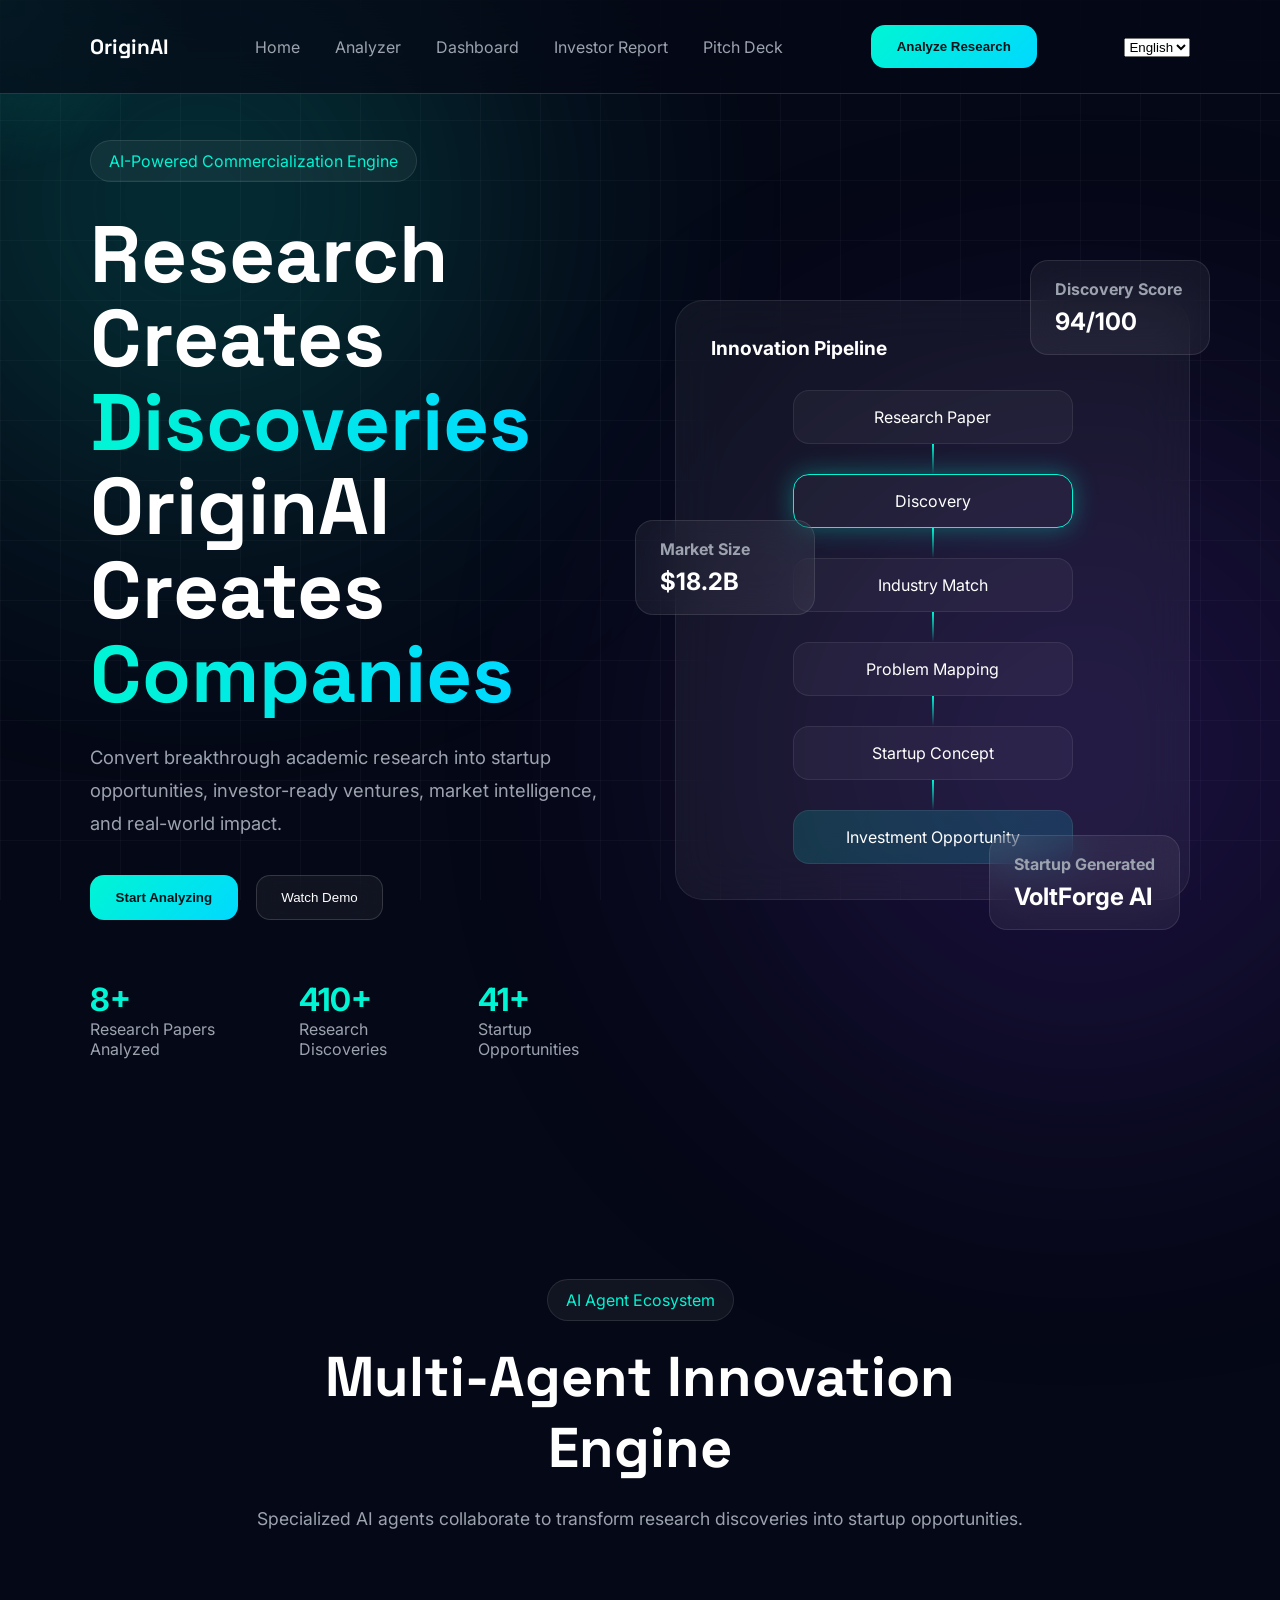
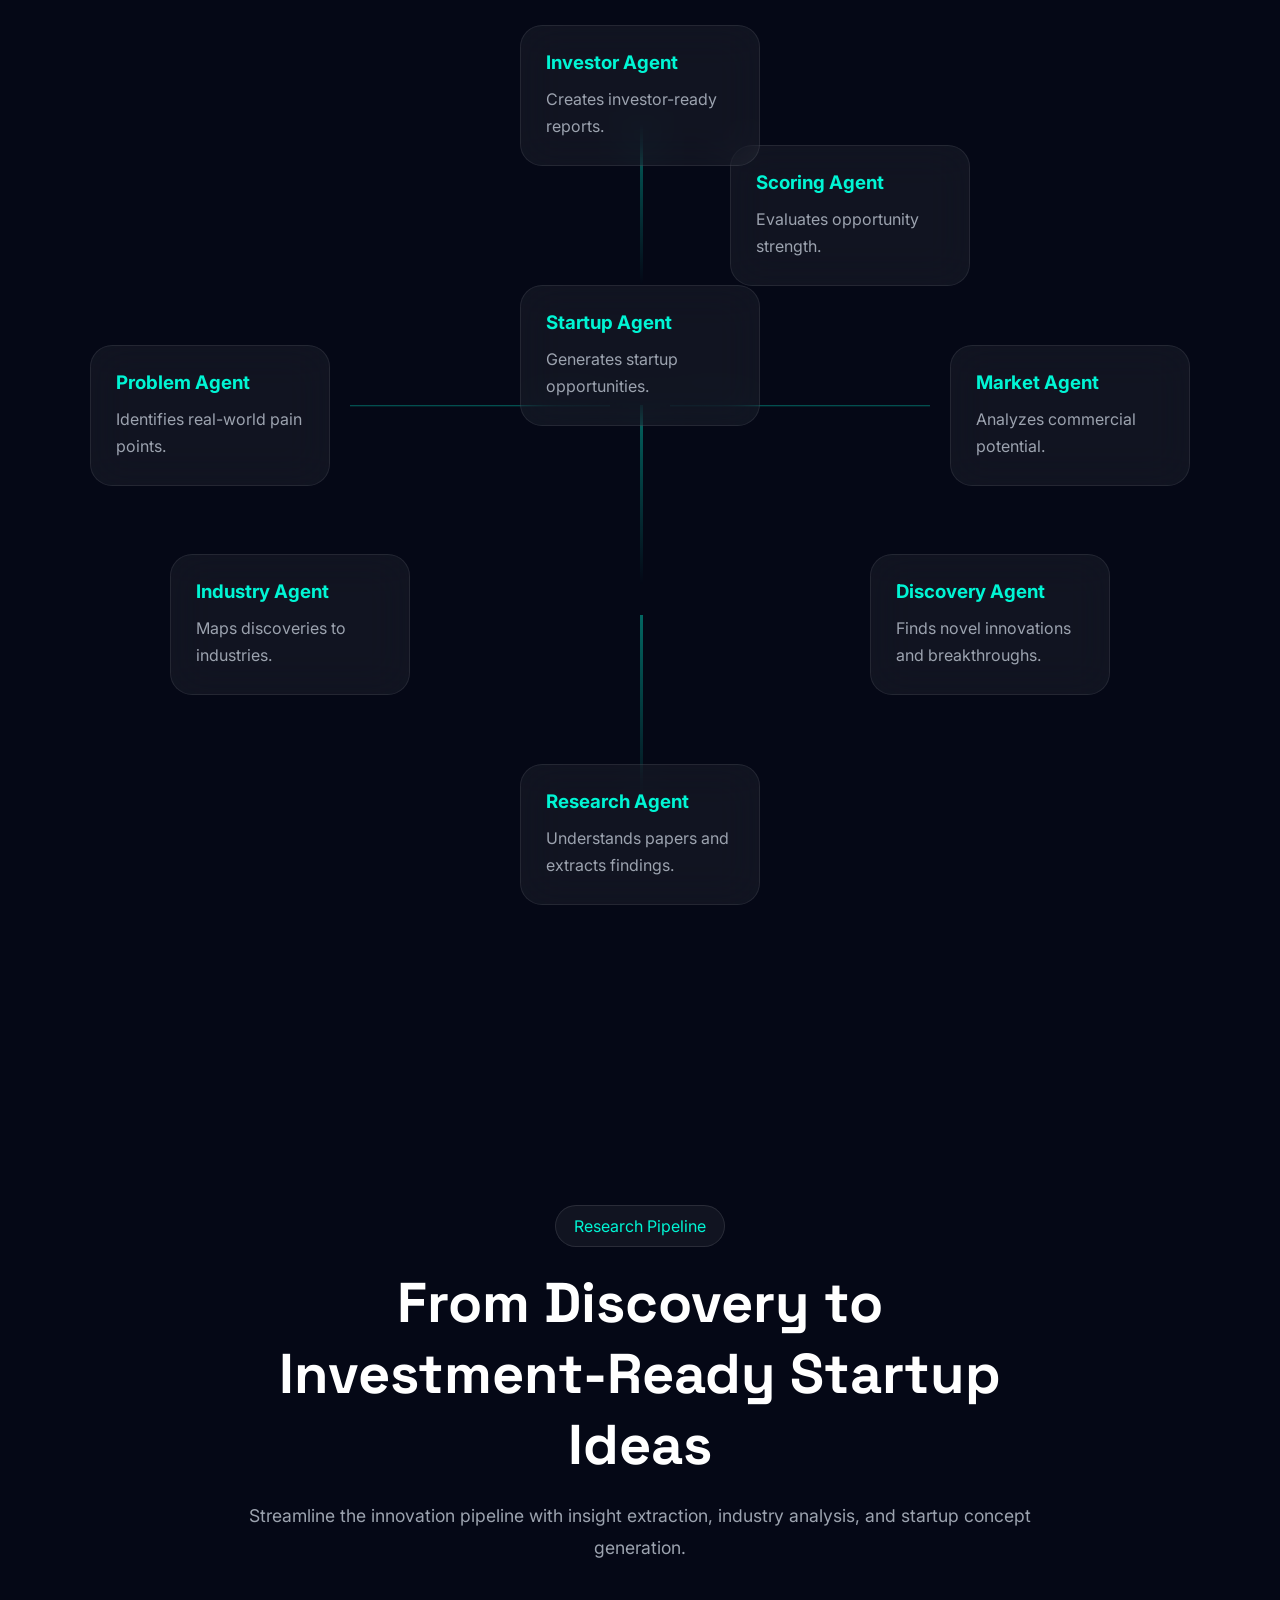
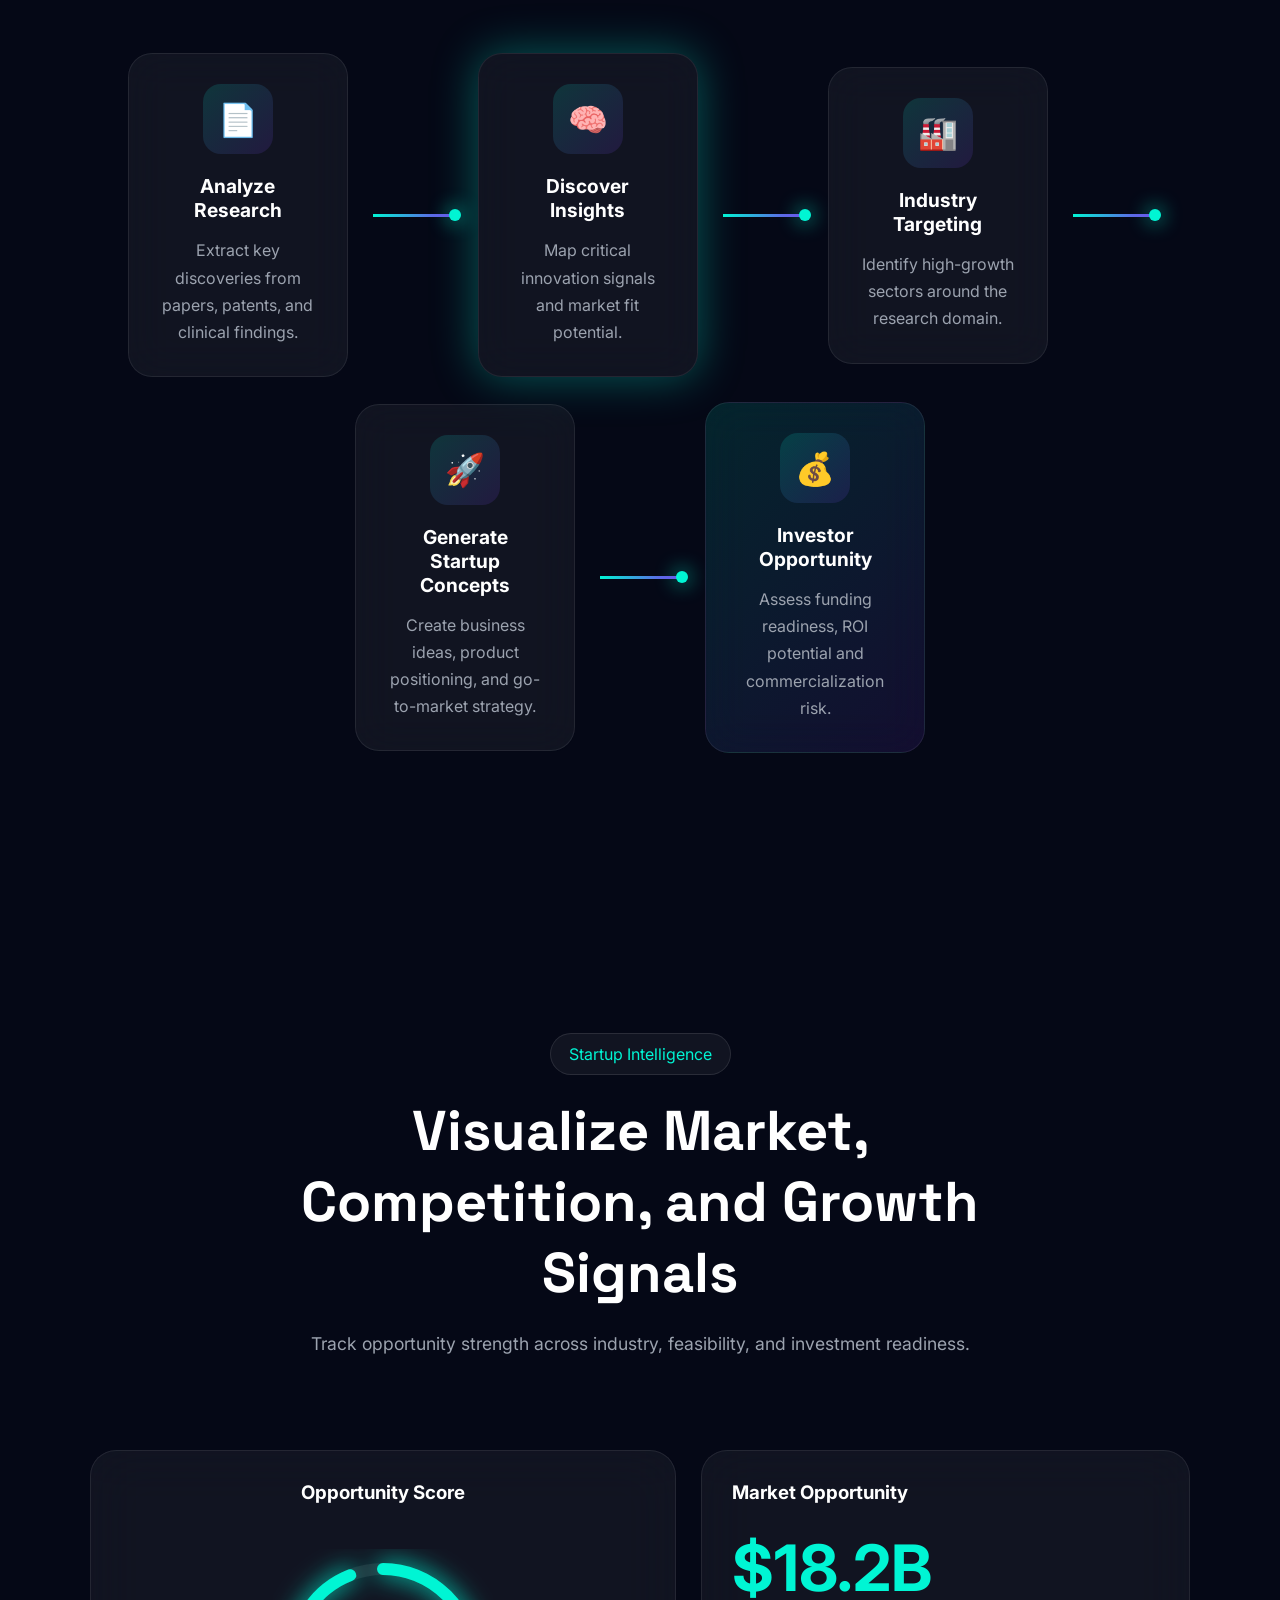
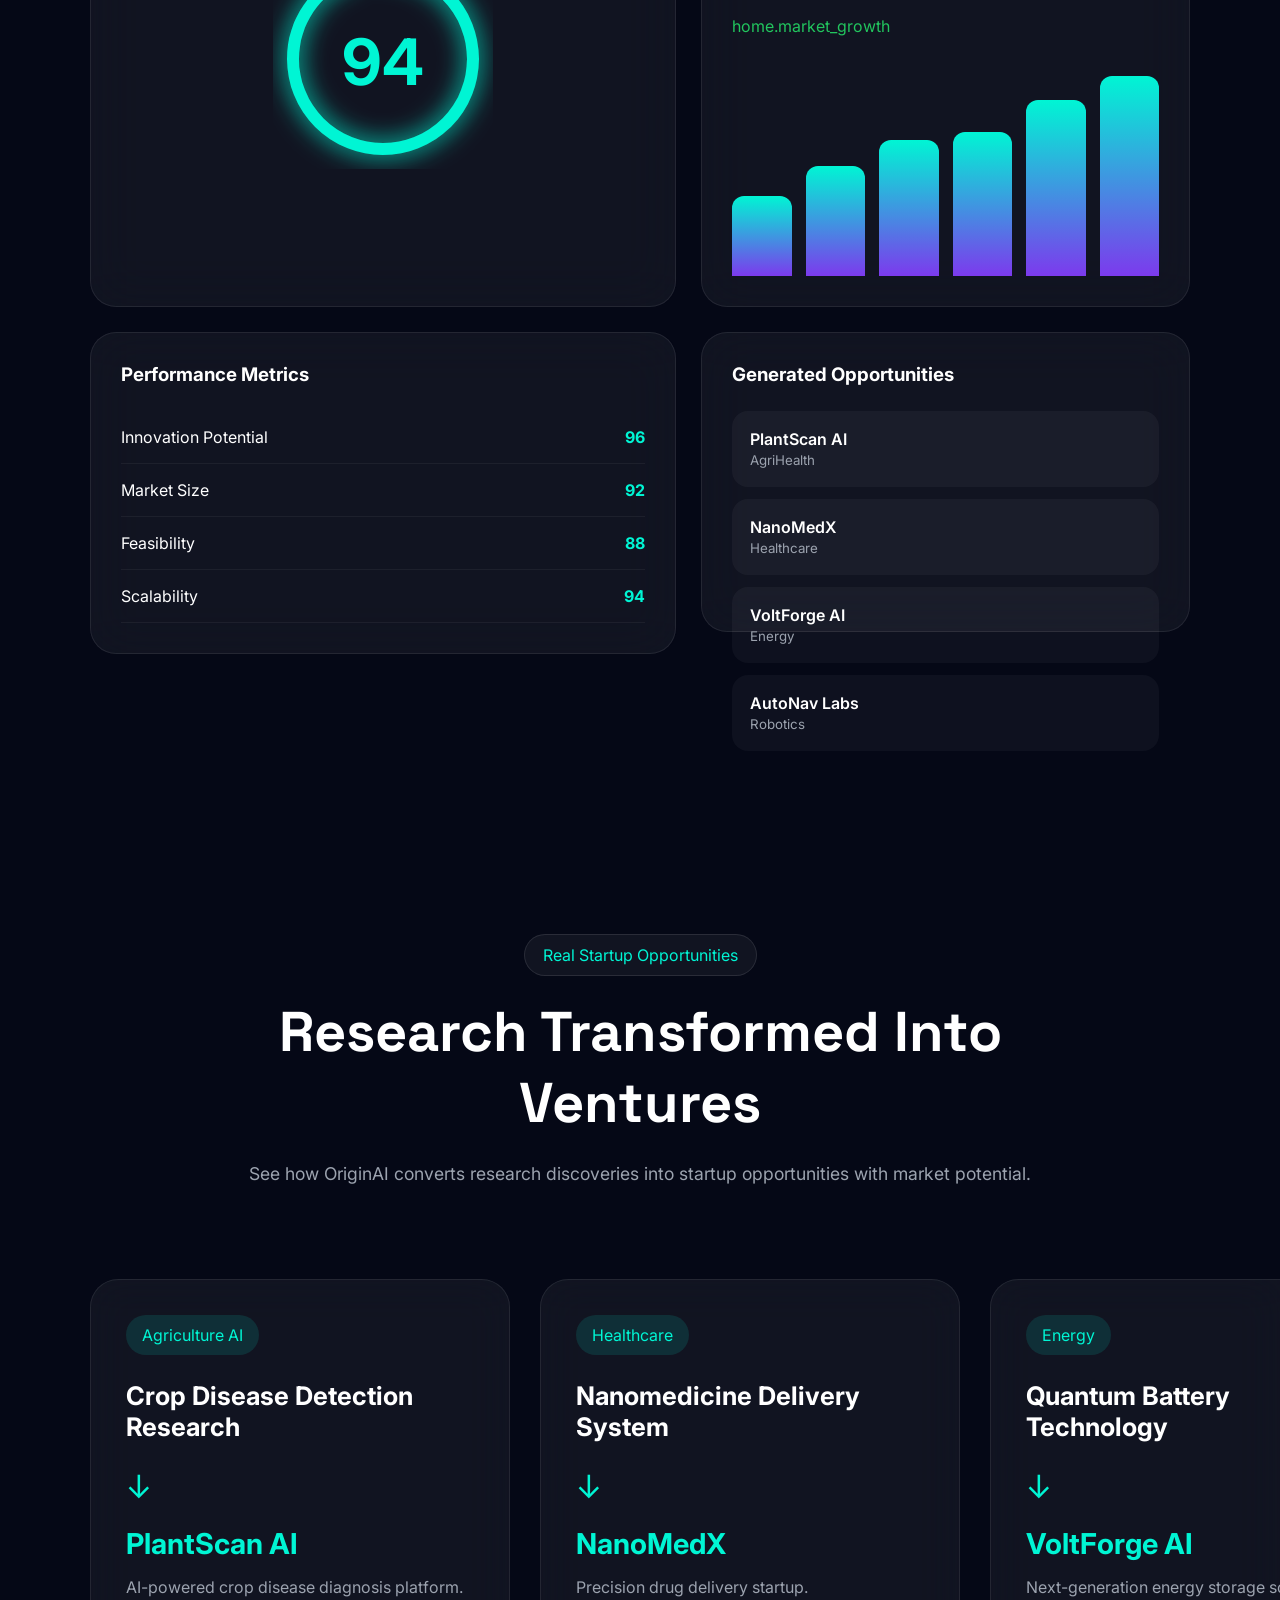
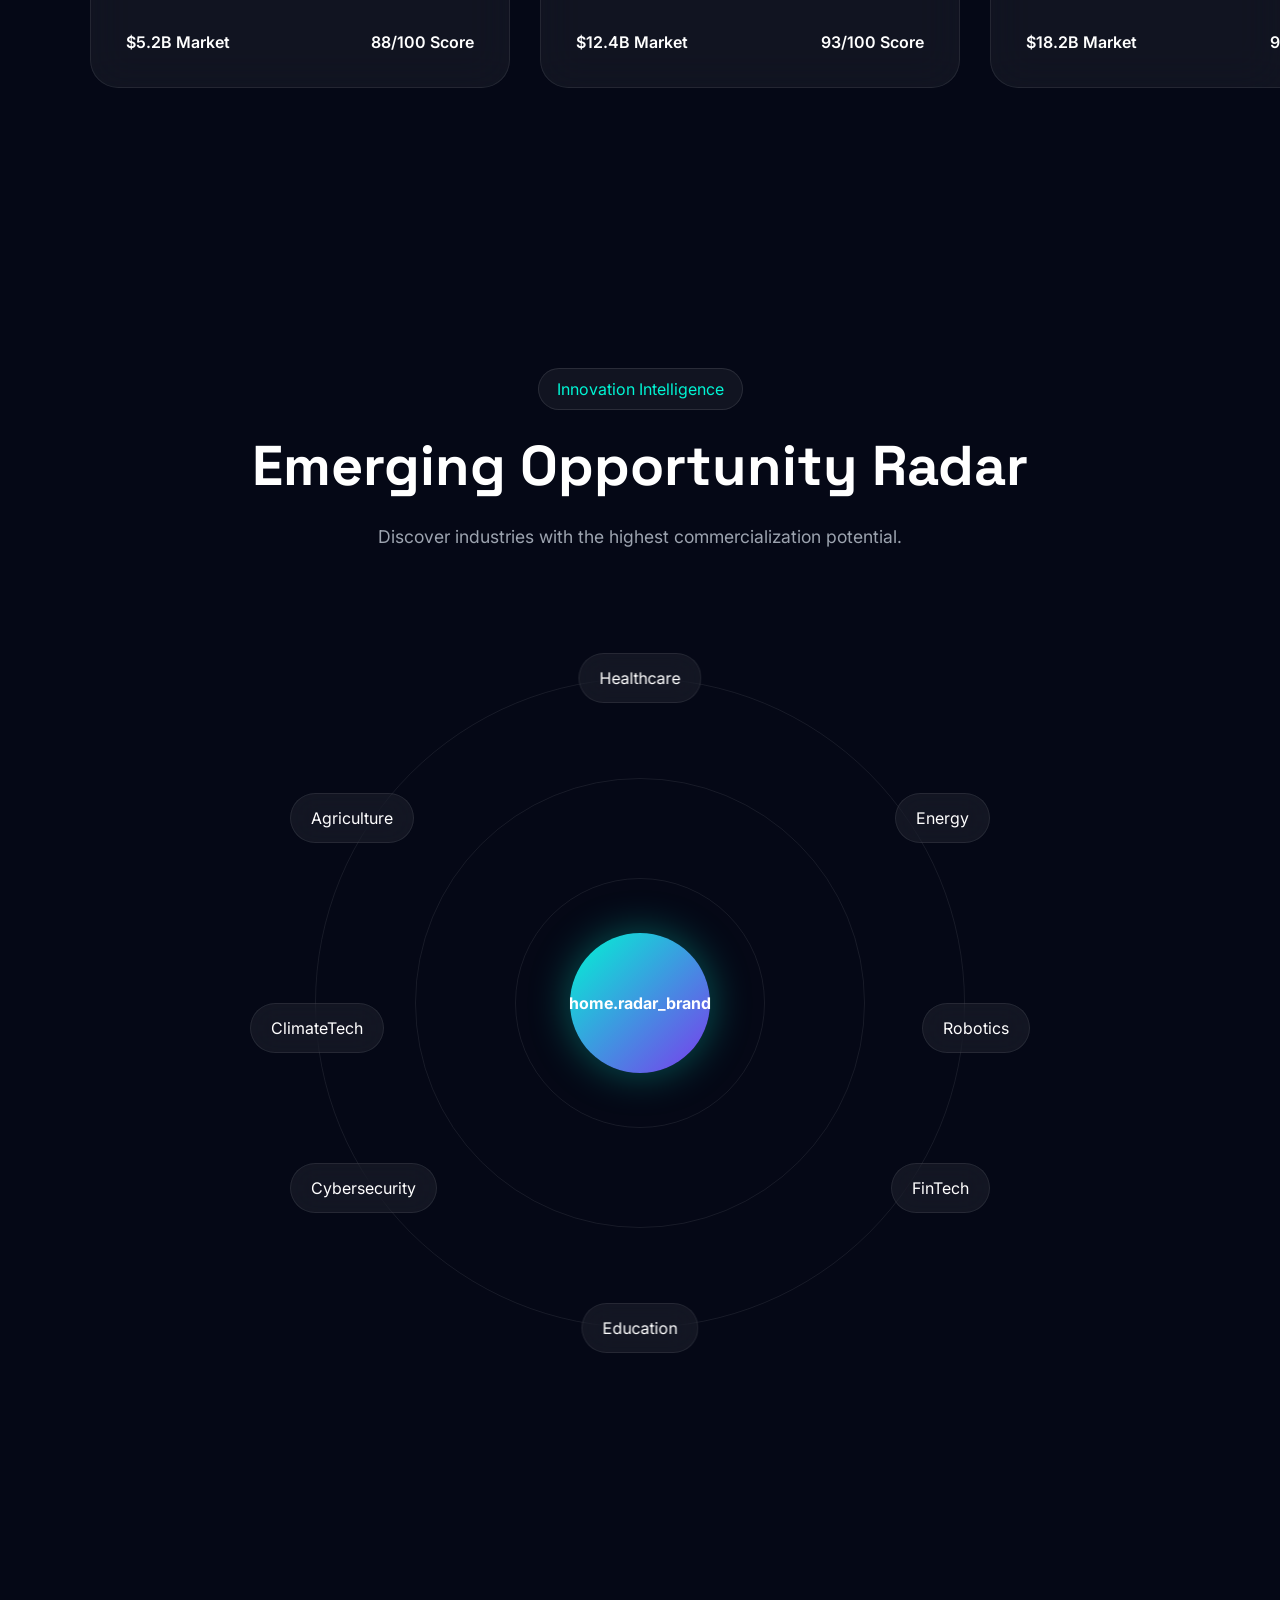
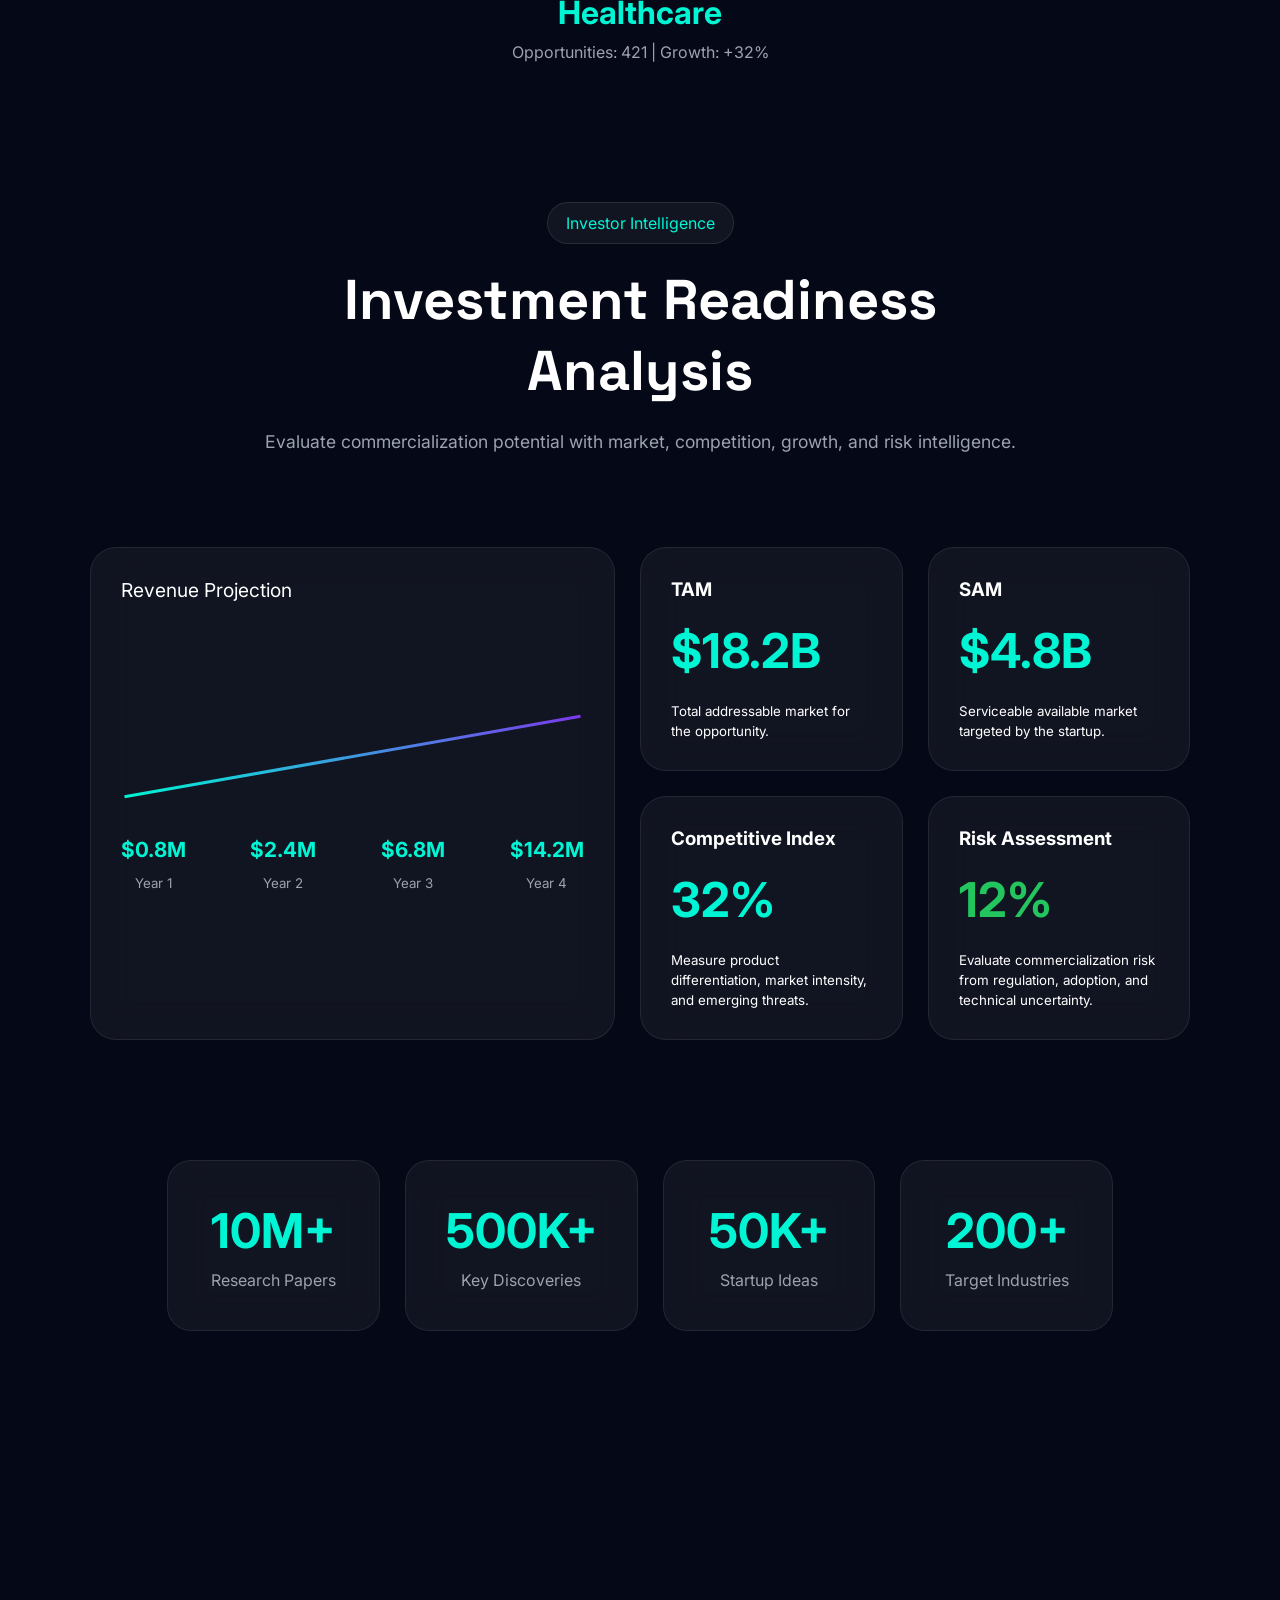
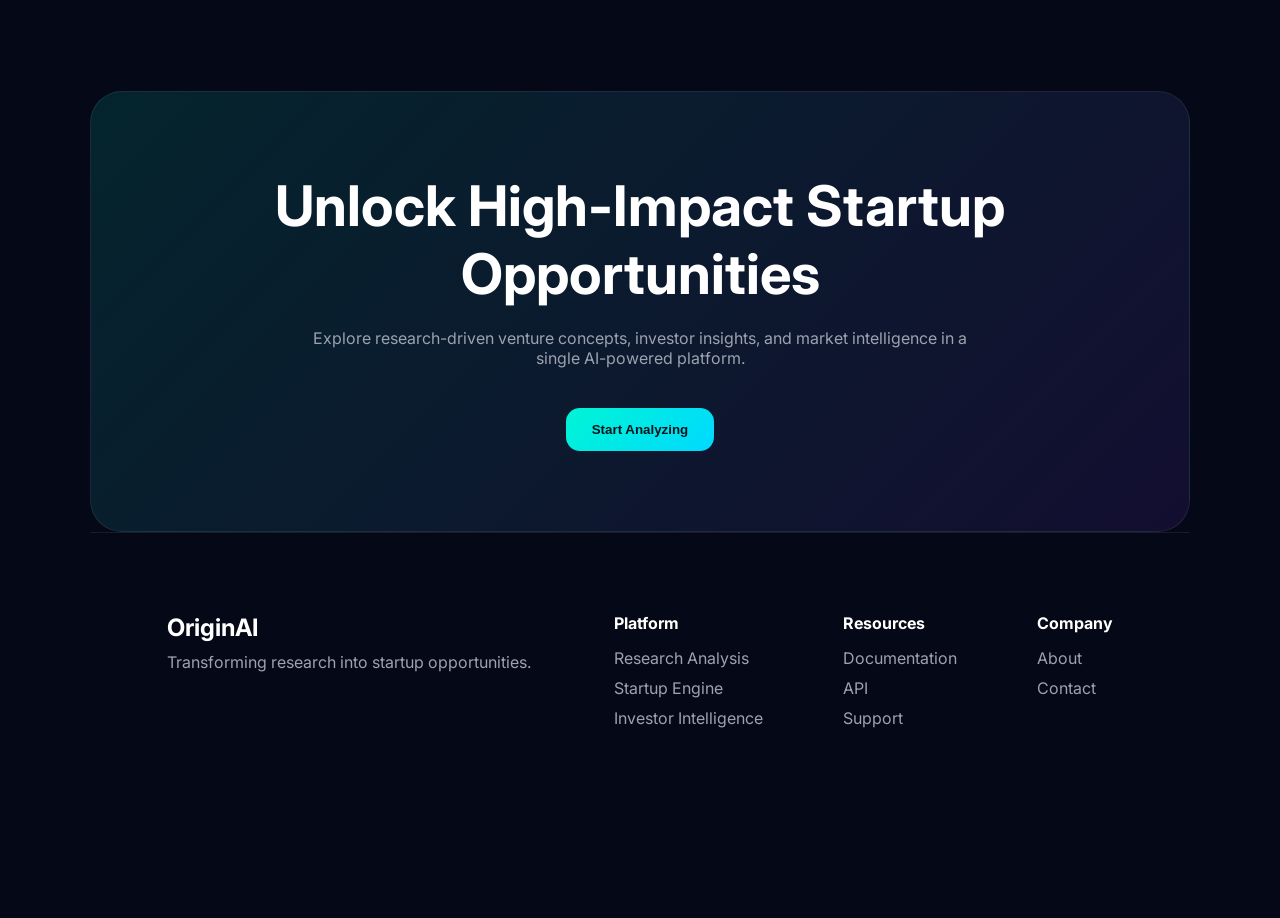
==== commit 80aee8e3: "Restore previous frontend and keep backend improvements" ====
--- a/templates/index.html
+++ b/templates/index.html
@@ -4,7 +4,7 @@
 <head>
     <meta charset="UTF-8">
     <meta name="viewport" content="width=device-width, initial-scale=1.0">
-    <title>OriginAI | Transform Research Into Startup Opportunities</title>
+    <title data-i18n="title.home">OriginAI | Transform Research Into Startup Opportunities</title>
 
     <!-- Google Fonts -->
     <link href="https://fonts.googleapis.com/css2?family=Space+Grotesk:wght@300;400;500;600;700&family=Inter:wght@300;400;500;600&display=swap" rel="stylesheet">
@@ -28,25 +28,35 @@
 
     <!-- Navbar -->
     <nav class="navbar">
-        <div class="logo">
+        <div class="logo" data-i18n="OriginAI">
             <span class="logo-circle"></span>
             OriginAI
         </div>
 
         <ul class="nav-links">
-            <li><a href="/">Home</a></li>
-            <li><a href="/analyzer">Analyzer</a></li>
-            <li><a href="/dashboard">Dashboard</a></li>
-            <li><a href="/investor-report">Investor Report</a></li>
-            <li><a href="/pitchdeck">Pitch Deck</a></li>
+            <li><a href="/" data-i18n="nav.home">Home</a></li>
+            <li><a href="/analyzer" data-i18n="nav.analyzer">Analyzer</a></li>
+            <li><a href="/dashboard" data-i18n="nav.dashboard">Dashboard</a></li>
+            <li><a href="/investor-report" data-i18n="nav.investor_report">Investor Report</a></li>
+            <li><a href="/pitchdeck" data-i18n="nav.pitchdeck">Pitch Deck</a></li>
         </ul>
 
         <div class="nav-buttons">
             <button class="btn-primary"
-                onclick="window.location.href='/analyzer'">
+                onclick="window.location.href='/analyzer'"
+                data-i18n="btn.analyze_research">
                 Analyze Research
             </button>
         </div>
+
+        <div class="lang-selector">
+            <select id="langSelector" aria-label="Language selector">
+                <option value="en">English</option>
+                <option value="hi">हिन्दी</option>
+                <option value="te">తెలుగు</option>
+                <option value="ta">தமிழ்</option>
+            </select>
+        </div>
     </nav>
 
     <!-- Hero -->
@@ -54,11 +64,11 @@
 
         <div class="hero-left">
 
-            <div class="hero-badge">
+            <div class="hero-badge" data-i18n="hero.badge" data-i18n-html="true">
                 AI-Powered Commercialization Engine
             </div>
 
-            <h1>
+            <h1 data-i18n="hero.h1" data-i18n-html="true">
                 Research Creates
                 <span>Discoveries</span>
                 <br>
@@ -66,18 +76,18 @@
                 <span>Companies</span>
             </h1>
 
-            <p>
+            <p data-i18n="hero.p">
                 Convert breakthrough academic research into startup opportunities,
                 investor-ready ventures, market intelligence, and real-world impact.
             </p>
 
             <div class="hero-buttons">
 
-                <button class="btn-primary hero-btn" onclick="window.location.href='/analyzer'">
+                <button class="btn-primary hero-btn" onclick="window.location.href='/analyzer'" data-i18n="btn.start_analyzing">
                     Start Analyzing
                 </button>
 
-                <button class="btn-glass hero-btn" onclick="window.location.href='/dashboard'">
+                <button class="btn-glass hero-btn" onclick="window.location.href='/dashboard'" data-i18n="btn.watch_demo">
                     Watch Demo
                 </button>
 
@@ -87,17 +97,17 @@
 
                 <div class="metric">
                     <h3>10M+</h3>
-                    <span>Research Papers</span>
+                    <span data-i18n="hero.metric_research_papers">Research Papers</span>
                 </div>
 
                 <div class="metric">
                     <h3>500K+</h3>
-                    <span>Discoveries</span>
+                    <span data-i18n="hero.metric_discoveries">Discoveries</span>
                 </div>
 
                 <div class="metric">
                     <h3>50K+</h3>
-                    <span>Startup Opportunities</span>
+                    <span data-i18n="hero.metric_startup_opportunities">Startup Opportunities</span>
                 </div>
 
             </div>
@@ -108,43 +118,43 @@
 
             <div class="pipeline-card">
 
-                <div class="pipeline-title">
+                    <div class="pipeline-title" data-i18n="pipeline.innovation_pipeline">
                     Innovation Pipeline
                 </div>
 
                 <div class="pipeline">
 
-                    <div class="pipeline-step active">
+                    <div class="pipeline-step active" data-i18n="home.pipeline_research_paper">
                         Research Paper
                     </div>
 
                     <div class="line"></div>
 
-                    <div class="pipeline-step">
+                    <div class="pipeline-step" data-i18n="home.pipeline_discovery">
                         Discovery
                     </div>
 
                     <div class="line"></div>
 
-                    <div class="pipeline-step">
+                    <div class="pipeline-step" data-i18n="home.pipeline_industry_match">
                         Industry Match
                     </div>
 
                     <div class="line"></div>
 
-                    <div class="pipeline-step">
+                    <div class="pipeline-step" data-i18n="home.pipeline_problem_mapping">
                         Problem Mapping
                     </div>
 
                     <div class="line"></div>
 
-                    <div class="pipeline-step">
+                    <div class="pipeline-step" data-i18n="home.pipeline_startup_concept">
                         Startup Concept
                     </div>
 
                     <div class="line"></div>
 
-                    <div class="pipeline-step final">
+                    <div class="pipeline-step final" data-i18n="home.pipeline_investment_opportunity">
                         Investment Opportunity
                     </div>
 
@@ -178,19 +188,15 @@
 
     <div class="section-header">
 
-        <span class="section-tag">
+        <span class="section-tag" data-i18n="home.agent_network_tag">
             AI Agent Ecosystem
         </span>
 
-        <h2>
+        <h2 data-i18n="home.agent_network_title">
             Multi-Agent Innovation Engine
         </h2>
 
-        <p>
-            Specialized AI agents collaborate to transform
-            research discoveries into startup opportunities.
-        </p>
-
+        <p data-i18n="home.agent_network_description">
     </div>
 
     <div class="agent-network">
@@ -202,57 +208,57 @@
         <div class="connection connection-5"></div>
 
         <div class="agent-card research">
-            <h3>Research Agent</h3>
-            <p>
+            <h3 data-i18n="home.agent_research_title">Research Agent</h3>
+            <p data-i18n="home.agent_research_description">
                 Understands papers and extracts findings.
             </p>
         </div>
 
         <div class="agent-card discovery">
-            <h3>Discovery Agent</h3>
-            <p>
+            <h3 data-i18n="home.agent_discovery_title">Discovery Agent</h3>
+            <p data-i18n="home.agent_discovery_description">
                 Finds novel innovations and breakthroughs.
             </p>
         </div>
 
         <div class="agent-card industry">
-            <h3>Industry Agent</h3>
-            <p>
+            <h3 data-i18n="home.agent_industry_title">Industry Agent</h3>
+            <p data-i18n="home.agent_industry_description">
                 Maps discoveries to industries.
             </p>
         </div>
 
         <div class="agent-card problem">
-            <h3>Problem Agent</h3>
-            <p>
+            <h3 data-i18n="home.agent_problem_title">Problem Agent</h3>
+            <p data-i18n="home.agent_problem_description">
                 Identifies real-world pain points.
             </p>
         </div>
 
         <div class="agent-card startup">
-            <h3>Startup Agent</h3>
-            <p>
+            <h3 data-i18n="home.agent_startup_title">Startup Agent</h3>
+            <p data-i18n="home.agent_startup_description">
                 Generates startup opportunities.
             </p>
         </div>
 
         <div class="agent-card market">
-            <h3>Market Agent</h3>
-            <p>
+            <h3 data-i18n="home.agent_market_title">Market Agent</h3>
+            <p data-i18n="home.agent_market_description">
                 Analyzes commercial potential.
             </p>
         </div>
 
         <div class="agent-card scoring">
-            <h3>Scoring Agent</h3>
-            <p>
+            <h3 data-i18n="home.agent_scoring_title">Scoring Agent</h3>
+            <p data-i18n="home.agent_scoring_description">
                 Evaluates opportunity strength.
             </p>
         </div>
 
         <div class="agent-card investor">
-            <h3>Investor Agent</h3>
-            <p>
+            <h3 data-i18n="home.agent_investor_title">Investor Agent</h3>
+            <p data-i18n="home.agent_investor_description">
                 Creates investor-ready reports.
             </p>
         </div>
@@ -264,19 +270,19 @@
 <!-- RESEARCH TO STARTUP PIPELINE -->
 <!-- ===================================== -->
 
-<section class="pipeline-section">
+<section class="pipeline-section" data-i18n-section="pipeline">
 
     <div class="section-header">
 
-        <span class="section-tag">
+        <span class="section-tag" data-i18n="home.pipeline_section_tag">
             Research Commercialization Process
         </span>
 
-        <h2>
+        <h2 data-i18n="home.pipeline_section_title">
             From Discovery To Startup
         </h2>
 
-        <p>
+        <p data-i18n="home.pipeline_section_description">
             OriginAI transforms academic breakthroughs into
             commercially viable startup opportunities through
             a structured AI-powered pipeline.
@@ -290,9 +296,9 @@
 
             <div class="stage-icon">📄</div>
 
-            <h3>Research Paper</h3>
-
-            <p>
+            <h3 data-i18n="home.pipeline_step_research_paper">Research Paper</h3>
+
+            <p data-i18n="home.pipeline_step_research_paper_desc">
                 Upload PDFs, DOI links,
                 or research publications.
             </p>
@@ -305,9 +311,9 @@
 
             <div class="stage-icon">🧠</div>
 
-            <h3>Discovery Extraction</h3>
-
-            <p>
+            <h3 data-i18n="home.pipeline_step_discovery_extraction">Discovery Extraction</h3>
+
+            <p data-i18n="home.pipeline_step_discovery_extraction_desc">
                 AI identifies innovations,
                 breakthroughs, and novel methods.
             </p>
@@ -320,9 +326,9 @@
 
             <div class="stage-icon">🏭</div>
 
-            <h3>Industry Mapping</h3>
-
-            <p>
+            <h3 data-i18n="home.pipeline_step_industry_mapping">Industry Mapping</h3>
+
+            <p data-i18n="home.pipeline_step_industry_mapping_desc">
                 Technologies are matched
                 with target industries.
             </p>
@@ -335,9 +341,9 @@
 
             <div class="stage-icon">🚀</div>
 
-            <h3>Startup Generation</h3>
-
-            <p>
+            <h3 data-i18n="home.pipeline_step_startup_generation">Startup Generation</h3>
+
+            <p data-i18n="home.pipeline_step_startup_generation_desc">
                 Business opportunities
                 are automatically generated.
             </p>
@@ -350,9 +356,9 @@
 
             <div class="stage-icon">💰</div>
 
-            <h3>Investor Opportunity</h3>
-
-            <p>
+            <h3 data-i18n="home.pipeline_step_investor_opportunity">Investor Opportunity</h3>
+
+            <p data-i18n="home.pipeline_step_investor_opportunity_desc">
                 Market analysis,
                 scores, and reports.
             </p>
@@ -370,15 +376,15 @@
 
     <div class="section-header">
 
-        <span class="section-tag">
+        <span class="section-tag" data-i18n="home.dashboard_section_tag">
             Opportunity Intelligence
         </span>
 
-        <h2>
+        <h2 data-i18n="home.dashboard_section_title">
             AI-Powered Market Analysis
         </h2>
 
-        <p>
+        <p data-i18n="home.dashboard_section_description">
             Every discovery is evaluated for innovation,
             feasibility, scalability, and market potential.
         </p>
@@ -391,7 +397,7 @@
 
         <div class="dashboard-card score-card">
 
-            <h3>Opportunity Score</h3>
+            <h3 data-i18n="opportunity.score">Opportunity Score</h3>
 
             <div class="score-ring">
 
@@ -425,13 +431,13 @@
 
         <div class="dashboard-card market-card">
 
-            <h3>Market Opportunity</h3>
+            <h3 data-i18n="home.market_opportunity_title">Market Opportunity</h3>
 
             <div class="market-value">
                 $18.2B
             </div>
 
-            <span class="market-growth">
+            <span class="market-growth" data-i18n="home.market_growth">
                 ▲ +27.4%
             </span>
 
@@ -452,25 +458,25 @@
 
         <div class="dashboard-card metrics-card">
 
-            <h3>Performance Metrics</h3>
+            <h3 data-i18n="home.performance_metrics_title">Performance Metrics</h3>
 
             <div class="metric-row">
-                <span>Innovation</span>
+                <span data-i18n="home.metric_innovation">Innovation</span>
                 <span>96</span>
             </div>
 
             <div class="metric-row">
-                <span>Market Size</span>
+                <span data-i18n="home.metric_market_size">Market Size</span>
                 <span>92</span>
             </div>
 
             <div class="metric-row">
-                <span>Feasibility</span>
+                <span data-i18n="home.metric_feasibility">Feasibility</span>
                 <span>88</span>
             </div>
 
             <div class="metric-row">
-                <span>Scalability</span>
+                <span data-i18n="home.metric_scalability">Scalability</span>
                 <span>94</span>
             </div>
 
@@ -480,26 +486,26 @@
 
         <div class="dashboard-card startup-feed">
 
-            <h3>Generated Opportunities</h3>
+            <h3 data-i18n="home.generated_opportunities_title">Generated Opportunities</h3>
 
             <div class="startup-item">
-                <span>VoltForge AI</span>
-                <small>Energy Storage</small>
+                <span data-i18n="home.showcase_startup_name_1">VoltForge AI</span>
+                <small data-i18n="home.showcase_startup_sector_1">Energy Storage</small>
             </div>
 
             <div class="startup-item">
-                <span>PlantScan AI</span>
-                <small>Agriculture</small>
+                <span data-i18n="home.showcase_startup_name_2">PlantScan AI</span>
+                <small data-i18n="home.showcase_startup_sector_2">Agriculture</small>
             </div>
 
             <div class="startup-item">
-                <span>NanoMedX</span>
-                <small>Healthcare</small>
+                <span data-i18n="home.showcase_startup_name_3">NanoMedX</span>
+                <small data-i18n="home.showcase_startup_sector_3">Healthcare</small>
             </div>
 
             <div class="startup-item">
-                <span>AutoNav Labs</span>
-                <small>Robotics</small>
+                <span data-i18n="home.showcase_startup_name_4">AutoNav Labs</span>
+                <small data-i18n="home.showcase_startup_sector_4">Robotics</small>
             </div>
 
         </div>
@@ -521,15 +527,15 @@
 
     <div class="section-header">
 
-        <span class="section-tag">
+        <span class="section-tag" data-i18n="home.showcase_section_tag">
             Real Startup Opportunities
         </span>
 
-        <h2>
+        <h2 data-i18n="home.showcase_section_title">
             Research Transformed Into Ventures
         </h2>
 
-        <p>
+        <p data-i18n="home.showcase_section_description">
             See how OriginAI converts research discoveries into
             startup opportunities with market potential.
         </p>
@@ -540,26 +546,26 @@
 
         <div class="showcase-card">
 
-            <div class="research-tag">
+            <div class="research-tag" data-i18n="home.showcase_tag_1">
                 Agriculture AI
             </div>
 
-            <h3>Crop Disease Detection Research</h3>
+            <h3 data-i18n="home.showcase_title_1">Crop Disease Detection Research</h3>
 
             <div class="showcase-arrow">
                 ↓
             </div>
 
-            <h4>PlantScan AI</h4>
-
-            <p>
+            <h4 data-i18n="home.showcase_project_1">PlantScan AI</h4>
+
+            <p data-i18n="home.showcase_description_1">
                 AI-powered crop disease diagnosis platform.
             </p>
 
             <div class="showcase-footer">
 
-                <span>$5.2B Market</span>
-                <span>88/100 Score</span>
+                <span data-i18n="home.showcase_market_1">$5.2B Market</span>
+                <span data-i18n="home.showcase_score_1">88/100 Score</span>
 
             </div>
 
@@ -567,26 +573,26 @@
 
         <div class="showcase-card">
 
-            <div class="research-tag">
+            <div class="research-tag" data-i18n="home.showcase_tag_2">
                 Healthcare
             </div>
 
-            <h3>Nanomedicine Delivery System</h3>
+            <h3 data-i18n="home.showcase_title_2">Nanomedicine Delivery System</h3>
 
             <div class="showcase-arrow">
                 ↓
             </div>
 
-            <h4>NanoMedX</h4>
-
-            <p>
+            <h4 data-i18n="home.showcase_project_2">NanoMedX</h4>
+
+            <p data-i18n="home.showcase_description_2">
                 Precision drug delivery startup.
             </p>
 
             <div class="showcase-footer">
 
-                <span>$12.4B Market</span>
-                <span>93/100 Score</span>
+                <span data-i18n="home.showcase_market_2">$12.4B Market</span>
+                <span data-i18n="home.showcase_score_2">93/100 Score</span>
 
             </div>
 
@@ -594,26 +600,26 @@
 
         <div class="showcase-card">
 
-            <div class="research-tag">
+            <div class="research-tag" data-i18n="home.showcase_tag_3">
                 Energy
             </div>
 
-            <h3>Quantum Battery Technology</h3>
+            <h3 data-i18n="home.showcase_title_3">Quantum Battery Technology</h3>
 
             <div class="showcase-arrow">
                 ↓
             </div>
 
-            <h4>VoltForge AI</h4>
-
-            <p>
+            <h4 data-i18n="home.showcase_project_3">VoltForge AI</h4>
+
+            <p data-i18n="home.showcase_description_3">
                 Next-generation energy storage solutions.
             </p>
 
             <div class="showcase-footer">
 
-                <span>$18.2B Market</span>
-                <span>94/100 Score</span>
+                <span data-i18n="home.showcase_market_3">$18.2B Market</span>
+                <span data-i18n="home.showcase_score_3">94/100 Score</span>
 
             </div>
 
@@ -621,26 +627,26 @@
 
         <div class="showcase-card">
 
-            <div class="research-tag">
+            <div class="research-tag" data-i18n="home.showcase_tag_4">
                 Robotics
             </div>
 
-            <h3>Autonomous Navigation Research</h3>
+            <h3 data-i18n="home.showcase_title_4">Autonomous Navigation Research</h3>
 
             <div class="showcase-arrow">
                 ↓
             </div>
 
-            <h4>AutoNav Labs</h4>
-
-            <p>
+            <h4 data-i18n="home.showcase_project_4">AutoNav Labs</h4>
+
+            <p data-i18n="home.showcase_description_4">
                 Autonomous mobility intelligence platform.
             </p>
 
             <div class="showcase-footer">
 
-                <span>$21B Market</span>
-                <span>91/100 Score</span>
+                <span data-i18n="home.showcase_market_4">$21B Market</span>
+                <span data-i18n="home.showcase_score_4">91/100 Score</span>
 
             </div>
 
@@ -657,15 +663,15 @@
 
     <div class="section-header">
 
-        <span class="section-tag">
+        <span class="section-tag" data-i18n="home.radar_section_tag">
             Innovation Intelligence
         </span>
 
-        <h2>
+        <h2 data-i18n="home.radar_section_title">
             Emerging Opportunity Radar
         </h2>
 
-        <p>
+        <p data-i18n="home.radar_section_description">
             Discover industries with the highest commercialization potential.
         </p>
 
@@ -677,39 +683,39 @@
         <div class="radar-circle circle-2"></div>
         <div class="radar-circle circle-3"></div>
 
-        <div class="radar-center">
+        <div class="radar-center" data-i18n="home.radar_brand">
             ORIGIN AI
         </div>
 
-        <div class="radar-node healthcare">
+        <div class="radar-node healthcare" data-i18n="home.radar_node_healthcare">
             Healthcare
         </div>
 
-        <div class="radar-node energy">
+        <div class="radar-node energy" data-i18n="home.radar_node_energy">
             Energy
         </div>
 
-        <div class="radar-node agriculture">
+        <div class="radar-node agriculture" data-i18n="home.radar_node_agriculture">
             Agriculture
         </div>
 
-        <div class="radar-node robotics">
+        <div class="radar-node robotics" data-i18n="home.radar_node_robotics">
             Robotics
         </div>
 
-        <div class="radar-node fintech">
+        <div class="radar-node fintech" data-i18n="home.radar_node_fintech">
             FinTech
         </div>
 
-        <div class="radar-node climate">
+        <div class="radar-node climate" data-i18n="home.radar_node_climate">
             ClimateTech
         </div>
 
-        <div class="radar-node cyber">
+        <div class="radar-node cyber" data-i18n="home.radar_node_cyber">
             Cybersecurity
         </div>
 
-        <div class="radar-node education">
+        <div class="radar-node education" data-i18n="home.radar_node_education">
             Education
         </div>
 
@@ -719,11 +725,11 @@
 
 <div class="radar-info">
 
-    <h3 id="industryName">
+    <h3 id="industryName" data-i18n="home.radar_info_industry_name">
         Healthcare
     </h3>
 
-    <p id="industryStats">
+    <p id="industryStats" data-i18n="home.radar_info_industry_stats">
         Opportunities: 421 | Growth: +32%
     </p>
 
@@ -736,15 +742,15 @@
 
     <div class="section-header">
 
-        <span class="section-tag">
+        <span class="section-tag" data-i18n="home.investor_section_tag">
             Investor Intelligence
         </span>
 
-        <h2>
+        <h2 data-i18n="home.investor_section_title">
             Investment Readiness Analysis
         </h2>
 
-        <p>
+        <p data-i18n="home.investor_section_description">
             Evaluate commercialization potential with market,
             competition, growth, and risk intelligence.
         </p>
@@ -757,7 +763,7 @@
 
         <div class="investor-card large-card">
 
-            <div class="card-header">
+            <div class="card-header" data-i18n="home.revenue_projection_title">
                 Revenue Projection
             </div>
 
@@ -767,22 +773,22 @@
 
                 <div class="year">
                     <span>$0.8M</span>
-                    <small>Year 1</small>
+                    <small data-i18n="home.revenue_projection_year_1">Year 1</small>
                 </div>
 
                 <div class="year">
                     <span>$2.4M</span>
-                    <small>Year 2</small>
+                    <small data-i18n="home.revenue_projection_year_2">Year 2</small>
                 </div>
 
                 <div class="year">
                     <span>$6.8M</span>
-                    <small>Year 3</small>
+                    <small data-i18n="home.revenue_projection_year_3">Year 3</small>
                 </div>
 
                 <div class="year">
                     <span>$14.2M</span>
-                    <small>Year 4</small>
+                    <small data-i18n="home.revenue_projection_year_4">Year 4</small>
                 </div>
 
             </div>
@@ -793,49 +799,49 @@
 
         <div class="investor-card">
 
-            <h3>TAM</h3>
+            <h3 data-i18n="home.investor_tam_title">TAM</h3>
 
             <div class="big-number">
                 $18.2B
             </div>
 
-            <small>Total Addressable Market</small>
+            <small data-i18n="home.investor_tam_description">Total Addressable Market</small>
 
         </div>
 
         <div class="investor-card">
 
-            <h3>SAM</h3>
+            <h3 data-i18n="home.investor_sam_title">SAM</h3>
 
             <div class="big-number">
                 $4.8B
             </div>
 
-            <small>Serviceable Market</small>
+            <small data-i18n="home.investor_sam_description">Serviceable Market</small>
 
         </div>
 
         <div class="investor-card">
 
-            <h3>Competition Index</h3>
+            <h3 data-i18n="home.competition_index_title">Competition Index</h3>
 
             <div class="big-number">
                 32%
             </div>
 
-            <small>Low Competition</small>
+            <small data-i18n="home.competition_index_description">Low Competition</small>
 
         </div>
 
         <div class="investor-card">
 
-            <h3>Risk Score</h3>
+            <h3 data-i18n="home.risk_score_title">Risk Score</h3>
 
             <div class="big-number risk">
                 12%
             </div>
 
-            <small>Low Risk</small>
+            <small data-i18n="home.risk_score_description">Low Risk</small>
 
         </div>
 
@@ -844,22 +850,22 @@
 
     <div class="stat-card">
         <h2>10M+</h2>
-        <p>Research Papers</p>
+        <p data-i18n="home.stats_research_papers">Research Papers</p>
     </div>
 
     <div class="stat-card">
         <h2>500K+</h2>
-        <p>Discoveries</p>
+        <p data-i18n="home.stats_discoveries">Discoveries</p>
     </div>
 
     <div class="stat-card">
         <h2>50K+</h2>
-        <p>Startup Opportunities</p>
+        <p data-i18n="home.stats_startup_opportunities">Startup Opportunities</p>
     </div>
 
     <div class="stat-card">
         <h2>200+</h2>
-        <p>Industries</p>
+        <p data-i18n="home.stats_industries">Industries</p>
     </div>
 
 </section>
@@ -868,16 +874,16 @@
 
     <div class="cta-card">
 
-        <h2>
+        <h2 data-i18n="home.cta_title">
             Turn Research Into Companies
         </h2>
 
-        <p>
+        <p data-i18n="home.cta_description">
             Discover startup opportunities hidden inside
             academic research and emerging technologies.
         </p>
 
-        <button class="btn-primary">
+        <button class="btn-primary" data-i18n="btn.start_analyzing">
             Start Analyzing →
         </button>
 
@@ -888,7 +894,7 @@
 
         <h2>OriginAI</h2>
 
-        <p>
+        <p data-i18n="home.footer_tagline">
             Transforming research into startup opportunities.
         </p>
 
@@ -897,23 +903,23 @@
     <div class="footer-links">
 
         <div>
-            <h4>Platform</h4>
-            <a href="/analyzer">Research Analysis</a>
-            <a href="/dashboard">Startup Engine</a>
-            <a href="/investor-report">Investor Intelligence</a>
+            <h4 data-i18n="home.footer_section_platform">Platform</h4>
+            <a href="/analyzer" data-i18n="home.footer_link_research_analysis">Research Analysis</a>
+            <a href="/dashboard" data-i18n="home.footer_link_startup_engine">Startup Engine</a>
+            <a href="/investor-report" data-i18n="home.footer_link_investor_intelligence">Investor Intelligence</a>
         </div>
 
         <div>
-            <h4>Resources</h4>
-            <a href="/investor-report">Documentation</a>
-            <a href="/investor-report">API</a>
-            <a href="/investor-report">Support</a>
+            <h4 data-i18n="home.footer_section_resources">Resources</h4>
+            <a href="/investor-report" data-i18n="home.footer_link_documentation">Documentation</a>
+            <a href="/investor-report" data-i18n="home.footer_link_api">API</a>
+            <a href="/investor-report" data-i18n="home.footer_link_support">Support</a>
         </div>
 
         <div>
-            <h4>Company</h4>
-            <a href="/">About</a>
-            <a href="/">Contact</a>
+            <h4 data-i18n="home.footer_section_company">Company</h4>
+            <a href="/" data-i18n="home.footer_link_about">About</a>
+            <a href="/" data-i18n="home.footer_link_contact">Contact</a>
     </div>
 
 </footer>
@@ -927,6 +933,7 @@
         });
     </script>
 
+    <script src="/static/js/i18n.js"></script>
     <script src="/static/js/main.js"></script>
 
 </body>
